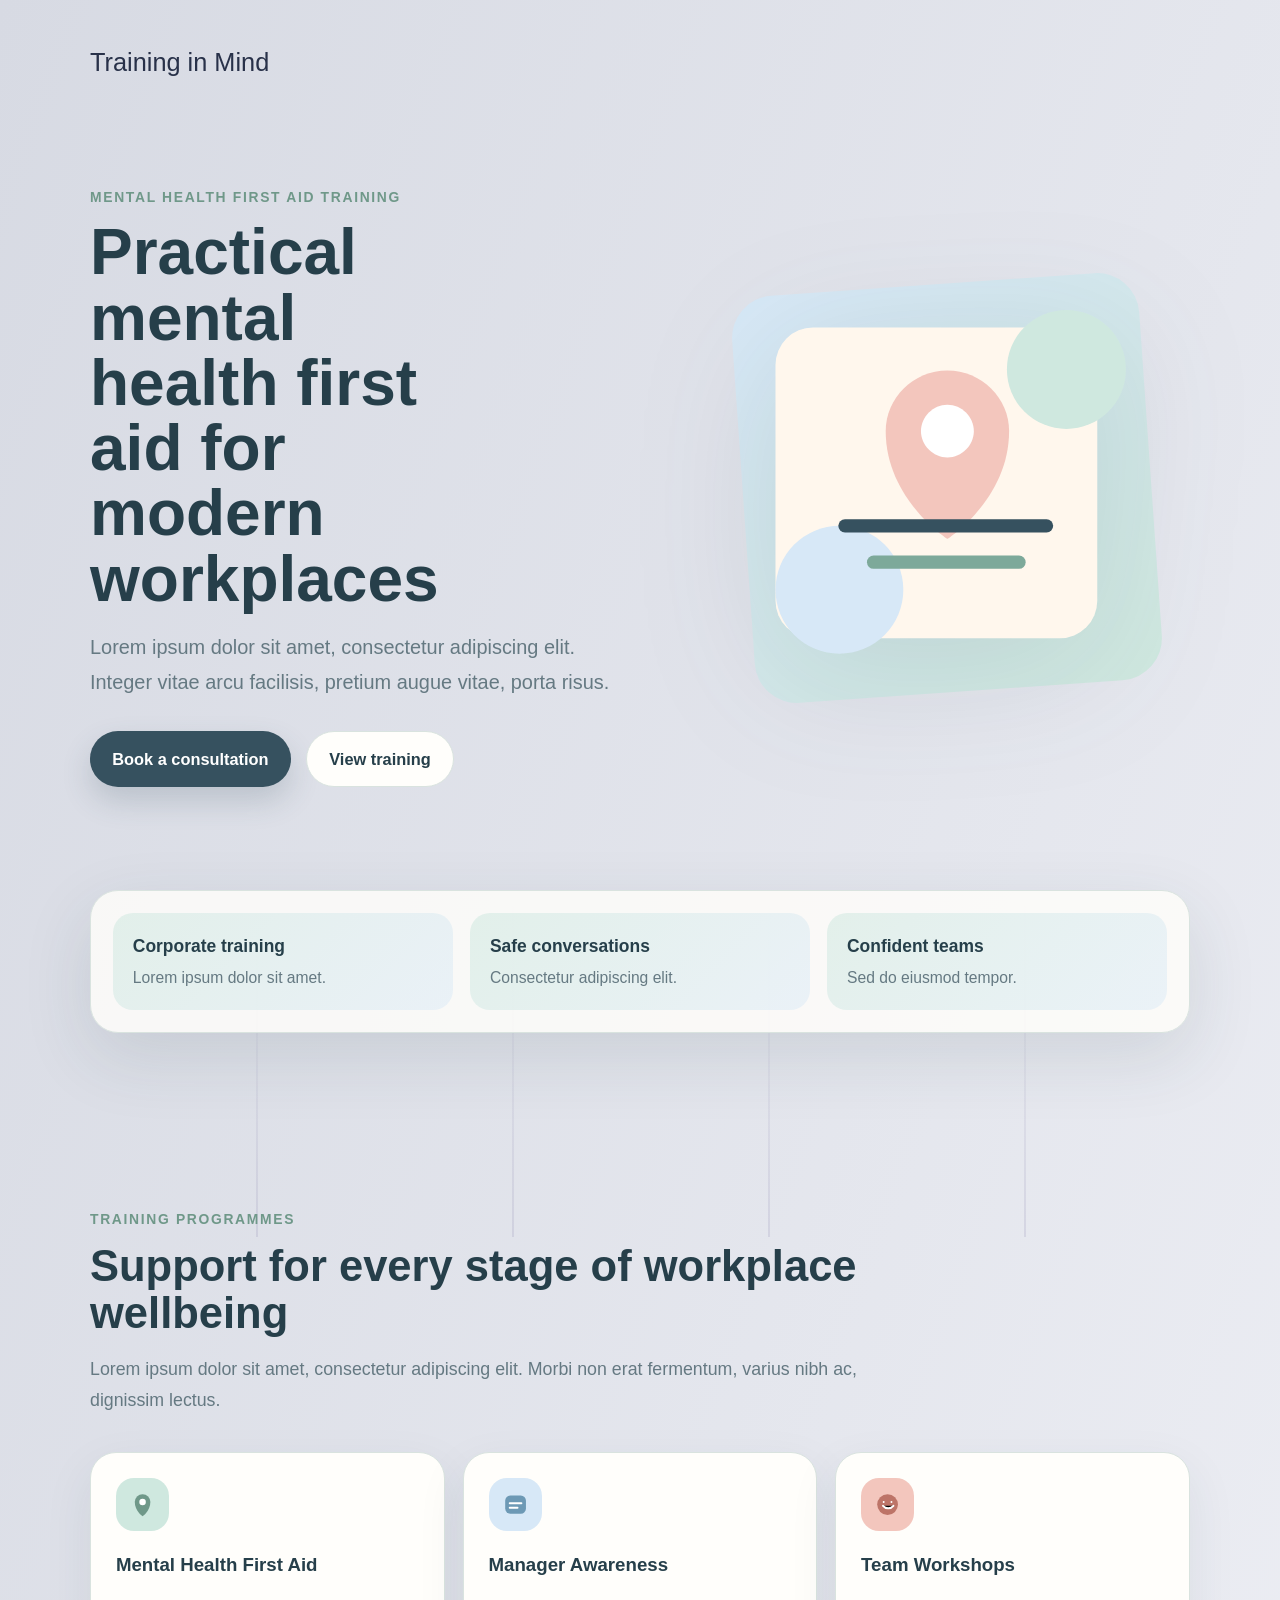
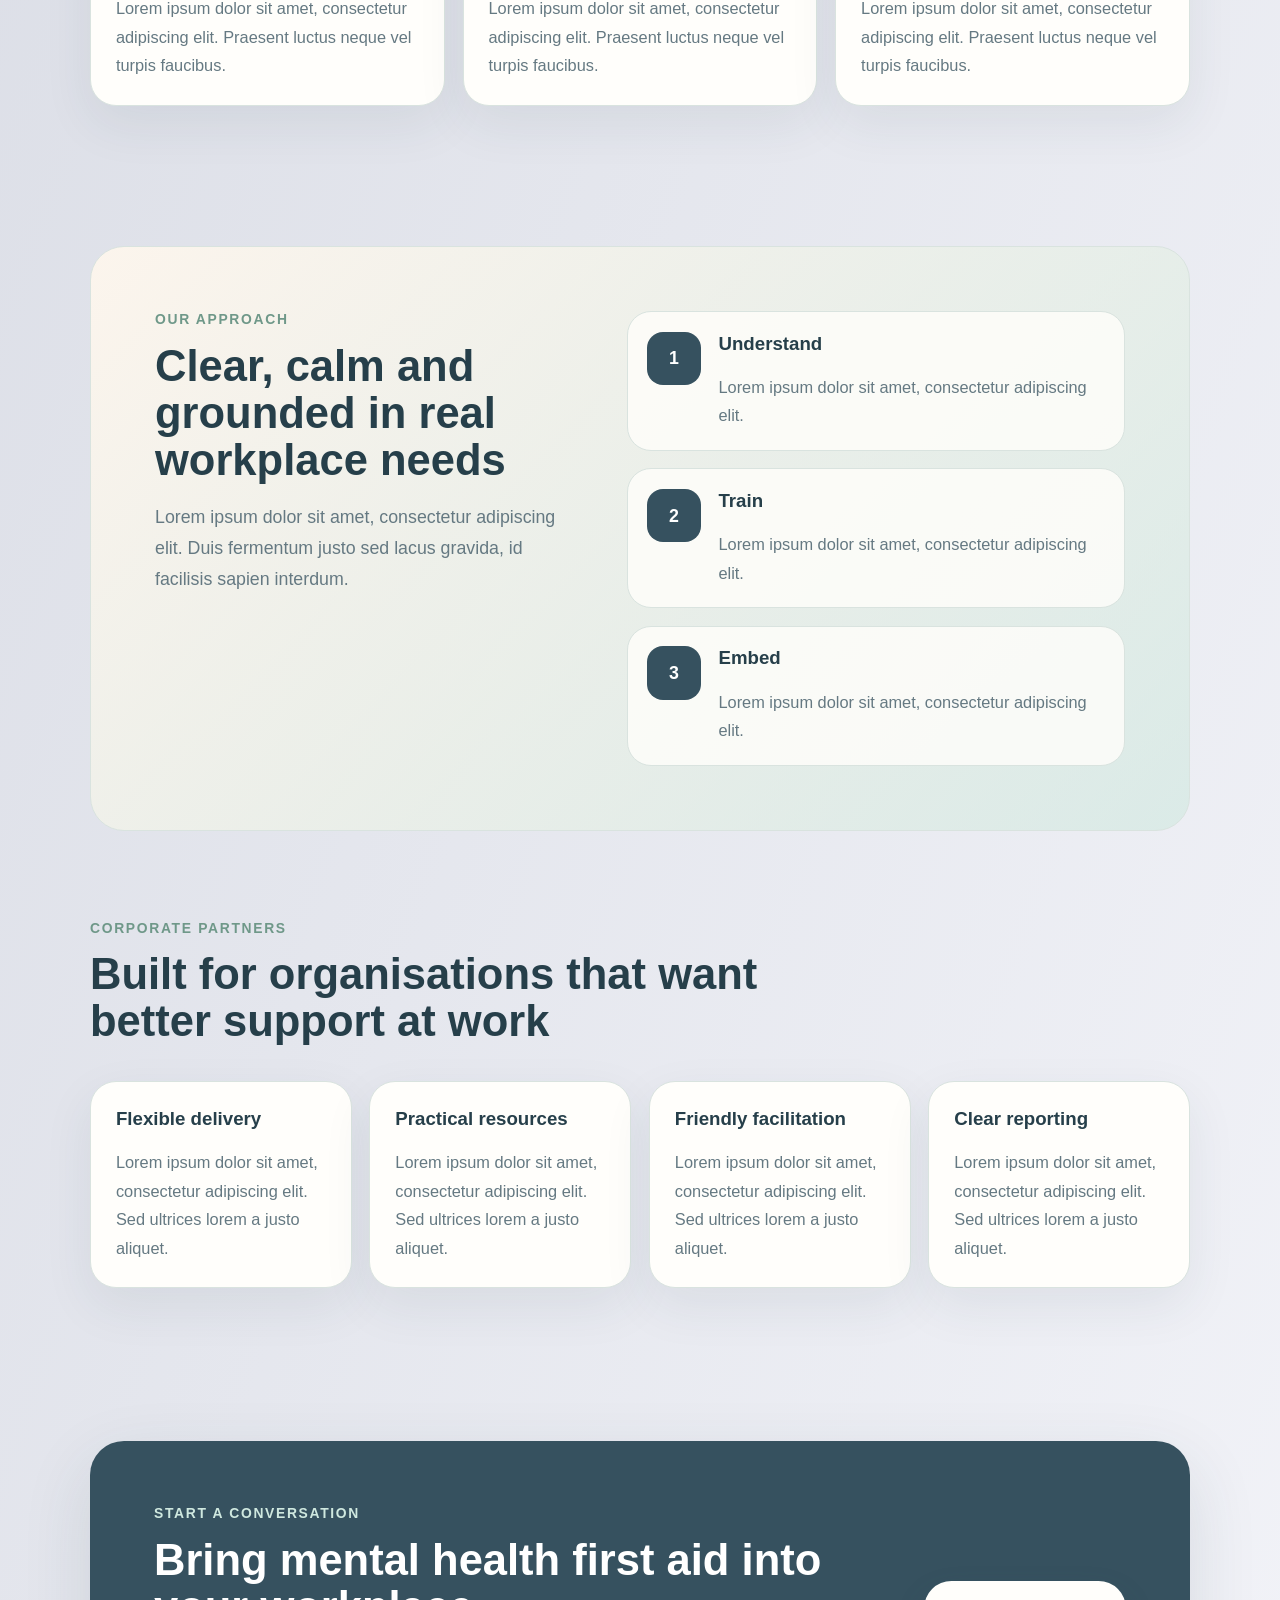
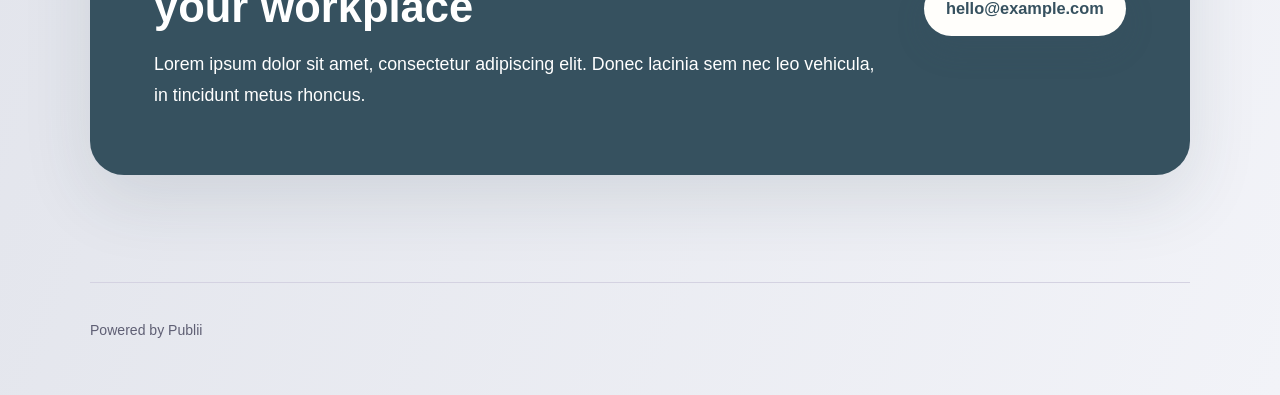
==== index.html @ 1bcacf64 "Updated from Publii" ====
<!DOCTYPE html><html lang="en-gb"><head><meta charset="utf-8"><meta http-equiv="X-UA-Compatible" content="IE=edge"><meta name="viewport" content="width=device-width,initial-scale=1"><title>Training in Mind</title><meta name="description" content="Mental health first aid training for safer, more supportive workplaces."><meta name="generator" content="Publii Open-Source CMS for Static Site"><link rel="canonical" href="https://thebillington.github.io/training-in-mind/"><link rel="alternate" type="application/atom+xml" href="https://thebillington.github.io/training-in-mind/feed.xml" title="Training in Mind - RSS"><link rel="alternate" type="application/json" href="https://thebillington.github.io/training-in-mind/feed.json" title="Training in Mind - JSON"><meta property="og:title" content="Training in Mind"><meta property="og:site_name" content="Training in Mind"><meta property="og:description" content="Mental health first aid training for safer, more supportive workplaces."><meta property="og:url" content="https://thebillington.github.io/training-in-mind/"><meta property="og:type" content="website"><link rel="stylesheet" href="https://thebillington.github.io/training-in-mind/assets/css/style.css?v=9763c2127e3ff107113b48061787f784"><link rel="stylesheet" href="https://thebillington.github.io/training-in-mind/assets/css/tim.css?v=2e5884a47c524f3e0f96cf93e0873f14"><script type="application/ld+json">{"@context":"http://schema.org","@type":"Organization","name":"Training in Mind","url":"https://thebillington.github.io/training-in-mind/"}</script><noscript><style>img[loading] {
                    opacity: 1;
                }</style></noscript></head><body class="home-template lines"><div class="container lines lines--right"><header class="header"><a href="https://thebillington.github.io/training-in-mind/" class="logo">Training in Mind</a></header><main class="main tim-site"><section class="tim-hero" id="home"><div class="tim-hero__content"><p class="tim-eyebrow">Mental Health First Aid Training</p><h1>Practical mental health first aid for modern workplaces</h1><p>Lorem ipsum dolor sit amet, consectetur adipiscing elit. Integer vitae arcu facilisis, pretium augue vitae, porta risus.</p><div class="tim-actions" aria-label="Primary actions"><a class="tim-button tim-button--primary" href="#contact">Book a consultation</a> <a class="tim-button tim-button--secondary" href="#programmes">View training</a></div></div><div class="tim-hero__visual" aria-hidden="true"><svg viewBox="0 0 420 420" role="img" aria-label=""><rect x="54" y="64" width="292" height="282" rx="34" fill="#fff7ed"/><circle cx="318" cy="102" r="54" fill="#cfe8df"/><circle cx="112" cy="302" r="58" fill="#d7e8f7"/><path d="M154 158c0-30 25-55 56-55s56 25 56 55c0 62-56 98-56 98s-56-36-56-98z" fill="#f3c6bd"/><path d="M186 158c0-13 11-24 24-24s24 11 24 24-11 24-24 24-24-11-24-24z" fill="#ffffff"/><path d="M117 244h183" stroke="#36515f" stroke-width="12" stroke-linecap="round"/><path d="M143 277h132" stroke="#7da99a" stroke-width="12" stroke-linecap="round"/></svg></div></section><section class="tim-strip" aria-label="Business outcomes"><div><strong>Corporate training</strong> <span>Lorem ipsum dolor sit amet.</span></div><div><strong>Safe conversations</strong> <span>Consectetur adipiscing elit.</span></div><div><strong>Confident teams</strong> <span>Sed do eiusmod tempor.</span></div></section><section class="tim-section" id="programmes"><div class="tim-section__header"><p class="tim-eyebrow">Training Programmes</p><h2>Support for every stage of workplace wellbeing</h2><p>Lorem ipsum dolor sit amet, consectetur adipiscing elit. Morbi non erat fermentum, varius nibh ac, dignissim lectus.</p></div><div class="tim-card-grid"><article class="tim-card"><div class="tim-icon" aria-hidden="true"><svg viewBox="0 0 48 48"><path d="M12 20a12 12 0 1 1 24 0c0 14-12 22-12 22s-12-8-12-22z" fill="currentColor"/><circle cx="24" cy="20" r="5" fill="#ffffff"/></svg></div><h3>Mental Health First Aid</h3><p>Lorem ipsum dolor sit amet, consectetur adipiscing elit. Praesent luctus neque vel turpis faucibus.</p></article><article class="tim-card"><div class="tim-icon tim-icon--blue" aria-hidden="true"><svg viewBox="0 0 48 48"><rect x="8" y="10" width="32" height="28" rx="8" fill="currentColor"/><path d="M15 22h18M15 29h12" stroke="#ffffff" stroke-width="3" stroke-linecap="round"/></svg></div><h3>Manager Awareness</h3><p>Lorem ipsum dolor sit amet, consectetur adipiscing elit. Praesent luctus neque vel turpis faucibus.</p></article><article class="tim-card"><div class="tim-icon tim-icon--rose" aria-hidden="true"><svg viewBox="0 0 48 48"><circle cx="24" cy="24" r="16" fill="currentColor"/><path d="M17 26c4 5 12 5 16 0M18 20h.01M30 20h.01" stroke="#ffffff" stroke-width="3" stroke-linecap="round"/></svg></div><h3>Team Workshops</h3><p>Lorem ipsum dolor sit amet, consectetur adipiscing elit. Praesent luctus neque vel turpis faucibus.</p></article></div></section><section class="tim-section tim-section--soft" id="approach"><div class="tim-split"><div><p class="tim-eyebrow">Our Approach</p><h2>Clear, calm and grounded in real workplace needs</h2><p>Lorem ipsum dolor sit amet, consectetur adipiscing elit. Duis fermentum justo sed lacus gravida, id facilisis sapien interdum.</p></div><div class="tim-steps"><div class="tim-step"><span>1</span><div><h3>Understand</h3><p>Lorem ipsum dolor sit amet, consectetur adipiscing elit.</p></div></div><div class="tim-step"><span>2</span><div><h3>Train</h3><p>Lorem ipsum dolor sit amet, consectetur adipiscing elit.</p></div></div><div class="tim-step"><span>3</span><div><h3>Embed</h3><p>Lorem ipsum dolor sit amet, consectetur adipiscing elit.</p></div></div></div></div></section><section class="tim-section" id="partners"><div class="tim-section__header"><p class="tim-eyebrow">Corporate Partners</p><h2>Built for organisations that want better support at work</h2></div><div class="tim-feature-grid"><div class="tim-feature"><h3>Flexible delivery</h3><p>Lorem ipsum dolor sit amet, consectetur adipiscing elit. Sed ultrices lorem a justo aliquet.</p></div><div class="tim-feature"><h3>Practical resources</h3><p>Lorem ipsum dolor sit amet, consectetur adipiscing elit. Sed ultrices lorem a justo aliquet.</p></div><div class="tim-feature"><h3>Friendly facilitation</h3><p>Lorem ipsum dolor sit amet, consectetur adipiscing elit. Sed ultrices lorem a justo aliquet.</p></div><div class="tim-feature"><h3>Clear reporting</h3><p>Lorem ipsum dolor sit amet, consectetur adipiscing elit. Sed ultrices lorem a justo aliquet.</p></div></div></section><section class="tim-contact" id="contact"><div><p class="tim-eyebrow">Start a Conversation</p><h2>Bring mental health first aid into your workplace</h2><p>Lorem ipsum dolor sit amet, consectetur adipiscing elit. Donec lacinia sem nec leo vehicula, in tincidunt metus rhoncus.</p></div><a class="tim-button tim-button--primary" href="mailto:hello@example.com">hello@example.com</a></section></main><footer class="footer"><div class="footer__left"><div class="footer__copy">Powered by Publii</div></div><button onclick="backToTopFunction()" id="backToTop" class="footer__bttop" aria-label="Back to top" title="Back to top"><svg><use xlink:href="https://thebillington.github.io/training-in-mind/assets/svg/svg-map.svg#toparrow"/></svg></button></footer></div><script>window.publiiThemeMenuConfig = { mobileMenuMode: 'sidebar', animationSpeed: 300, submenuWidth: 'auto', doubleClickTime: 500, mobileMenuExpandableSubmenus: true, relatedContainerForOverlayMenuSelector: '.navbar', };</script><script defer="defer" src="https://thebillington.github.io/training-in-mind/assets/js/scripts.min.js?v=628f9b14187b480516b6c7f8be1e7585"></script><script>function publiiDetectLoadedImages () {
         var images = document.querySelectorAll('img[loading]:not(.is-loaded)');
         for (var i = 0; i < images.length; i++) {
            if (images[i].complete) {
               images[i].classList.add('is-loaded');
               images[i].parentNode.classList.remove('is-img-loading');
            } else {
               images[i].addEventListener('load', function () {
                  this.classList.add('is-loaded');
                  this.parentNode.classList.remove('is-img-loading');
               }, false);
            }
         }
      }
      publiiDetectLoadedImages();</script></body></html>
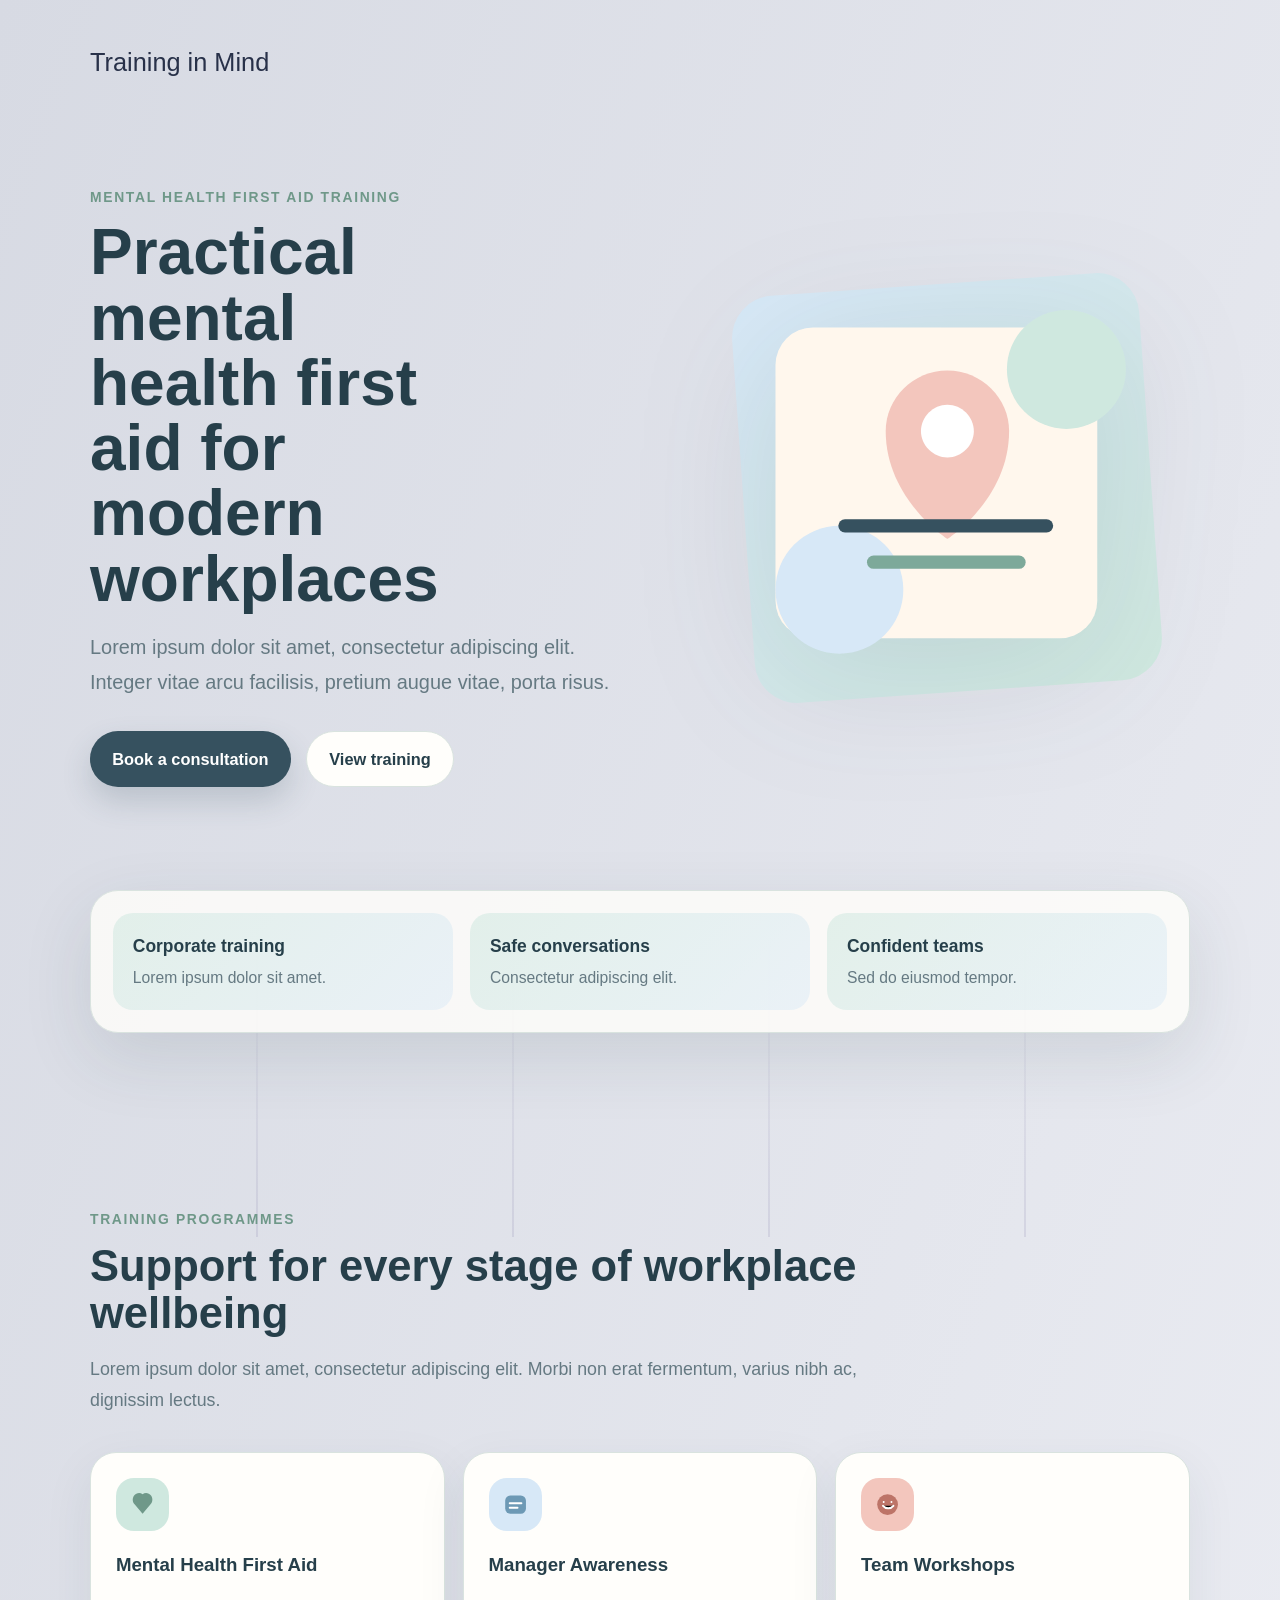
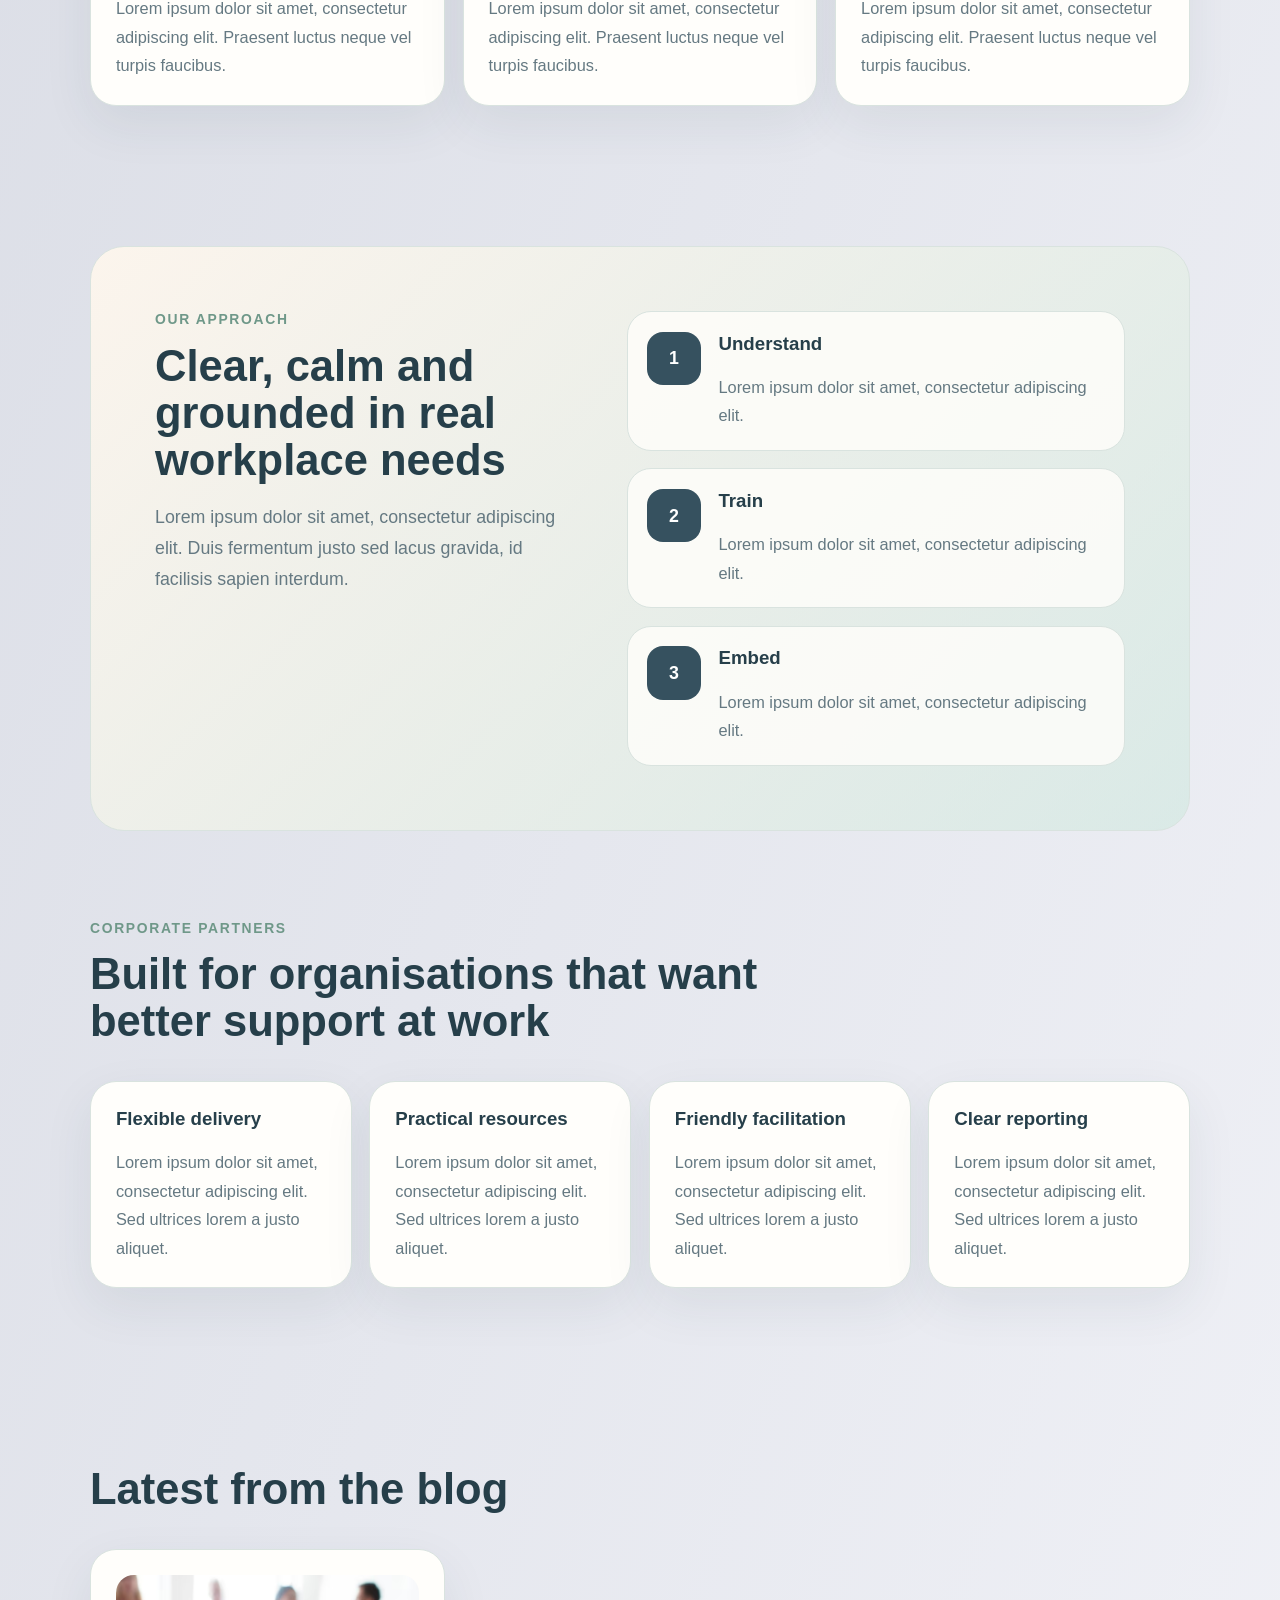
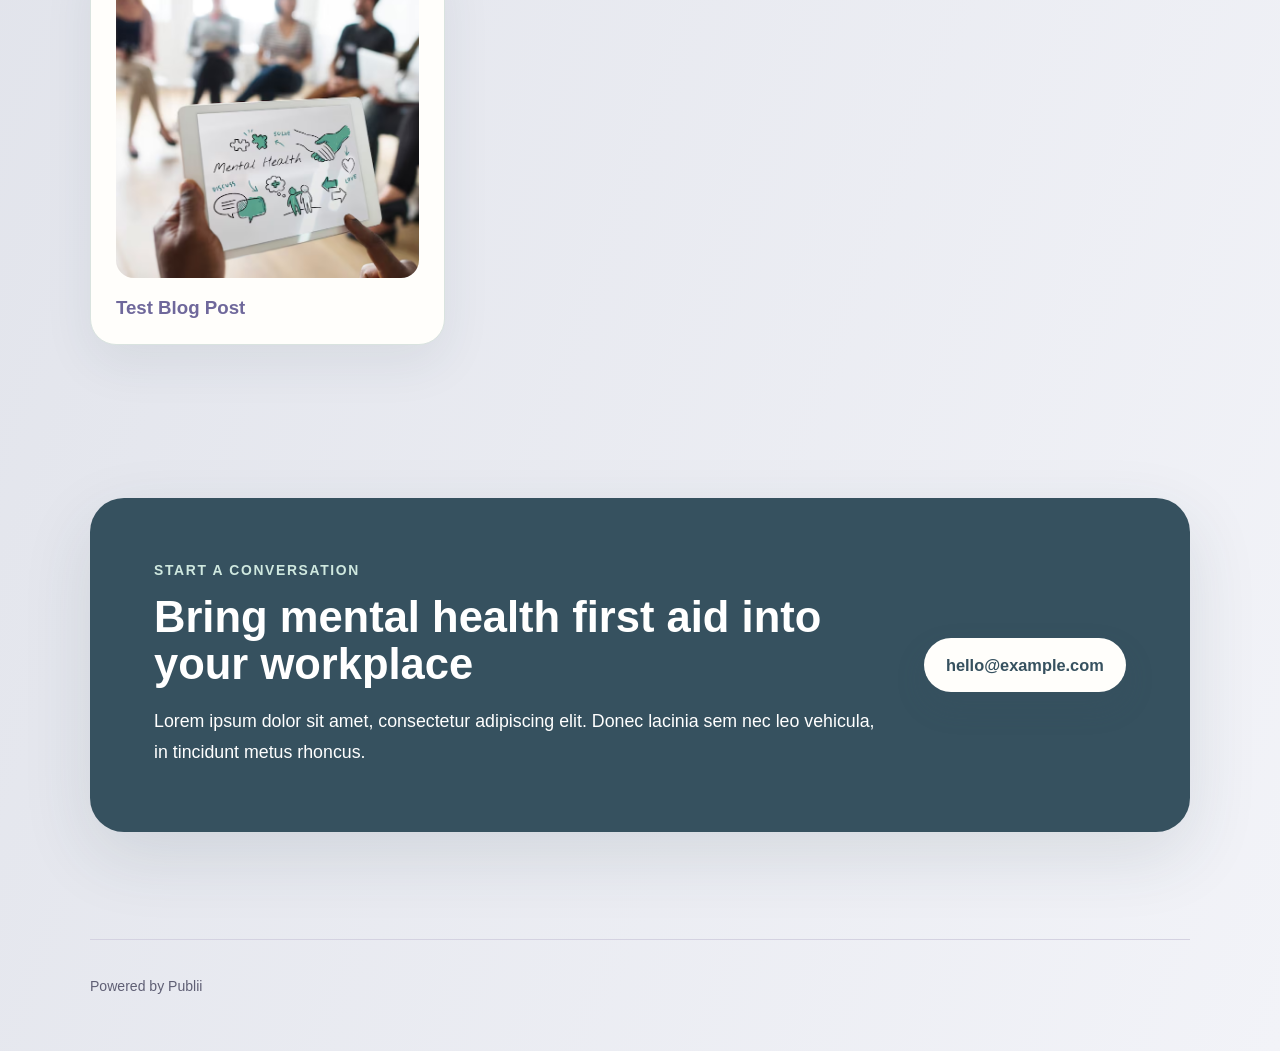
==== commit 198522ba: "Updated from Publii" ====
--- a/index.html
+++ b/index.html
@@ -1,6 +1,6 @@
-<!DOCTYPE html><html lang="en-gb"><head><meta charset="utf-8"><meta http-equiv="X-UA-Compatible" content="IE=edge"><meta name="viewport" content="width=device-width,initial-scale=1"><title>Training in Mind</title><meta name="description" content="Mental health first aid training for safer, more supportive workplaces."><meta name="generator" content="Publii Open-Source CMS for Static Site"><link rel="canonical" href="https://thebillington.github.io/training-in-mind/"><link rel="alternate" type="application/atom+xml" href="https://thebillington.github.io/training-in-mind/feed.xml" title="Training in Mind - RSS"><link rel="alternate" type="application/json" href="https://thebillington.github.io/training-in-mind/feed.json" title="Training in Mind - JSON"><meta property="og:title" content="Training in Mind"><meta property="og:site_name" content="Training in Mind"><meta property="og:description" content="Mental health first aid training for safer, more supportive workplaces."><meta property="og:url" content="https://thebillington.github.io/training-in-mind/"><meta property="og:type" content="website"><link rel="stylesheet" href="https://thebillington.github.io/training-in-mind/assets/css/style.css?v=9763c2127e3ff107113b48061787f784"><link rel="stylesheet" href="https://thebillington.github.io/training-in-mind/assets/css/tim.css?v=2e5884a47c524f3e0f96cf93e0873f14"><script type="application/ld+json">{"@context":"http://schema.org","@type":"Organization","name":"Training in Mind","url":"https://thebillington.github.io/training-in-mind/"}</script><noscript><style>img[loading] {
+<!DOCTYPE html><html lang="en-gb"><head><meta charset="utf-8"><meta http-equiv="X-UA-Compatible" content="IE=edge"><meta name="viewport" content="width=device-width,initial-scale=1"><title>Home - Training in Mind</title><meta name="description" content="Editing this page Each section on this homepage (Hero, Business Strip, Training Programmes, Approach, Partners, Blog, Contact) is editable via&hellip;"><meta name="generator" content="Publii Open-Source CMS for Static Site"><link rel="canonical" href="https://thebillington.github.io/training-in-mind/"><link rel="alternate" type="application/atom+xml" href="https://thebillington.github.io/training-in-mind/feed.xml" title="Training in Mind - RSS"><link rel="alternate" type="application/json" href="https://thebillington.github.io/training-in-mind/feed.json" title="Training in Mind - JSON"><meta property="og:title" content="Home"><meta property="og:site_name" content="Training in Mind"><meta property="og:description" content="Editing this page Each section on this homepage (Hero, Business Strip, Training Programmes, Approach, Partners, Blog, Contact) is editable via&hellip;"><meta property="og:url" content="https://thebillington.github.io/training-in-mind/"><meta property="og:type" content="article"><link rel="stylesheet" href="https://thebillington.github.io/training-in-mind/assets/css/style.css?v=9763c2127e3ff107113b48061787f784"><link rel="stylesheet" href="https://thebillington.github.io/training-in-mind/assets/css/tim.css?v=971de31ce438d55dd5933c0d21778788"><script type="application/ld+json">{"@context":"http://schema.org","@type":"Article","mainEntityOfPage":{"@type":"WebPage","@id":"https://thebillington.github.io/training-in-mind/"},"headline":"Home","datePublished":"2026-06-02T15:58+01:00","dateModified":"2026-06-02T19:11+01:00","description":"Editing this page Each section on this homepage (Hero, Business Strip, Training Programmes, Approach, Partners, Blog, Contact) is editable via&hellip;","author":{"@type":"Person","name":"Katie Douthwaite","url":"https://thebillington.github.io/training-in-mind/authors/katie-douthwaite/"},"publisher":{"@type":"Organization","name":"Katie Douthwaite"}}</script><noscript><style>img[loading] {
                     opacity: 1;
-                }</style></noscript></head><body class="home-template lines"><div class="container lines lines--right"><header class="header"><a href="https://thebillington.github.io/training-in-mind/" class="logo">Training in Mind</a></header><main class="main tim-site"><section class="tim-hero" id="home"><div class="tim-hero__content"><p class="tim-eyebrow">Mental Health First Aid Training</p><h1>Practical mental health first aid for modern workplaces</h1><p>Lorem ipsum dolor sit amet, consectetur adipiscing elit. Integer vitae arcu facilisis, pretium augue vitae, porta risus.</p><div class="tim-actions" aria-label="Primary actions"><a class="tim-button tim-button--primary" href="#contact">Book a consultation</a> <a class="tim-button tim-button--secondary" href="#programmes">View training</a></div></div><div class="tim-hero__visual" aria-hidden="true"><svg viewBox="0 0 420 420" role="img" aria-label=""><rect x="54" y="64" width="292" height="282" rx="34" fill="#fff7ed"/><circle cx="318" cy="102" r="54" fill="#cfe8df"/><circle cx="112" cy="302" r="58" fill="#d7e8f7"/><path d="M154 158c0-30 25-55 56-55s56 25 56 55c0 62-56 98-56 98s-56-36-56-98z" fill="#f3c6bd"/><path d="M186 158c0-13 11-24 24-24s24 11 24 24-11 24-24 24-24-11-24-24z" fill="#ffffff"/><path d="M117 244h183" stroke="#36515f" stroke-width="12" stroke-linecap="round"/><path d="M143 277h132" stroke="#7da99a" stroke-width="12" stroke-linecap="round"/></svg></div></section><section class="tim-strip" aria-label="Business outcomes"><div><strong>Corporate training</strong> <span>Lorem ipsum dolor sit amet.</span></div><div><strong>Safe conversations</strong> <span>Consectetur adipiscing elit.</span></div><div><strong>Confident teams</strong> <span>Sed do eiusmod tempor.</span></div></section><section class="tim-section" id="programmes"><div class="tim-section__header"><p class="tim-eyebrow">Training Programmes</p><h2>Support for every stage of workplace wellbeing</h2><p>Lorem ipsum dolor sit amet, consectetur adipiscing elit. Morbi non erat fermentum, varius nibh ac, dignissim lectus.</p></div><div class="tim-card-grid"><article class="tim-card"><div class="tim-icon" aria-hidden="true"><svg viewBox="0 0 48 48"><path d="M12 20a12 12 0 1 1 24 0c0 14-12 22-12 22s-12-8-12-22z" fill="currentColor"/><circle cx="24" cy="20" r="5" fill="#ffffff"/></svg></div><h3>Mental Health First Aid</h3><p>Lorem ipsum dolor sit amet, consectetur adipiscing elit. Praesent luctus neque vel turpis faucibus.</p></article><article class="tim-card"><div class="tim-icon tim-icon--blue" aria-hidden="true"><svg viewBox="0 0 48 48"><rect x="8" y="10" width="32" height="28" rx="8" fill="currentColor"/><path d="M15 22h18M15 29h12" stroke="#ffffff" stroke-width="3" stroke-linecap="round"/></svg></div><h3>Manager Awareness</h3><p>Lorem ipsum dolor sit amet, consectetur adipiscing elit. Praesent luctus neque vel turpis faucibus.</p></article><article class="tim-card"><div class="tim-icon tim-icon--rose" aria-hidden="true"><svg viewBox="0 0 48 48"><circle cx="24" cy="24" r="16" fill="currentColor"/><path d="M17 26c4 5 12 5 16 0M18 20h.01M30 20h.01" stroke="#ffffff" stroke-width="3" stroke-linecap="round"/></svg></div><h3>Team Workshops</h3><p>Lorem ipsum dolor sit amet, consectetur adipiscing elit. Praesent luctus neque vel turpis faucibus.</p></article></div></section><section class="tim-section tim-section--soft" id="approach"><div class="tim-split"><div><p class="tim-eyebrow">Our Approach</p><h2>Clear, calm and grounded in real workplace needs</h2><p>Lorem ipsum dolor sit amet, consectetur adipiscing elit. Duis fermentum justo sed lacus gravida, id facilisis sapien interdum.</p></div><div class="tim-steps"><div class="tim-step"><span>1</span><div><h3>Understand</h3><p>Lorem ipsum dolor sit amet, consectetur adipiscing elit.</p></div></div><div class="tim-step"><span>2</span><div><h3>Train</h3><p>Lorem ipsum dolor sit amet, consectetur adipiscing elit.</p></div></div><div class="tim-step"><span>3</span><div><h3>Embed</h3><p>Lorem ipsum dolor sit amet, consectetur adipiscing elit.</p></div></div></div></div></section><section class="tim-section" id="partners"><div class="tim-section__header"><p class="tim-eyebrow">Corporate Partners</p><h2>Built for organisations that want better support at work</h2></div><div class="tim-feature-grid"><div class="tim-feature"><h3>Flexible delivery</h3><p>Lorem ipsum dolor sit amet, consectetur adipiscing elit. Sed ultrices lorem a justo aliquet.</p></div><div class="tim-feature"><h3>Practical resources</h3><p>Lorem ipsum dolor sit amet, consectetur adipiscing elit. Sed ultrices lorem a justo aliquet.</p></div><div class="tim-feature"><h3>Friendly facilitation</h3><p>Lorem ipsum dolor sit amet, consectetur adipiscing elit. Sed ultrices lorem a justo aliquet.</p></div><div class="tim-feature"><h3>Clear reporting</h3><p>Lorem ipsum dolor sit amet, consectetur adipiscing elit. Sed ultrices lorem a justo aliquet.</p></div></div></section><section class="tim-contact" id="contact"><div><p class="tim-eyebrow">Start a Conversation</p><h2>Bring mental health first aid into your workplace</h2><p>Lorem ipsum dolor sit amet, consectetur adipiscing elit. Donec lacinia sem nec leo vehicula, in tincidunt metus rhoncus.</p></div><a class="tim-button tim-button--primary" href="mailto:hello@example.com">hello@example.com</a></section></main><footer class="footer"><div class="footer__left"><div class="footer__copy">Powered by Publii</div></div><button onclick="backToTopFunction()" id="backToTop" class="footer__bttop" aria-label="Back to top" title="Back to top"><svg><use xlink:href="https://thebillington.github.io/training-in-mind/assets/svg/svg-map.svg#toparrow"/></svg></button></footer></div><script>window.publiiThemeMenuConfig = { mobileMenuMode: 'sidebar', animationSpeed: 300, submenuWidth: 'auto', doubleClickTime: 500, mobileMenuExpandableSubmenus: true, relatedContainerForOverlayMenuSelector: '.navbar', };</script><script defer="defer" src="https://thebillington.github.io/training-in-mind/assets/js/scripts.min.js?v=628f9b14187b480516b6c7f8be1e7585"></script><script>function publiiDetectLoadedImages () {
+                }</style></noscript></head><body class="page-template lines"><div class="container lines lines--right"><header class="header"><a href="https://thebillington.github.io/training-in-mind/" class="logo">Training in Mind</a></header><main class="main tim-site"><section class="tim-hero" id="home"><div class="tim-hero__content"><p class="tim-eyebrow">Mental Health First Aid Training</p><h1>Practical mental health first aid for modern workplaces</h1><p>Lorem ipsum dolor sit amet, consectetur adipiscing elit. Integer vitae arcu facilisis, pretium augue vitae, porta risus.</p><div class="tim-actions" aria-label="Primary actions"><a class="tim-button tim-button--primary" href="#contact">Book a consultation</a> <a class="tim-button tim-button--secondary" href="#programmes">View training</a></div></div><div class="tim-hero__visual" aria-hidden="true"><svg viewBox="0 0 420 420" role="img" aria-label=""><rect x="54" y="64" width="292" height="282" rx="34" fill="#fff7ed"/><circle cx="318" cy="102" r="54" fill="#cfe8df"/><circle cx="112" cy="302" r="58" fill="#d7e8f7"/><path d="M154 158c0-30 25-55 56-55s56 25 56 55c0 62-56 98-56 98s-56-36-56-98z" fill="#f3c6bd"/><path d="M186 158c0-13 11-24 24-24s24 11 24 24-11 24-24 24-24-11-24-24z" fill="#ffffff"/><path d="M117 244h183" stroke="#36515f" stroke-width="12" stroke-linecap="round"/><path d="M143 277h132" stroke="#7da99a" stroke-width="12" stroke-linecap="round"/></svg></div></section><section class="tim-strip" aria-label="Business outcomes"><div><strong>Corporate training</strong> <span>Lorem ipsum dolor sit amet.</span></div><div><strong>Safe conversations</strong> <span>Consectetur adipiscing elit.</span></div><div><strong>Confident teams</strong> <span>Sed do eiusmod tempor.</span></div></section><section class="tim-section" id="programmes"><div class="tim-section__header"><p class="tim-eyebrow">Training Programmes</p><h2>Support for every stage of workplace wellbeing</h2><p>Lorem ipsum dolor sit amet, consectetur adipiscing elit. Morbi non erat fermentum, varius nibh ac, dignissim lectus.</p></div><div class="tim-card-grid"><article class="tim-card"><div class="tim-icon" aria-hidden="true"><svg viewBox="0 0 48 48"><path d="M24 8c-4-3-10-2-13 2s-3 10 1 14l12 14 12-14c4-4 4-10 1-14s-9-5-13-2z" fill="currentColor"/></svg></div><h3>Mental Health First Aid</h3><p>Lorem ipsum dolor sit amet, consectetur adipiscing elit. Praesent luctus neque vel turpis faucibus.</p></article><article class="tim-card"><div class="tim-icon tim-icon--blue" aria-hidden="true"><svg viewBox="0 0 48 48"><rect x="8" y="10" width="32" height="28" rx="8" fill="currentColor"/><path d="M15 22h18M15 29h12" stroke="#ffffff" stroke-width="3" stroke-linecap="round"/></svg></div><h3>Manager Awareness</h3><p>Lorem ipsum dolor sit amet, consectetur adipiscing elit. Praesent luctus neque vel turpis faucibus.</p></article><article class="tim-card"><div class="tim-icon tim-icon--rose" aria-hidden="true"><svg viewBox="0 0 48 48"><circle cx="24" cy="24" r="16" fill="currentColor"/><path d="M17 26c4 5 12 5 16 0M18 20h.01M30 20h.01" stroke="#ffffff" stroke-width="3" stroke-linecap="round"/></svg></div><h3>Team Workshops</h3><p>Lorem ipsum dolor sit amet, consectetur adipiscing elit. Praesent luctus neque vel turpis faucibus.</p></article></div></section><section class="tim-section tim-section--soft" id="approach"><div class="tim-split"><div><p class="tim-eyebrow">Our Approach</p><h2>Clear, calm and grounded in real workplace needs</h2><p>Lorem ipsum dolor sit amet, consectetur adipiscing elit. Duis fermentum justo sed lacus gravida, id facilisis sapien interdum.</p></div><div class="tim-steps"><div class="tim-step"><span>1</span><div><h3>Understand</h3><p>Lorem ipsum dolor sit amet, consectetur adipiscing elit.</p></div></div><div class="tim-step"><span>2</span><div><h3>Train</h3><p>Lorem ipsum dolor sit amet, consectetur adipiscing elit.</p></div></div><div class="tim-step"><span>3</span><div><h3>Embed</h3><p>Lorem ipsum dolor sit amet, consectetur adipiscing elit.</p></div></div></div></div></section><section class="tim-section" id="partners"><div class="tim-section__header"><p class="tim-eyebrow">Corporate Partners</p><h2>Built for organisations that want better support at work</h2></div><div class="tim-feature-grid"><div class="tim-feature"><h3>Flexible delivery</h3><p>Lorem ipsum dolor sit amet, consectetur adipiscing elit. Sed ultrices lorem a justo aliquet.</p></div><div class="tim-feature"><h3>Practical resources</h3><p>Lorem ipsum dolor sit amet, consectetur adipiscing elit. Sed ultrices lorem a justo aliquet.</p></div><div class="tim-feature"><h3>Friendly facilitation</h3><p>Lorem ipsum dolor sit amet, consectetur adipiscing elit. Sed ultrices lorem a justo aliquet.</p></div><div class="tim-feature"><h3>Clear reporting</h3><p>Lorem ipsum dolor sit amet, consectetur adipiscing elit. Sed ultrices lorem a justo aliquet.</p></div></div></section><section class="tim-section" id="blog"><div class="tim-section__header"><h2>Latest from the blog</h2></div><div class="tim-card-grid"><article class="tim-card"><div class="tim-card__img"><img src="https://thebillington.github.io/training-in-mind/media/posts/2/mental-health-care-sketch-diagram_53876-123900.avif" alt="" loading="lazy"></div><h3><a href="https://thebillington.github.io/training-in-mind/test-blog-post.html">Test Blog Post</a></h3></article></div></section><section class="tim-contact" id="contact"><div><p class="tim-eyebrow">Start a Conversation</p><h2>Bring mental health first aid into your workplace</h2><p>Lorem ipsum dolor sit amet, consectetur adipiscing elit. Donec lacinia sem nec leo vehicula, in tincidunt metus rhoncus.</p></div><a class="tim-button tim-button--primary" href="mailto:hello@example.com">hello@example.com</a></section></main><footer class="footer"><div class="footer__left"><div class="footer__copy">Powered by Publii</div></div><button onclick="backToTopFunction()" id="backToTop" class="footer__bttop" aria-label="Back to top" title="Back to top"><svg><use xlink:href="https://thebillington.github.io/training-in-mind/assets/svg/svg-map.svg#toparrow"/></svg></button></footer></div><script>window.publiiThemeMenuConfig = { mobileMenuMode: 'sidebar', animationSpeed: 300, submenuWidth: 'auto', doubleClickTime: 500, mobileMenuExpandableSubmenus: true, relatedContainerForOverlayMenuSelector: '.navbar', };</script><script defer="defer" src="https://thebillington.github.io/training-in-mind/assets/js/scripts.min.js?v=628f9b14187b480516b6c7f8be1e7585"></script><script>function publiiDetectLoadedImages () {
          var images = document.querySelectorAll('img[loading]:not(.is-loaded)');
          for (var i = 0; i < images.length; i++) {
             if (images[i].complete) {
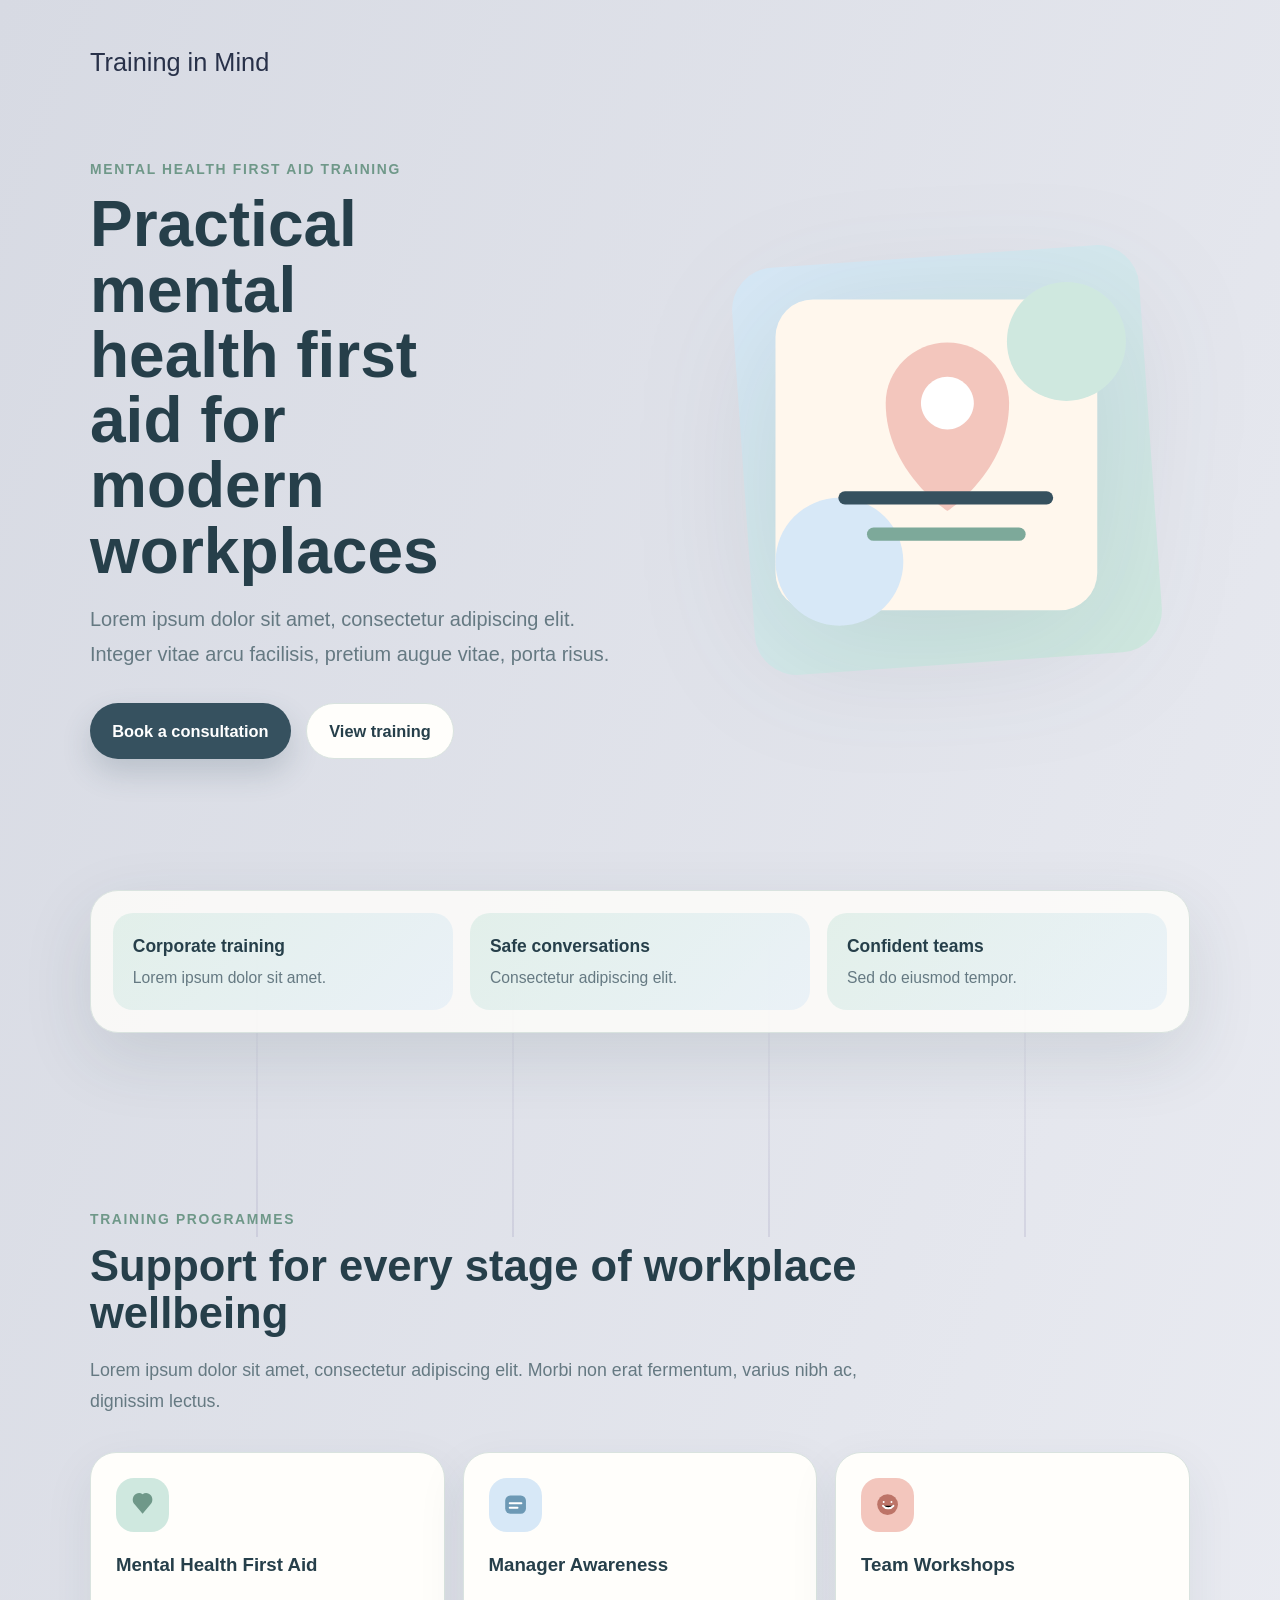
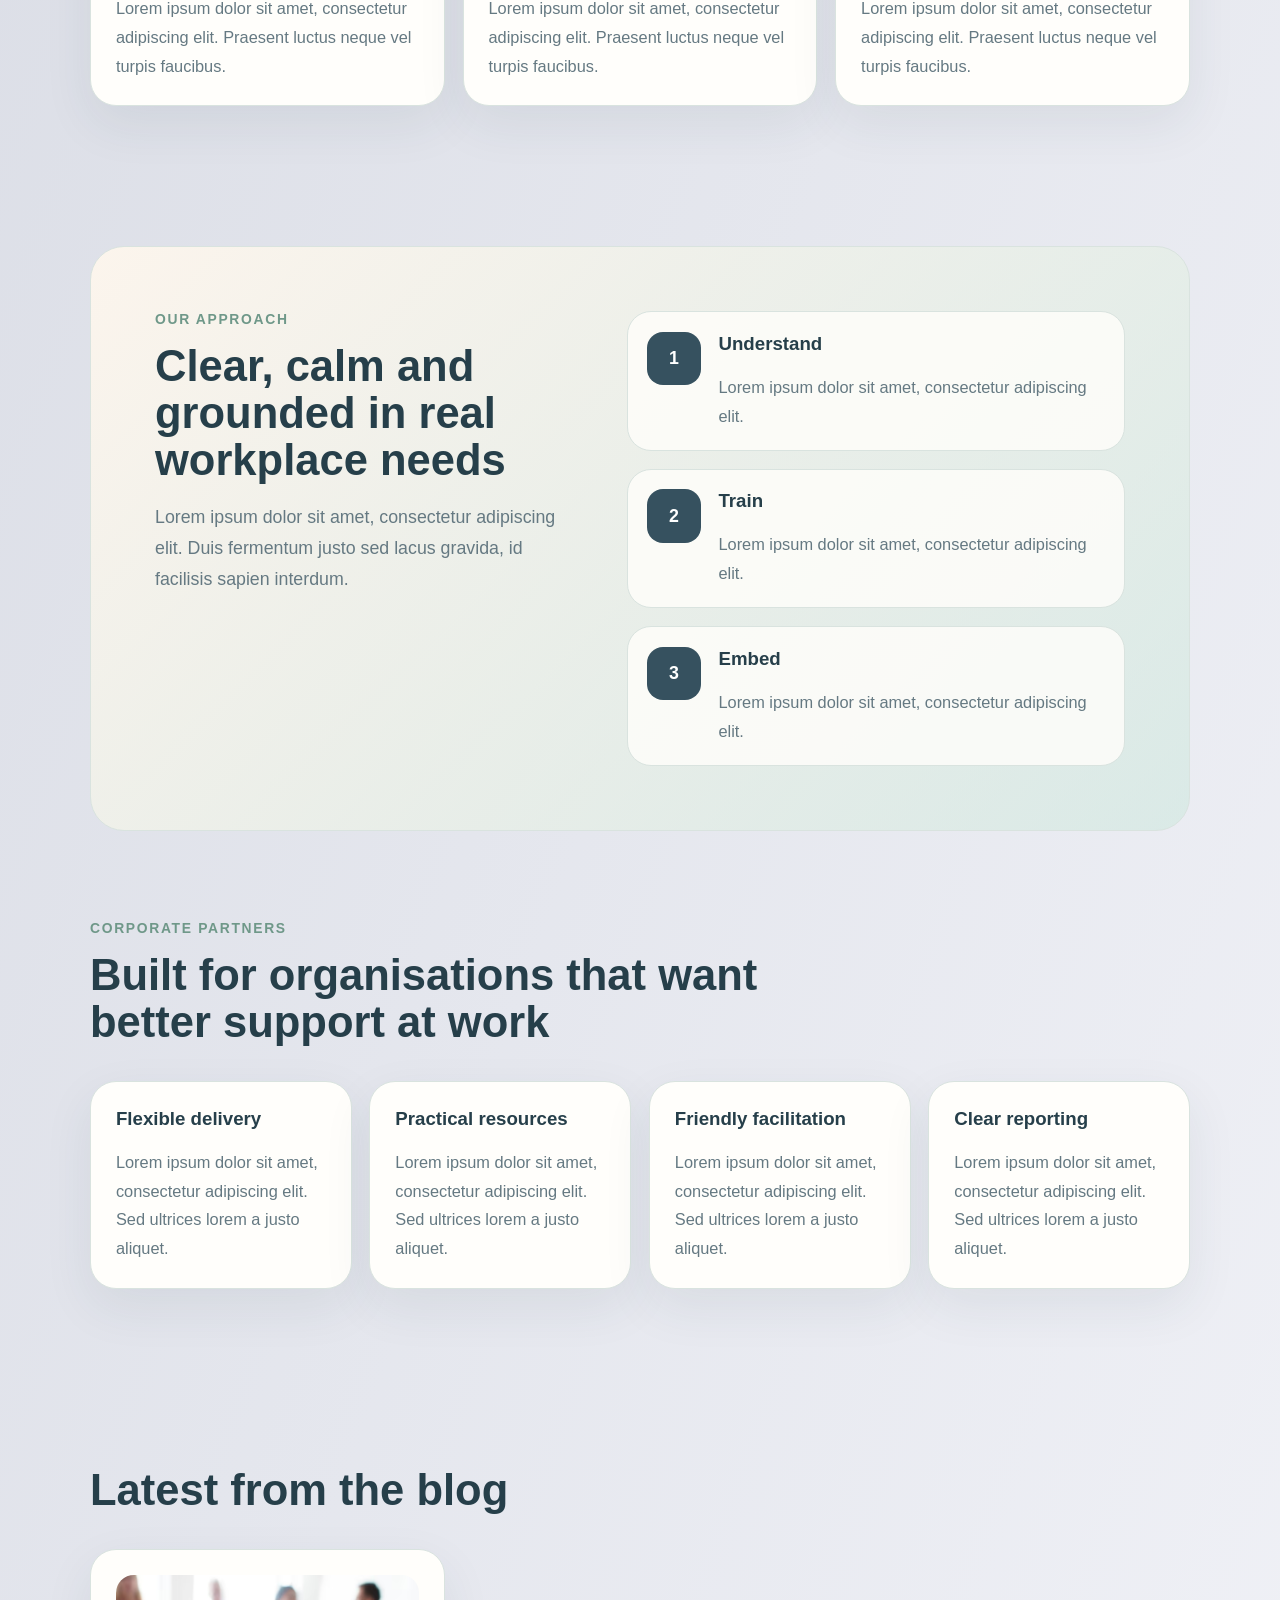
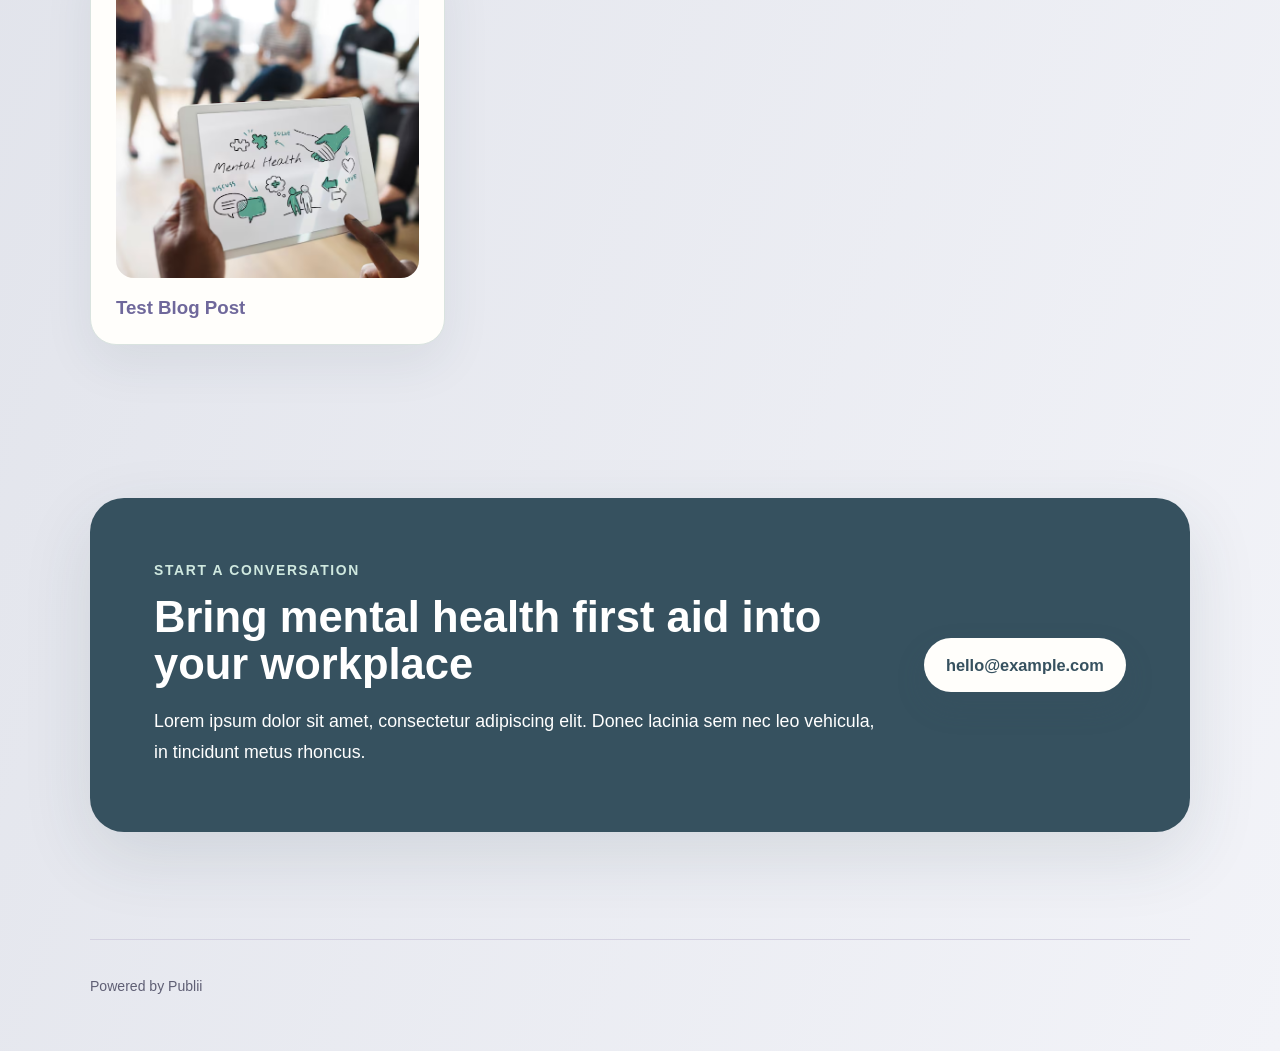
==== commit be3be713: "Updated from Publii" ====
--- a/index.html
+++ b/index.html
@@ -1,4 +1,4 @@
-<!DOCTYPE html><html lang="en-gb"><head><meta charset="utf-8"><meta http-equiv="X-UA-Compatible" content="IE=edge"><meta name="viewport" content="width=device-width,initial-scale=1"><title>Home - Training in Mind</title><meta name="description" content="Editing this page Each section on this homepage (Hero, Business Strip, Training Programmes, Approach, Partners, Blog, Contact) is editable via&hellip;"><meta name="generator" content="Publii Open-Source CMS for Static Site"><link rel="canonical" href="https://thebillington.github.io/training-in-mind/"><link rel="alternate" type="application/atom+xml" href="https://thebillington.github.io/training-in-mind/feed.xml" title="Training in Mind - RSS"><link rel="alternate" type="application/json" href="https://thebillington.github.io/training-in-mind/feed.json" title="Training in Mind - JSON"><meta property="og:title" content="Home"><meta property="og:site_name" content="Training in Mind"><meta property="og:description" content="Editing this page Each section on this homepage (Hero, Business Strip, Training Programmes, Approach, Partners, Blog, Contact) is editable via&hellip;"><meta property="og:url" content="https://thebillington.github.io/training-in-mind/"><meta property="og:type" content="article"><link rel="stylesheet" href="https://thebillington.github.io/training-in-mind/assets/css/style.css?v=9763c2127e3ff107113b48061787f784"><link rel="stylesheet" href="https://thebillington.github.io/training-in-mind/assets/css/tim.css?v=971de31ce438d55dd5933c0d21778788"><script type="application/ld+json">{"@context":"http://schema.org","@type":"Article","mainEntityOfPage":{"@type":"WebPage","@id":"https://thebillington.github.io/training-in-mind/"},"headline":"Home","datePublished":"2026-06-02T15:58+01:00","dateModified":"2026-06-02T19:11+01:00","description":"Editing this page Each section on this homepage (Hero, Business Strip, Training Programmes, Approach, Partners, Blog, Contact) is editable via&hellip;","author":{"@type":"Person","name":"Katie Douthwaite","url":"https://thebillington.github.io/training-in-mind/authors/katie-douthwaite/"},"publisher":{"@type":"Organization","name":"Katie Douthwaite"}}</script><noscript><style>img[loading] {
+<!DOCTYPE html><html lang="en-gb"><head><meta charset="utf-8"><meta http-equiv="X-UA-Compatible" content="IE=edge"><meta name="viewport" content="width=device-width,initial-scale=1"><title>Home - Training in Mind</title><meta name="description" content="Editing this page Each section on this homepage (Hero, Business Strip, Training Programmes, Approach, Partners, Blog, Contact) is editable via&hellip;"><meta name="generator" content="Publii Open-Source CMS for Static Site"><link rel="canonical" href="https://thebillington.github.io/training-in-mind/"><link rel="alternate" type="application/atom+xml" href="https://thebillington.github.io/training-in-mind/feed.xml" title="Training in Mind - RSS"><link rel="alternate" type="application/json" href="https://thebillington.github.io/training-in-mind/feed.json" title="Training in Mind - JSON"><meta property="og:title" content="Home"><meta property="og:site_name" content="Training in Mind"><meta property="og:description" content="Editing this page Each section on this homepage (Hero, Business Strip, Training Programmes, Approach, Partners, Blog, Contact) is editable via&hellip;"><meta property="og:url" content="https://thebillington.github.io/training-in-mind/"><meta property="og:type" content="article"><link rel="stylesheet" href="https://thebillington.github.io/training-in-mind/assets/css/style.css?v=9763c2127e3ff107113b48061787f784"><link rel="stylesheet" href="https://thebillington.github.io/training-in-mind/assets/css/tim.css?v=cb474683d55e1f5a2a6f21ed46b2adef"><script type="application/ld+json">{"@context":"http://schema.org","@type":"Article","mainEntityOfPage":{"@type":"WebPage","@id":"https://thebillington.github.io/training-in-mind/"},"headline":"Home","datePublished":"2026-06-02T15:58+01:00","dateModified":"2026-06-02T19:11+01:00","description":"Editing this page Each section on this homepage (Hero, Business Strip, Training Programmes, Approach, Partners, Blog, Contact) is editable via&hellip;","author":{"@type":"Person","name":"Katie Douthwaite","url":"https://thebillington.github.io/training-in-mind/authors/katie-douthwaite/"},"publisher":{"@type":"Organization","name":"Katie Douthwaite"}}</script><noscript><style>img[loading] {
                     opacity: 1;
                 }</style></noscript></head><body class="page-template lines"><div class="container lines lines--right"><header class="header"><a href="https://thebillington.github.io/training-in-mind/" class="logo">Training in Mind</a></header><main class="main tim-site"><section class="tim-hero" id="home"><div class="tim-hero__content"><p class="tim-eyebrow">Mental Health First Aid Training</p><h1>Practical mental health first aid for modern workplaces</h1><p>Lorem ipsum dolor sit amet, consectetur adipiscing elit. Integer vitae arcu facilisis, pretium augue vitae, porta risus.</p><div class="tim-actions" aria-label="Primary actions"><a class="tim-button tim-button--primary" href="#contact">Book a consultation</a> <a class="tim-button tim-button--secondary" href="#programmes">View training</a></div></div><div class="tim-hero__visual" aria-hidden="true"><svg viewBox="0 0 420 420" role="img" aria-label=""><rect x="54" y="64" width="292" height="282" rx="34" fill="#fff7ed"/><circle cx="318" cy="102" r="54" fill="#cfe8df"/><circle cx="112" cy="302" r="58" fill="#d7e8f7"/><path d="M154 158c0-30 25-55 56-55s56 25 56 55c0 62-56 98-56 98s-56-36-56-98z" fill="#f3c6bd"/><path d="M186 158c0-13 11-24 24-24s24 11 24 24-11 24-24 24-24-11-24-24z" fill="#ffffff"/><path d="M117 244h183" stroke="#36515f" stroke-width="12" stroke-linecap="round"/><path d="M143 277h132" stroke="#7da99a" stroke-width="12" stroke-linecap="round"/></svg></div></section><section class="tim-strip" aria-label="Business outcomes"><div><strong>Corporate training</strong> <span>Lorem ipsum dolor sit amet.</span></div><div><strong>Safe conversations</strong> <span>Consectetur adipiscing elit.</span></div><div><strong>Confident teams</strong> <span>Sed do eiusmod tempor.</span></div></section><section class="tim-section" id="programmes"><div class="tim-section__header"><p class="tim-eyebrow">Training Programmes</p><h2>Support for every stage of workplace wellbeing</h2><p>Lorem ipsum dolor sit amet, consectetur adipiscing elit. Morbi non erat fermentum, varius nibh ac, dignissim lectus.</p></div><div class="tim-card-grid"><article class="tim-card"><div class="tim-icon" aria-hidden="true"><svg viewBox="0 0 48 48"><path d="M24 8c-4-3-10-2-13 2s-3 10 1 14l12 14 12-14c4-4 4-10 1-14s-9-5-13-2z" fill="currentColor"/></svg></div><h3>Mental Health First Aid</h3><p>Lorem ipsum dolor sit amet, consectetur adipiscing elit. Praesent luctus neque vel turpis faucibus.</p></article><article class="tim-card"><div class="tim-icon tim-icon--blue" aria-hidden="true"><svg viewBox="0 0 48 48"><rect x="8" y="10" width="32" height="28" rx="8" fill="currentColor"/><path d="M15 22h18M15 29h12" stroke="#ffffff" stroke-width="3" stroke-linecap="round"/></svg></div><h3>Manager Awareness</h3><p>Lorem ipsum dolor sit amet, consectetur adipiscing elit. Praesent luctus neque vel turpis faucibus.</p></article><article class="tim-card"><div class="tim-icon tim-icon--rose" aria-hidden="true"><svg viewBox="0 0 48 48"><circle cx="24" cy="24" r="16" fill="currentColor"/><path d="M17 26c4 5 12 5 16 0M18 20h.01M30 20h.01" stroke="#ffffff" stroke-width="3" stroke-linecap="round"/></svg></div><h3>Team Workshops</h3><p>Lorem ipsum dolor sit amet, consectetur adipiscing elit. Praesent luctus neque vel turpis faucibus.</p></article></div></section><section class="tim-section tim-section--soft" id="approach"><div class="tim-split"><div><p class="tim-eyebrow">Our Approach</p><h2>Clear, calm and grounded in real workplace needs</h2><p>Lorem ipsum dolor sit amet, consectetur adipiscing elit. Duis fermentum justo sed lacus gravida, id facilisis sapien interdum.</p></div><div class="tim-steps"><div class="tim-step"><span>1</span><div><h3>Understand</h3><p>Lorem ipsum dolor sit amet, consectetur adipiscing elit.</p></div></div><div class="tim-step"><span>2</span><div><h3>Train</h3><p>Lorem ipsum dolor sit amet, consectetur adipiscing elit.</p></div></div><div class="tim-step"><span>3</span><div><h3>Embed</h3><p>Lorem ipsum dolor sit amet, consectetur adipiscing elit.</p></div></div></div></div></section><section class="tim-section" id="partners"><div class="tim-section__header"><p class="tim-eyebrow">Corporate Partners</p><h2>Built for organisations that want better support at work</h2></div><div class="tim-feature-grid"><div class="tim-feature"><h3>Flexible delivery</h3><p>Lorem ipsum dolor sit amet, consectetur adipiscing elit. Sed ultrices lorem a justo aliquet.</p></div><div class="tim-feature"><h3>Practical resources</h3><p>Lorem ipsum dolor sit amet, consectetur adipiscing elit. Sed ultrices lorem a justo aliquet.</p></div><div class="tim-feature"><h3>Friendly facilitation</h3><p>Lorem ipsum dolor sit amet, consectetur adipiscing elit. Sed ultrices lorem a justo aliquet.</p></div><div class="tim-feature"><h3>Clear reporting</h3><p>Lorem ipsum dolor sit amet, consectetur adipiscing elit. Sed ultrices lorem a justo aliquet.</p></div></div></section><section class="tim-section" id="blog"><div class="tim-section__header"><h2>Latest from the blog</h2></div><div class="tim-card-grid"><article class="tim-card"><div class="tim-card__img"><img src="https://thebillington.github.io/training-in-mind/media/posts/2/mental-health-care-sketch-diagram_53876-123900.avif" alt="" loading="lazy"></div><h3><a href="https://thebillington.github.io/training-in-mind/test-blog-post.html">Test Blog Post</a></h3></article></div></section><section class="tim-contact" id="contact"><div><p class="tim-eyebrow">Start a Conversation</p><h2>Bring mental health first aid into your workplace</h2><p>Lorem ipsum dolor sit amet, consectetur adipiscing elit. Donec lacinia sem nec leo vehicula, in tincidunt metus rhoncus.</p></div><a class="tim-button tim-button--primary" href="mailto:hello@example.com">hello@example.com</a></section></main><footer class="footer"><div class="footer__left"><div class="footer__copy">Powered by Publii</div></div><button onclick="backToTopFunction()" id="backToTop" class="footer__bttop" aria-label="Back to top" title="Back to top"><svg><use xlink:href="https://thebillington.github.io/training-in-mind/assets/svg/svg-map.svg#toparrow"/></svg></button></footer></div><script>window.publiiThemeMenuConfig = { mobileMenuMode: 'sidebar', animationSpeed: 300, submenuWidth: 'auto', doubleClickTime: 500, mobileMenuExpandableSubmenus: true, relatedContainerForOverlayMenuSelector: '.navbar', };</script><script defer="defer" src="https://thebillington.github.io/training-in-mind/assets/js/scripts.min.js?v=628f9b14187b480516b6c7f8be1e7585"></script><script>function publiiDetectLoadedImages () {
          var images = document.querySelectorAll('img[loading]:not(.is-loaded)');
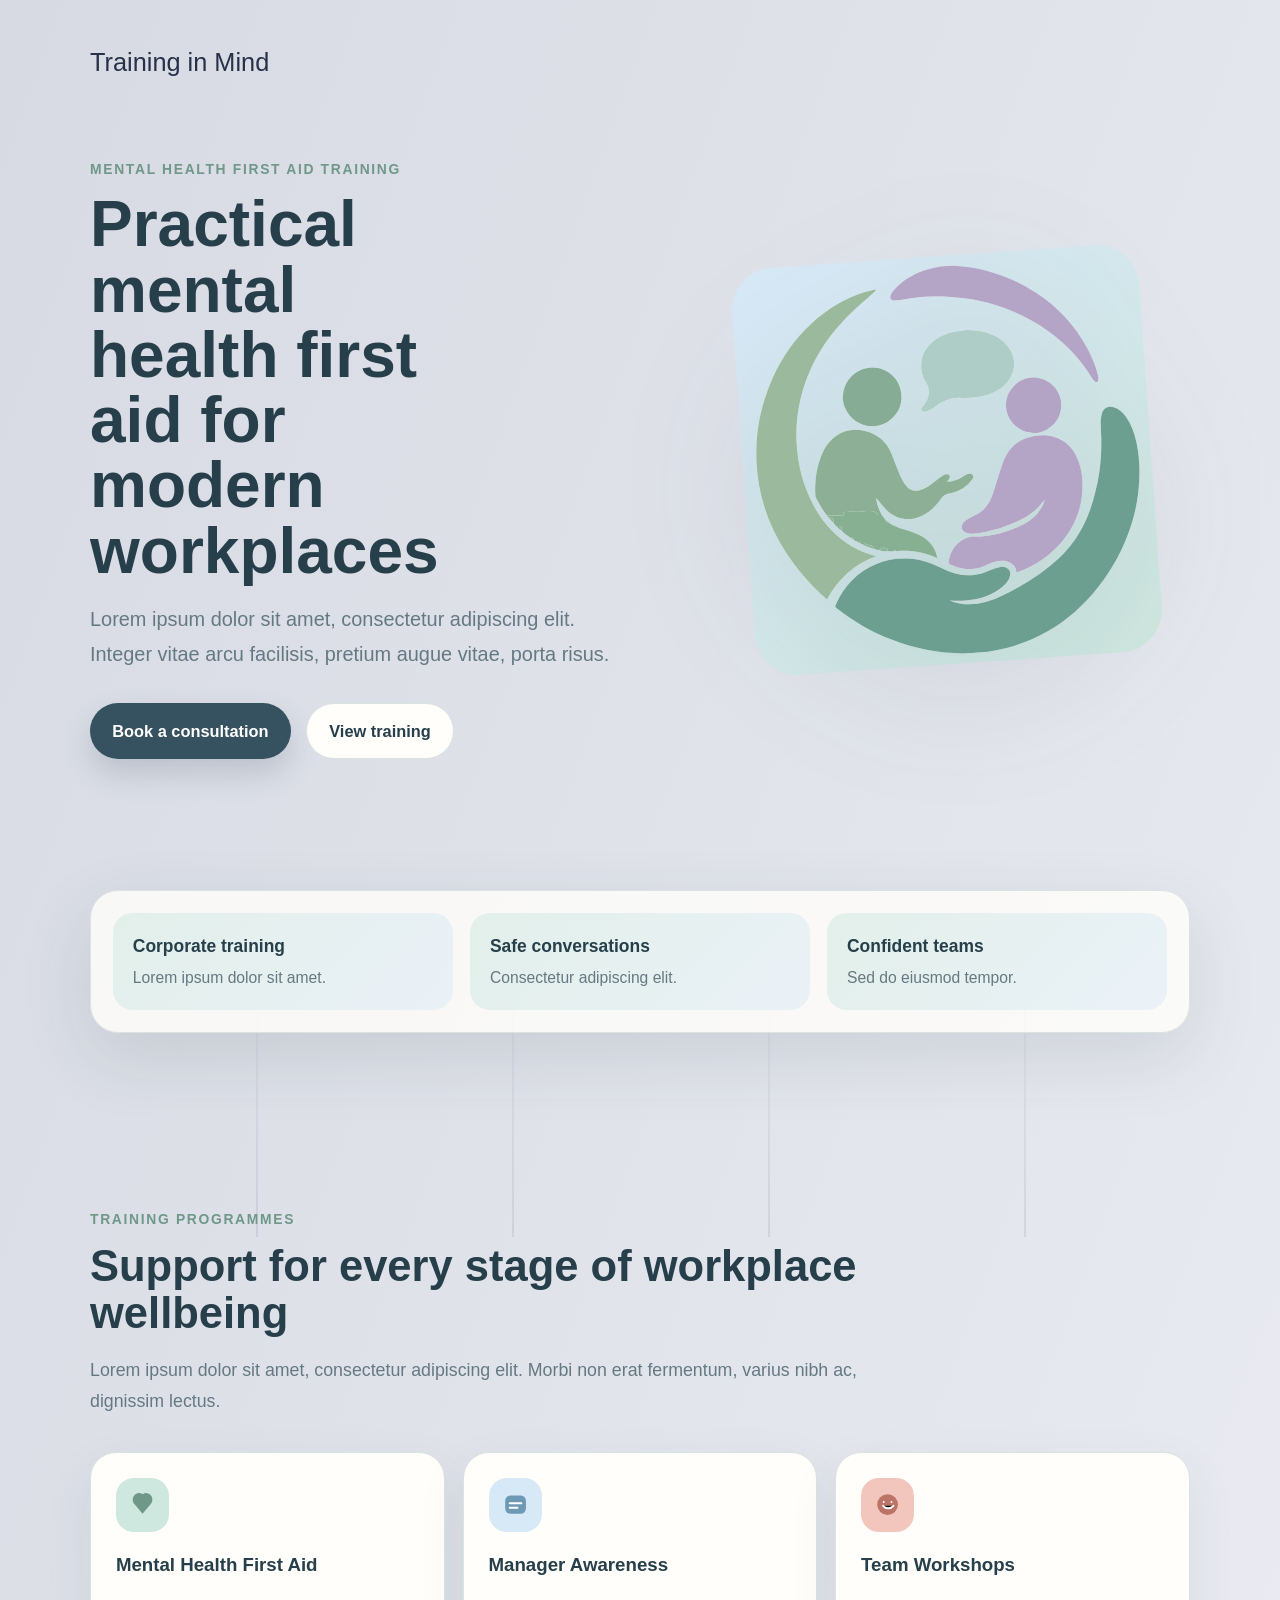
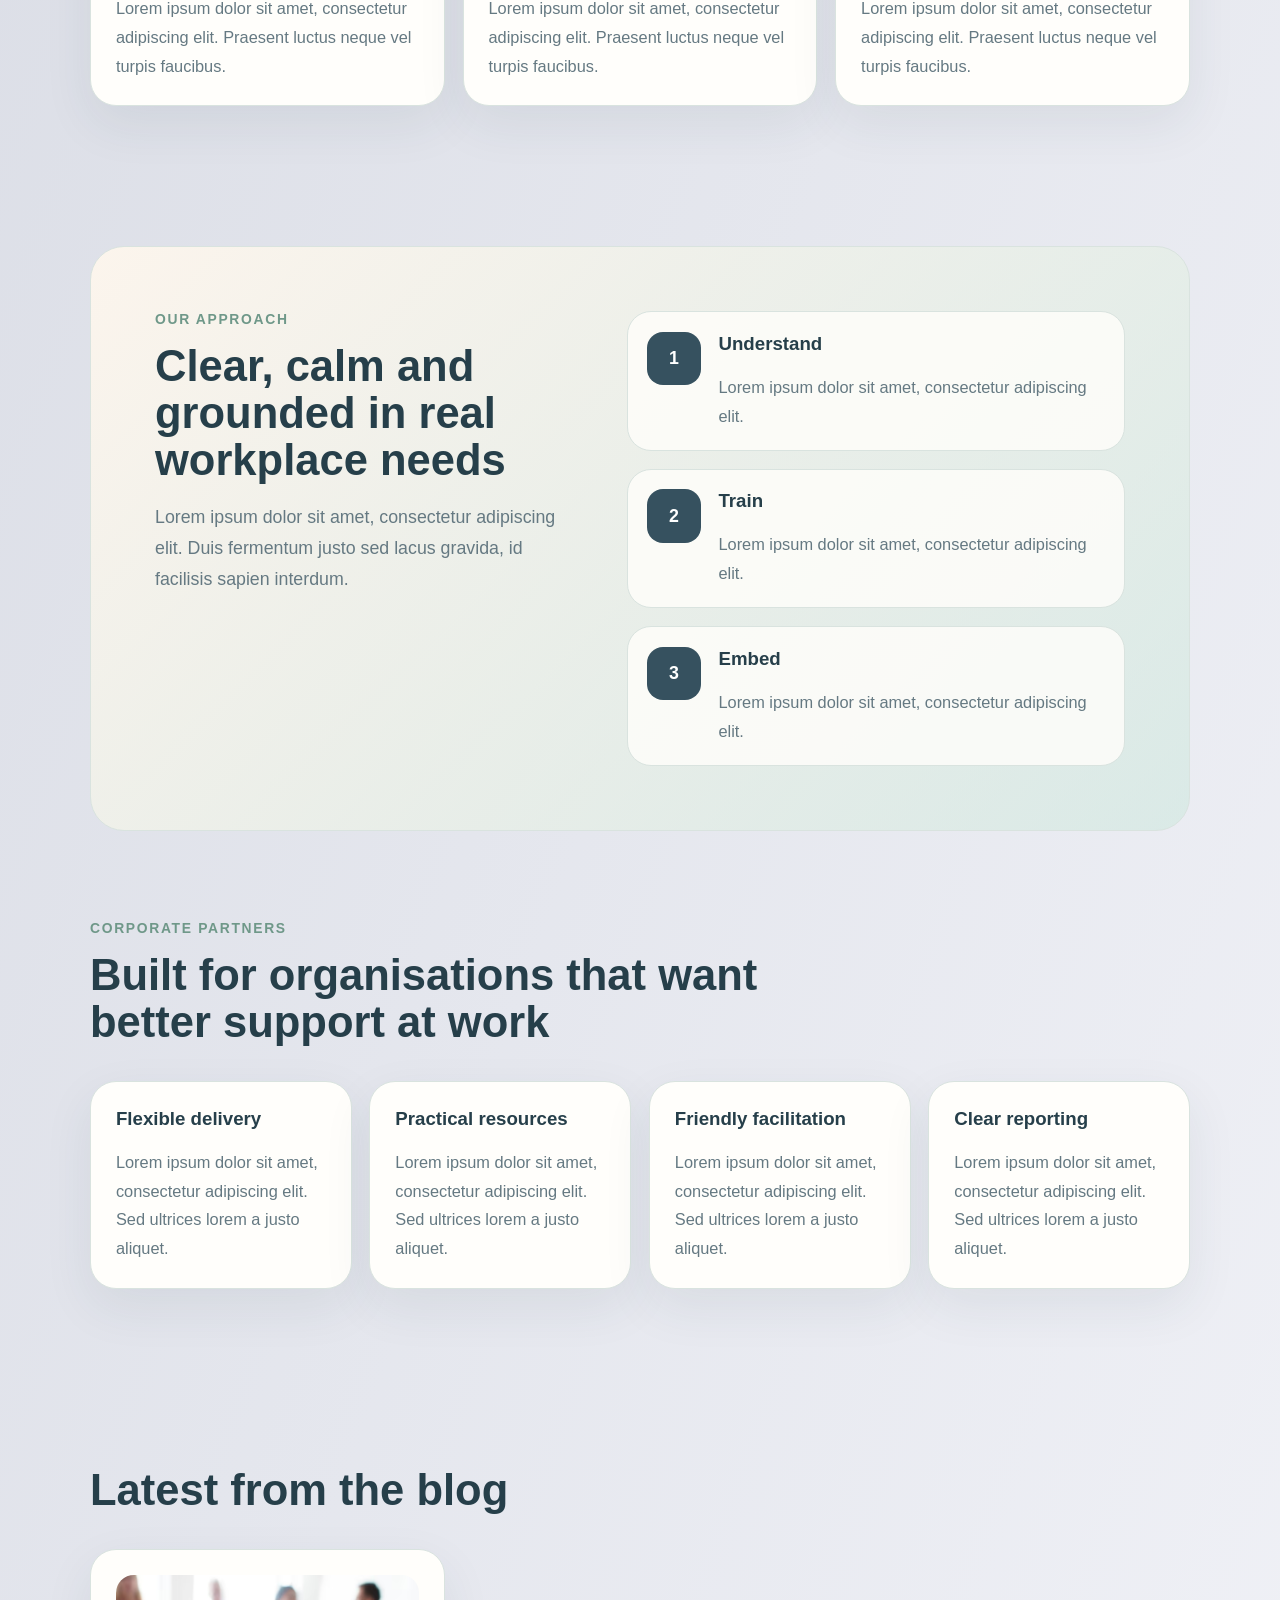
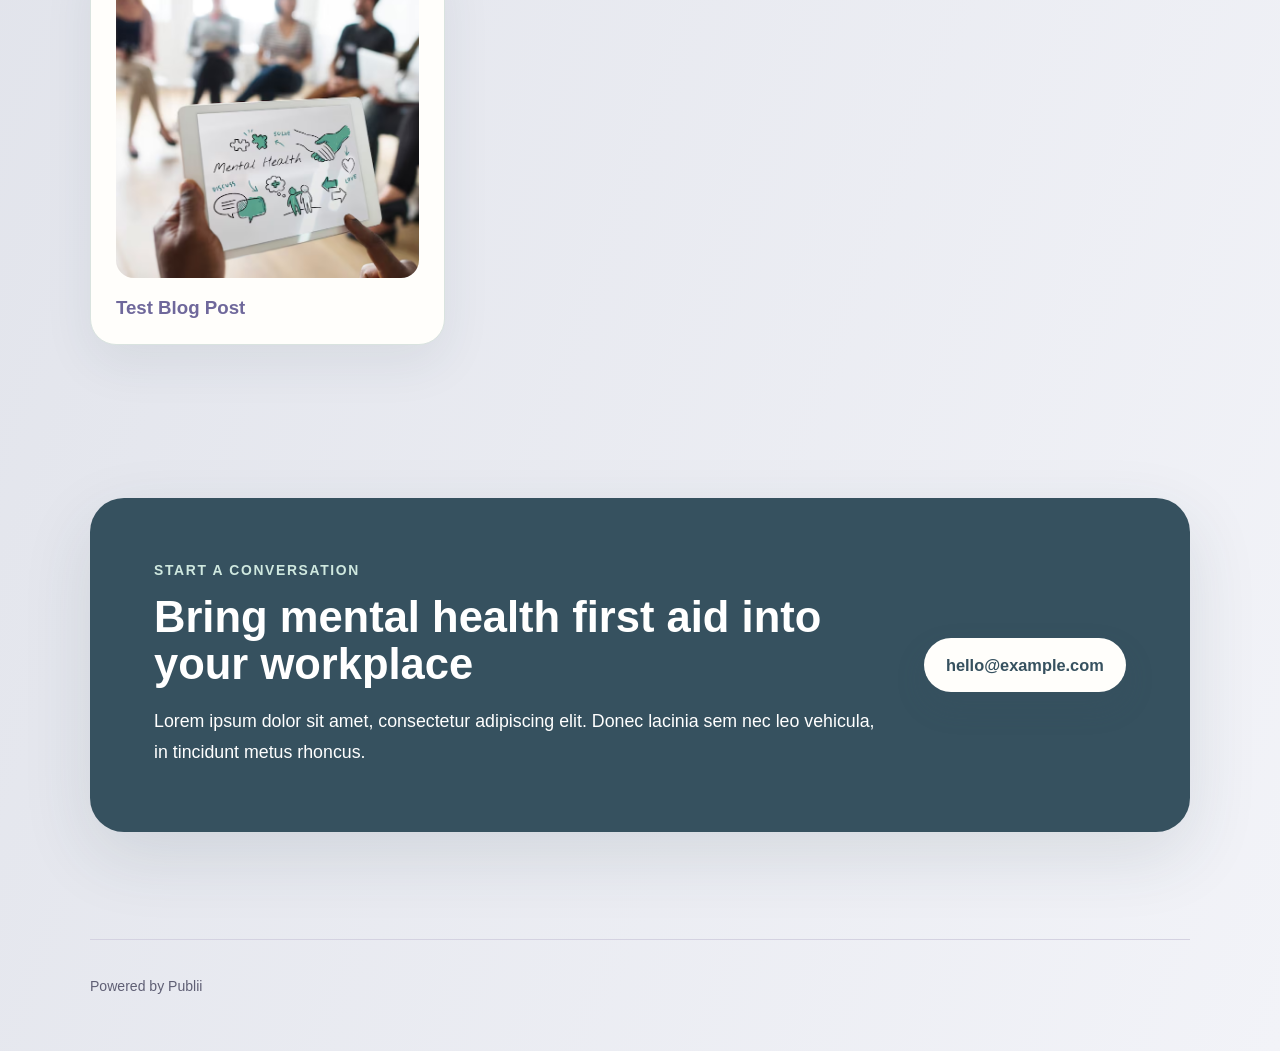
==== commit 9e4bb308: "Updated from Publii" ====
--- a/index.html
+++ b/index.html
@@ -1,6 +1,477 @@
 <!DOCTYPE html><html lang="en-gb"><head><meta charset="utf-8"><meta http-equiv="X-UA-Compatible" content="IE=edge"><meta name="viewport" content="width=device-width,initial-scale=1"><title>Home - Training in Mind</title><meta name="description" content="Editing this page Each section on this homepage (Hero, Business Strip, Training Programmes, Approach, Partners, Blog, Contact) is editable via&hellip;"><meta name="generator" content="Publii Open-Source CMS for Static Site"><link rel="canonical" href="https://thebillington.github.io/training-in-mind/"><link rel="alternate" type="application/atom+xml" href="https://thebillington.github.io/training-in-mind/feed.xml" title="Training in Mind - RSS"><link rel="alternate" type="application/json" href="https://thebillington.github.io/training-in-mind/feed.json" title="Training in Mind - JSON"><meta property="og:title" content="Home"><meta property="og:site_name" content="Training in Mind"><meta property="og:description" content="Editing this page Each section on this homepage (Hero, Business Strip, Training Programmes, Approach, Partners, Blog, Contact) is editable via&hellip;"><meta property="og:url" content="https://thebillington.github.io/training-in-mind/"><meta property="og:type" content="article"><link rel="stylesheet" href="https://thebillington.github.io/training-in-mind/assets/css/style.css?v=9763c2127e3ff107113b48061787f784"><link rel="stylesheet" href="https://thebillington.github.io/training-in-mind/assets/css/tim.css?v=cb474683d55e1f5a2a6f21ed46b2adef"><script type="application/ld+json">{"@context":"http://schema.org","@type":"Article","mainEntityOfPage":{"@type":"WebPage","@id":"https://thebillington.github.io/training-in-mind/"},"headline":"Home","datePublished":"2026-06-02T15:58+01:00","dateModified":"2026-06-02T19:11+01:00","description":"Editing this page Each section on this homepage (Hero, Business Strip, Training Programmes, Approach, Partners, Blog, Contact) is editable via&hellip;","author":{"@type":"Person","name":"Katie Douthwaite","url":"https://thebillington.github.io/training-in-mind/authors/katie-douthwaite/"},"publisher":{"@type":"Organization","name":"Katie Douthwaite"}}</script><noscript><style>img[loading] {
                     opacity: 1;
-                }</style></noscript></head><body class="page-template lines"><div class="container lines lines--right"><header class="header"><a href="https://thebillington.github.io/training-in-mind/" class="logo">Training in Mind</a></header><main class="main tim-site"><section class="tim-hero" id="home"><div class="tim-hero__content"><p class="tim-eyebrow">Mental Health First Aid Training</p><h1>Practical mental health first aid for modern workplaces</h1><p>Lorem ipsum dolor sit amet, consectetur adipiscing elit. Integer vitae arcu facilisis, pretium augue vitae, porta risus.</p><div class="tim-actions" aria-label="Primary actions"><a class="tim-button tim-button--primary" href="#contact">Book a consultation</a> <a class="tim-button tim-button--secondary" href="#programmes">View training</a></div></div><div class="tim-hero__visual" aria-hidden="true"><svg viewBox="0 0 420 420" role="img" aria-label=""><rect x="54" y="64" width="292" height="282" rx="34" fill="#fff7ed"/><circle cx="318" cy="102" r="54" fill="#cfe8df"/><circle cx="112" cy="302" r="58" fill="#d7e8f7"/><path d="M154 158c0-30 25-55 56-55s56 25 56 55c0 62-56 98-56 98s-56-36-56-98z" fill="#f3c6bd"/><path d="M186 158c0-13 11-24 24-24s24 11 24 24-11 24-24 24-24-11-24-24z" fill="#ffffff"/><path d="M117 244h183" stroke="#36515f" stroke-width="12" stroke-linecap="round"/><path d="M143 277h132" stroke="#7da99a" stroke-width="12" stroke-linecap="round"/></svg></div></section><section class="tim-strip" aria-label="Business outcomes"><div><strong>Corporate training</strong> <span>Lorem ipsum dolor sit amet.</span></div><div><strong>Safe conversations</strong> <span>Consectetur adipiscing elit.</span></div><div><strong>Confident teams</strong> <span>Sed do eiusmod tempor.</span></div></section><section class="tim-section" id="programmes"><div class="tim-section__header"><p class="tim-eyebrow">Training Programmes</p><h2>Support for every stage of workplace wellbeing</h2><p>Lorem ipsum dolor sit amet, consectetur adipiscing elit. Morbi non erat fermentum, varius nibh ac, dignissim lectus.</p></div><div class="tim-card-grid"><article class="tim-card"><div class="tim-icon" aria-hidden="true"><svg viewBox="0 0 48 48"><path d="M24 8c-4-3-10-2-13 2s-3 10 1 14l12 14 12-14c4-4 4-10 1-14s-9-5-13-2z" fill="currentColor"/></svg></div><h3>Mental Health First Aid</h3><p>Lorem ipsum dolor sit amet, consectetur adipiscing elit. Praesent luctus neque vel turpis faucibus.</p></article><article class="tim-card"><div class="tim-icon tim-icon--blue" aria-hidden="true"><svg viewBox="0 0 48 48"><rect x="8" y="10" width="32" height="28" rx="8" fill="currentColor"/><path d="M15 22h18M15 29h12" stroke="#ffffff" stroke-width="3" stroke-linecap="round"/></svg></div><h3>Manager Awareness</h3><p>Lorem ipsum dolor sit amet, consectetur adipiscing elit. Praesent luctus neque vel turpis faucibus.</p></article><article class="tim-card"><div class="tim-icon tim-icon--rose" aria-hidden="true"><svg viewBox="0 0 48 48"><circle cx="24" cy="24" r="16" fill="currentColor"/><path d="M17 26c4 5 12 5 16 0M18 20h.01M30 20h.01" stroke="#ffffff" stroke-width="3" stroke-linecap="round"/></svg></div><h3>Team Workshops</h3><p>Lorem ipsum dolor sit amet, consectetur adipiscing elit. Praesent luctus neque vel turpis faucibus.</p></article></div></section><section class="tim-section tim-section--soft" id="approach"><div class="tim-split"><div><p class="tim-eyebrow">Our Approach</p><h2>Clear, calm and grounded in real workplace needs</h2><p>Lorem ipsum dolor sit amet, consectetur adipiscing elit. Duis fermentum justo sed lacus gravida, id facilisis sapien interdum.</p></div><div class="tim-steps"><div class="tim-step"><span>1</span><div><h3>Understand</h3><p>Lorem ipsum dolor sit amet, consectetur adipiscing elit.</p></div></div><div class="tim-step"><span>2</span><div><h3>Train</h3><p>Lorem ipsum dolor sit amet, consectetur adipiscing elit.</p></div></div><div class="tim-step"><span>3</span><div><h3>Embed</h3><p>Lorem ipsum dolor sit amet, consectetur adipiscing elit.</p></div></div></div></div></section><section class="tim-section" id="partners"><div class="tim-section__header"><p class="tim-eyebrow">Corporate Partners</p><h2>Built for organisations that want better support at work</h2></div><div class="tim-feature-grid"><div class="tim-feature"><h3>Flexible delivery</h3><p>Lorem ipsum dolor sit amet, consectetur adipiscing elit. Sed ultrices lorem a justo aliquet.</p></div><div class="tim-feature"><h3>Practical resources</h3><p>Lorem ipsum dolor sit amet, consectetur adipiscing elit. Sed ultrices lorem a justo aliquet.</p></div><div class="tim-feature"><h3>Friendly facilitation</h3><p>Lorem ipsum dolor sit amet, consectetur adipiscing elit. Sed ultrices lorem a justo aliquet.</p></div><div class="tim-feature"><h3>Clear reporting</h3><p>Lorem ipsum dolor sit amet, consectetur adipiscing elit. Sed ultrices lorem a justo aliquet.</p></div></div></section><section class="tim-section" id="blog"><div class="tim-section__header"><h2>Latest from the blog</h2></div><div class="tim-card-grid"><article class="tim-card"><div class="tim-card__img"><img src="https://thebillington.github.io/training-in-mind/media/posts/2/mental-health-care-sketch-diagram_53876-123900.avif" alt="" loading="lazy"></div><h3><a href="https://thebillington.github.io/training-in-mind/test-blog-post.html">Test Blog Post</a></h3></article></div></section><section class="tim-contact" id="contact"><div><p class="tim-eyebrow">Start a Conversation</p><h2>Bring mental health first aid into your workplace</h2><p>Lorem ipsum dolor sit amet, consectetur adipiscing elit. Donec lacinia sem nec leo vehicula, in tincidunt metus rhoncus.</p></div><a class="tim-button tim-button--primary" href="mailto:hello@example.com">hello@example.com</a></section></main><footer class="footer"><div class="footer__left"><div class="footer__copy">Powered by Publii</div></div><button onclick="backToTopFunction()" id="backToTop" class="footer__bttop" aria-label="Back to top" title="Back to top"><svg><use xlink:href="https://thebillington.github.io/training-in-mind/assets/svg/svg-map.svg#toparrow"/></svg></button></footer></div><script>window.publiiThemeMenuConfig = { mobileMenuMode: 'sidebar', animationSpeed: 300, submenuWidth: 'auto', doubleClickTime: 500, mobileMenuExpandableSubmenus: true, relatedContainerForOverlayMenuSelector: '.navbar', };</script><script defer="defer" src="https://thebillington.github.io/training-in-mind/assets/js/scripts.min.js?v=628f9b14187b480516b6c7f8be1e7585"></script><script>function publiiDetectLoadedImages () {
+                }</style></noscript></head><body class="page-template lines"><div class="container lines lines--right"><header class="header"><a href="https://thebillington.github.io/training-in-mind/" class="logo">Training in Mind</a></header><main class="main tim-site"><section class="tim-hero" id="home"><div class="tim-hero__content"><p class="tim-eyebrow">Mental Health First Aid Training</p><h1>Practical mental health first aid for modern workplaces</h1><p>Lorem ipsum dolor sit amet, consectetur adipiscing elit. Integer vitae arcu facilisis, pretium augue vitae, porta risus.</p><div class="tim-actions" aria-label="Primary actions"><a class="tim-button tim-button--primary" href="#contact">Book a consultation</a> <a class="tim-button tim-button--secondary" href="#programmes">View training</a></div></div><div class="tim-hero__visual" aria-hidden="true"><svg viewBox="0 0 1254 1254" role="img" aria-label=""><path fill="#FEFEFE" opacity="1.000000" stroke="none" d="M459.772614,873.288757
+	C461.853424,873.452393 463.934265,873.616028 466.928986,873.927734
+	C471.968445,873.706909 477.007935,873.486084 482.870148,873.324585
+	C484.244141,873.240540 485.618164,873.156494 487.871613,873.124695
+	C489.910309,872.960327 491.949036,872.795959 494.845062,872.801453
+	C497.570435,872.551392 500.295807,872.301392 503.953583,872.127563
+	C536.841736,871.256470 568.537598,876.477417 598.980225,891.285522
+	C598.829468,889.179077 598.908142,887.715942 598.598267,886.340393
+	C594.655334,868.836548 585.736023,854.341492 571.896118,842.955872
+	C553.451599,827.782104 531.375305,820.457275 508.917053,813.875793
+	C495.331268,809.894409 481.612488,806.034485 469.877686,796.322510
+	C466.288147,793.460388 462.698608,790.598328 458.950012,787.322205
+	C458.950012,787.322205 458.632507,787.012512 458.553162,786.455811
+	C458.035736,785.969604 457.518280,785.483398 456.870026,784.326416
+	C454.529327,781.219482 452.188599,778.112549 449.651520,774.355530
+	C441.122467,760.254883 435.759979,745.125854 433.923340,729.088135
+	C443.244659,739.905090 451.726257,751.331421 461.794281,761.127197
+	C489.426880,788.012512 525.924194,793.275452 560.449646,776.244324
+	C581.214844,766.001099 596.503662,749.582397 609.718018,731.162537
+	C615.222290,723.489929 621.940247,718.836243 631.058899,716.908020
+	C648.739685,713.169373 665.210205,706.370483 679.150513,694.744995
+	C685.322998,689.597473 690.919922,683.385986 695.457397,676.753845
+	C700.270996,669.718079 695.367859,662.427429 686.811279,662.885681
+	C684.392883,663.015137 681.814697,663.664673 679.674500,664.777100
+	C674.809204,667.305969 670.180786,670.288147 665.437195,673.053772
+	C653.084351,680.255737 639.889099,684.383789 624.767151,684.326111
+	C626.997253,682.264221 628.786133,680.822693 630.317993,679.146240
+	C632.874695,676.348145 634.815063,673.267883 633.036499,669.243164
+	C631.240784,665.179565 627.718567,664.459900 623.865601,664.840454
+	C621.579529,665.066223 618.936890,665.213867 617.156494,666.426941
+	C608.531921,672.302917 599.817383,678.127808 591.755676,684.729065
+	C581.377747,693.226868 570.705078,701.073547 558.127380,705.977234
+	C540.391602,712.891968 524.804321,709.344238 514.107544,694.435059
+	C507.465698,685.177734 501.780396,674.973816 497.274078,664.502625
+	C489.580383,646.625061 483.379852,628.111816 476.140472,610.030396
+	C462.790131,576.685791 438.405151,555.760742 403.542389,547.407532
+	C375.088348,540.589844 348.268005,544.266357 324.215881,561.877686
+	C303.088593,577.347412 290.679291,598.954224 282.133362,623.101807
+	C270.622009,655.628601 267.583313,689.274109 269.293793,723.503357
+	C269.366272,724.953613 269.760437,726.495056 270.407562,727.793213
+	C279.269226,745.569885 289.532867,762.471497 302.246155,778.599243
+	C303.708557,780.277283 305.170929,781.955322 306.873138,784.215515
+	C310.561584,788.512024 314.250031,792.808472 318.179016,797.722839
+	C320.709717,800.193176 323.240417,802.663513 326.116730,805.712708
+	C330.707825,809.893982 335.298920,814.075256 340.226318,818.823303
+	C348.451355,824.997681 356.676422,831.172058 365.272827,837.862122
+	C367.851868,839.540283 370.430908,841.218506 373.596893,843.256653
+	C376.020660,844.533691 378.444427,845.810730 381.281250,847.629395
+	C384.827545,849.482727 388.373840,851.336060 392.321198,853.728821
+	C393.797821,854.201904 395.274445,854.675049 397.214844,855.679382
+	C407.438385,859.546082 417.661926,863.412781 428.429382,867.808289
+	C433.284271,868.828369 438.139160,869.848389 443.723663,871.189392
+	C448.479706,871.802246 453.235748,872.415100 458.503845,873.144836
+	C458.677551,873.123291 458.851288,873.101685 459.772614,873.288757
+M889.987183,734.985901
+	C889.987183,734.985901 890.062866,735.047791 890.084290,735.823425
+	C888.925049,739.109802 887.990723,742.497009 886.570923,745.666626
+	C875.531067,770.311646 856.754456,787.575195 833.241333,799.741821
+	C791.374512,821.405273 746.997314,833.525391 699.552368,833.182556
+	C696.088501,833.157532 692.502625,833.246521 689.172546,834.078918
+	C655.188110,842.574036 634.193359,869.574524 630.273376,903.044861
+	C630.073730,904.750000 631.623474,907.647888 633.150452,908.415588
+	C649.400146,916.585144 666.658569,921.548828 684.876648,921.751221
+	C703.610046,921.959290 721.353699,917.591064 738.062683,908.659363
+	C750.989197,901.749756 764.873169,898.121582 779.836792,898.920593
+	C793.779236,899.665039 812.194092,910.507141 813.378052,926.420532
+	C813.466370,927.607849 814.249756,928.743408 814.767395,930.047668
+	C816.708740,929.470459 818.319214,929.079163 819.868408,928.518433
+	C867.308472,911.346985 907.201721,883.294983 939.467224,844.609009
+	C971.468384,806.239990 989.153503,761.784973 992.673584,712.063354
+	C994.843384,681.415405 991.660583,651.124207 979.511475,622.501160
+	C967.418762,594.011230 947.569336,573.200317 917.388611,563.758850
+	C899.448669,558.146790 881.095154,557.714539 862.627686,560.969727
+	C839.441345,565.056824 818.606506,573.839233 802.183655,591.358948
+	C790.717163,603.591370 782.545837,618.005920 777.146484,633.630127
+	C767.862671,660.494751 759.657532,687.732300 751.010254,714.816650
+	C745.473755,732.157776 737.686829,748.200073 724.377747,761.060425
+	C714.852905,770.264038 702.959351,775.465027 691.290894,781.230286
+	C684.099365,784.783569 676.812866,789.065125 671.178162,794.644836
+	C661.440979,804.286743 665.074341,818.794312 677.842163,823.175659
+	C683.074402,824.971130 688.971313,826.041016 694.444519,825.666626
+	C705.346741,824.920837 716.240662,823.362122 727.003357,821.400635
+	C755.601257,816.188538 783.093384,807.212769 809.657654,795.509888
+	C835.118408,784.293213 859.054504,770.702148 877.506104,749.150146
+	C881.598816,744.369690 885.776184,739.661682 889.987183,734.985901
+M1033.810669,687.192749
+	C1029.860107,703.174377 1026.316406,719.269714 1021.886963,735.117432
+	C1004.854858,796.054993 975.373474,849.607605 928.372681,892.918030
+	C895.578491,923.137268 859.130981,948.124634 820.577332,970.210876
+	C792.502808,986.293823 763.903381,1001.291809 732.552856,1010.199585
+	C700.126587,1019.413086 667.893005,1020.033264 635.940857,1008.054321
+	C634.875305,1007.654785 633.858826,1007.124207 632.819458,1006.654785
+	C654.876221,1007.780518 676.631653,1007.617065 698.263611,1003.910645
+	C727.509338,998.899719 754.518311,988.756958 777.066284,968.820618
+	C786.138123,960.799500 793.910339,951.616821 796.852539,939.442017
+	C799.507629,928.454956 793.604492,918.750854 782.669128,916.283569
+	C778.686707,915.385010 774.156372,914.679504 770.347412,915.680176
+	C760.278076,918.325378 750.078003,921.096741 740.641357,925.383789
+	C725.585144,932.223816 710.227478,936.955017 693.672302,937.958435
+	C667.408203,939.550354 642.682251,933.901672 619.133972,922.597717
+	C590.213318,908.714905 560.960449,896.190491 528.343567,893.674927
+	C495.902740,891.173035 464.454956,894.911621 434.350769,907.395142
+	C382.955902,928.707275 347.576935,966.235535 325.138763,1016.598999
+	C322.063599,1023.501282 322.088898,1023.557861 327.814606,1028.036621
+	C372.992462,1063.376099 422.125824,1091.909058 475.647339,1112.544678
+	C554.395691,1142.906982 635.644226,1156.259644 720.063477,1147.151855
+	C767.800171,1142.001587 813.693909,1129.949707 857.610291,1110.654907
+	C914.518250,1085.652466 963.849792,1049.906738 1006.205994,1004.467773
+	C1048.647583,958.937317 1081.996338,907.417358 1106.945801,850.485962
+	C1127.552490,803.464355 1140.598267,754.375977 1145.284180,703.185608
+	C1149.146729,660.989380 1148.237793,618.981995 1139.023315,577.437683
+	C1133.721802,553.534729 1125.867432,530.591736 1111.624268,510.335205
+	C1102.940552,497.985260 1092.600952,487.550659 1077.555420,483.112427
+	C1062.411011,478.645081 1049.770386,485.030334 1045.542480,500.136017
+	C1043.503296,507.421997 1042.354492,515.190308 1042.306519,522.749756
+	C1042.218994,536.554626 1043.376953,550.362854 1043.791016,564.176392
+	C1045.022583,605.259460 1042.128906,646.021118 1033.810669,687.192749
+M170.106445,844.398315
+	C203.642410,905.312439 247.715576,957.570557 300.683258,1003.816895
+	C331.167816,948.773254 373.499329,907.735168 434.514282,886.667358
+	C386.846771,874.426392 346.886749,851.500183 313.807495,817.020325
+	C284.499359,786.471313 263.079376,750.794495 247.125885,711.720398
+	C229.068481,667.493347 220.232590,621.314941 218.223297,573.746704
+	C216.947983,543.554688 218.939392,513.511658 224.348877,483.787933
+	C232.843582,437.111694 248.500397,392.926666 270.861145,351.028900
+	C301.005707,294.546356 342.459045,247.390701 389.920624,205.100952
+	C402.474030,193.915451 415.257843,182.988602 427.816589,171.809006
+	C429.937714,169.920761 431.450745,167.349457 434.182312,163.914841
+	C431.104706,164.205215 429.649414,164.159714 428.290894,164.500305
+	C419.263245,166.763580 410.118774,168.677933 401.265167,171.499298
+	C348.014374,188.468826 301.528961,217.141159 260.296082,254.459290
+	C213.664078,296.663910 178.538406,347.244507 153.106934,404.628479
+	C120.883057,477.338928 105.577248,553.245117 109.725533,632.940002
+	C111.331223,663.787842 115.572464,694.147644 122.943779,724.116699
+	C133.263031,766.070862 148.882477,805.935913 170.106445,844.398315
+M719.782532,109.733017
+	C698.246643,104.441963 676.352112,101.410744 654.251343,100.217911
+	C627.314209,98.764053 600.779358,101.630676 574.753479,108.990791
+	C538.660828,119.197769 507.218292,137.006546 482.279907,165.401794
+	C478.910309,169.238449 475.813599,173.555542 473.635101,178.145920
+	C469.459747,186.944046 474.075989,194.078613 483.874847,193.865341
+	C490.632324,193.718277 497.403046,192.537323 504.096893,191.400543
+	C531.156982,186.805008 558.351013,183.379868 585.815979,183.056931
+	C602.451172,182.861328 619.145447,182.906952 635.725769,184.079987
+	C654.916016,185.437653 674.160645,187.265396 693.112122,190.478607
+	C723.957886,195.708450 754.129700,203.870056 783.466675,214.936432
+	C849.622009,239.891342 908.558594,276.055084 958.417114,326.603912
+	C981.338562,349.842773 1001.285156,375.285156 1018.219177,403.161285
+	C1020.427185,406.796112 1023.145874,410.354309 1026.360229,413.086731
+	C1030.635620,416.721161 1035.028564,415.154327 1035.876953,409.673187
+	C1036.513794,405.557709 1036.289307,401.051697 1035.322754,396.987244
+	C1029.320801,371.748871 1019.229553,348.104889 1007.208984,325.164795
+	C990.637390,293.539856 969.895264,264.901367 945.877563,238.633392
+	C923.187866,213.817871 897.546204,192.327972 869.366577,174.006577
+	C823.460815,144.160309 773.937927,122.556778 719.782532,109.733017
+M673.793152,274.092804
+	C664.265991,275.405640 654.604919,276.104126 645.237000,278.147247
+	C617.819702,284.126862 593.219177,295.440857 574.819763,317.644012
+	C564.250061,330.398834 557.584290,344.914886 556.061401,361.453888
+	C554.263855,380.975555 558.604919,399.345062 569.090027,415.830414
+	C582.112854,436.305756 577.736389,458.617218 563.326416,476.328552
+	C560.928406,479.275970 558.496338,482.330536 556.830444,485.705963
+	C554.555237,490.315979 557.213684,494.729950 562.304626,494.956604
+	C565.735352,495.109375 569.667786,495.262238 572.572510,493.809204
+	C580.697571,489.744873 588.987183,485.609161 596.167236,480.132172
+	C616.770630,464.415833 639.165894,455.903351 665.561768,457.704346
+	C685.828125,459.087128 706.045166,457.311096 725.885925,452.125885
+	C752.028992,445.293732 775.156860,433.497162 791.743408,411.560974
+	C811.336914,385.648132 812.549194,355.952484 798.773010,329.889648
+	C787.106079,307.817169 768.003418,294.019012 745.226807,285.004700
+	C722.589355,276.045441 698.897888,273.461151 673.793152,274.092804
+M463.947052,523.488464
+	C492.245789,505.343201 505.390198,479.417603 502.046265,446.035522
+	C497.349030,399.143738 453.707336,367.742065 407.238098,377.063660
+	C359.919159,386.555695 331.649536,438.887207 349.271851,483.755737
+	C366.478058,527.564941 419.729309,549.334839 463.947052,523.488464
+M790.728943,504.681793
+	C806.267273,545.517456 854.559875,564.637756 893.572754,545.021301
+	C942.675964,520.331299 950.334534,456.639252 910.111877,421.357178
+	C880.857056,395.695740 835.953613,396.358307 808.588013,424.036530
+	C786.198730,446.681519 780.067322,473.591003 790.728943,504.681793
+z"/><path fill="#6D9F90" opacity="1.000000" stroke="none" d="
+M1033.873779,686.771240
+	C1042.128906,646.021118 1045.022583,605.259460 1043.791016,564.176392
+	C1043.376953,550.362854 1042.218994,536.554626 1042.306519,522.749756
+	C1042.354492,515.190308 1043.503296,507.421997 1045.542480,500.136017
+	C1049.770386,485.030334 1062.411011,478.645081 1077.555420,483.112427
+	C1092.600952,487.550659 1102.940552,497.985260 1111.624268,510.335205
+	C1125.867432,530.591736 1133.721802,553.534729 1139.023315,577.437683
+	C1148.237793,618.981995 1149.146729,660.989380 1145.284180,703.185608
+	C1140.598267,754.375977 1127.552490,803.464355 1106.945801,850.485962
+	C1081.996338,907.417358 1048.647583,958.937317 1006.205994,1004.467773
+	C963.849792,1049.906738 914.518250,1085.652466 857.610291,1110.654907
+	C813.693909,1129.949707 767.800171,1142.001587 720.063477,1147.151855
+	C635.644226,1156.259644 554.395691,1142.906982 475.647339,1112.544678
+	C422.125824,1091.909058 372.992462,1063.376099 327.814606,1028.036621
+	C322.088898,1023.557861 322.063599,1023.501282 325.138763,1016.598999
+	C347.576935,966.235535 382.955902,928.707275 434.350769,907.395142
+	C464.454956,894.911621 495.902740,891.173035 528.343567,893.674927
+	C560.960449,896.190491 590.213318,908.714905 619.133972,922.597717
+	C642.682251,933.901672 667.408203,939.550354 693.672302,937.958435
+	C710.227478,936.955017 725.585144,932.223816 740.641357,925.383789
+	C750.078003,921.096741 760.278076,918.325378 770.347412,915.680176
+	C774.156372,914.679504 778.686707,915.385010 782.669128,916.283569
+	C793.604492,918.750854 799.507629,928.454956 796.852539,939.442017
+	C793.910339,951.616821 786.138123,960.799500 777.066284,968.820618
+	C754.518311,988.756958 727.509338,998.899719 698.263611,1003.910645
+	C676.631653,1007.617065 654.876221,1007.780518 632.819458,1006.654785
+	C633.858826,1007.124207 634.875305,1007.654785 635.940857,1008.054321
+	C667.893005,1020.033264 700.126587,1019.413086 732.552856,1010.199585
+	C763.903381,1001.291809 792.502808,986.293823 820.577332,970.210876
+	C859.130981,948.124634 895.578491,923.137268 928.372681,892.918030
+	C975.373474,849.607605 1004.854858,796.054993 1021.886963,735.117432
+	C1026.316406,719.269714 1029.860107,703.174377 1033.873779,686.771240
+z"/><path fill="#9BB99C" opacity="1.000000" stroke="none" d="
+M169.945648,844.068726
+	C148.882477,805.935913 133.263031,766.070862 122.943779,724.116699
+	C115.572464,694.147644 111.331223,663.787842 109.725533,632.940002
+	C105.577248,553.245117 120.883057,477.338928 153.106934,404.628479
+	C178.538406,347.244507 213.664078,296.663910 260.296082,254.459290
+	C301.528961,217.141159 348.014374,188.468826 401.265167,171.499298
+	C410.118774,168.677933 419.263245,166.763580 428.290894,164.500305
+	C429.649414,164.159714 431.104706,164.205215 434.182312,163.914841
+	C431.450745,167.349457 429.937714,169.920761 427.816589,171.809006
+	C415.257843,182.988602 402.474030,193.915451 389.920624,205.100952
+	C342.459045,247.390701 301.005707,294.546356 270.861145,351.028900
+	C248.500397,392.926666 232.843582,437.111694 224.348877,483.787933
+	C218.939392,513.511658 216.947983,543.554688 218.223297,573.746704
+	C220.232590,621.314941 229.068481,667.493347 247.125885,711.720398
+	C263.079376,750.794495 284.499359,786.471313 313.807495,817.020325
+	C346.886749,851.500183 386.846771,874.426392 434.514282,886.667358
+	C373.499329,907.735168 331.167816,948.773254 300.683258,1003.816895
+	C247.715576,957.570557 203.642410,905.312439 169.945648,844.068726
+z"/><path fill="#B4A4C5" opacity="1.000000" stroke="none" d="
+M889.914673,734.920288
+	C885.776184,739.661682 881.598816,744.369690 877.506104,749.150146
+	C859.054504,770.702148 835.118408,784.293213 809.657654,795.509888
+	C783.093384,807.212769 755.601257,816.188538 727.003357,821.400635
+	C716.240662,823.362122 705.346741,824.920837 694.444519,825.666626
+	C688.971313,826.041016 683.074402,824.971130 677.842163,823.175659
+	C665.074341,818.794312 661.440979,804.286743 671.178162,794.644836
+	C676.812866,789.065125 684.099365,784.783569 691.290894,781.230286
+	C702.959351,775.465027 714.852905,770.264038 724.377747,761.060425
+	C737.686829,748.200073 745.473755,732.157776 751.010254,714.816650
+	C759.657532,687.732300 767.862671,660.494751 777.146484,633.630127
+	C782.545837,618.005920 790.717163,603.591370 802.183655,591.358948
+	C818.606506,573.839233 839.441345,565.056824 862.627686,560.969727
+	C881.095154,557.714539 899.448669,558.146790 917.388611,563.758850
+	C947.569336,573.200317 967.418762,594.011230 979.511475,622.501160
+	C991.660583,651.124207 994.843384,681.415405 992.673584,712.063354
+	C989.153503,761.784973 971.468384,806.239990 939.467224,844.609009
+	C907.201721,883.294983 867.308472,911.346985 819.868408,928.518433
+	C818.319214,929.079163 816.708740,929.470459 814.767395,930.047668
+	C814.249756,928.743408 813.466370,927.607849 813.378052,926.420532
+	C812.194092,910.507141 793.779236,899.665039 779.836792,898.920593
+	C764.873169,898.121582 750.989197,901.749756 738.062683,908.659363
+	C721.353699,917.591064 703.610046,921.959290 684.876648,921.751221
+	C666.658569,921.548828 649.400146,916.585144 633.150452,908.415588
+	C631.623474,907.647888 630.073730,904.750000 630.273376,903.044861
+	C634.193359,869.574524 655.188110,842.574036 689.172546,834.078918
+	C692.502625,833.246521 696.088501,833.157532 699.552368,833.182556
+	C746.997314,833.525391 791.374512,821.405273 833.241333,799.741821
+	C856.754456,787.575195 875.531067,770.311646 886.570923,745.666626
+	C887.990723,742.497009 888.925049,739.109802 890.287354,735.306519
+	C890.454041,734.390381 890.417664,733.991150 890.381226,733.591919
+	C890.225647,734.034729 890.070129,734.477478 889.914673,734.920288
+z"/><path fill="#8CAF95" opacity="1.000000" stroke="none" d="
+M302.012085,777.973328
+	C289.532867,762.471497 279.269226,745.569885 270.407562,727.793213
+	C269.760437,726.495056 269.366272,724.953613 269.293793,723.503357
+	C267.583313,689.274109 270.622009,655.628601 282.133362,623.101807
+	C290.679291,598.954224 303.088593,577.347412 324.215881,561.877686
+	C348.268005,544.266357 375.088348,540.589844 403.542389,547.407532
+	C438.405151,555.760742 462.790131,576.685791 476.140472,610.030396
+	C483.379852,628.111816 489.580383,646.625061 497.274078,664.502625
+	C501.780396,674.973816 507.465698,685.177734 514.107544,694.435059
+	C524.804321,709.344238 540.391602,712.891968 558.127380,705.977234
+	C570.705078,701.073547 581.377747,693.226868 591.755676,684.729065
+	C599.817383,678.127808 608.531921,672.302917 617.156494,666.426941
+	C618.936890,665.213867 621.579529,665.066223 623.865601,664.840454
+	C627.718567,664.459900 631.240784,665.179565 633.036499,669.243164
+	C634.815063,673.267883 632.874695,676.348145 630.317993,679.146240
+	C628.786133,680.822693 626.997253,682.264221 624.767151,684.326111
+	C639.889099,684.383789 653.084351,680.255737 665.437195,673.053772
+	C670.180786,670.288147 674.809204,667.305969 679.674500,664.777100
+	C681.814697,663.664673 684.392883,663.015137 686.811279,662.885681
+	C695.367859,662.427429 700.270996,669.718079 695.457397,676.753845
+	C690.919922,683.385986 685.322998,689.597473 679.150513,694.744995
+	C665.210205,706.370483 648.739685,713.169373 631.058899,716.908020
+	C621.940247,718.836243 615.222290,723.489929 609.718018,731.162537
+	C596.503662,749.582397 581.214844,766.001099 560.449646,776.244324
+	C525.924194,793.275452 489.426880,788.012512 461.794281,761.127197
+	C451.726257,751.331421 443.244659,739.905090 433.923340,729.088135
+	C435.759979,745.125854 441.122467,760.254883 449.309082,774.679016
+	C443.527985,774.979004 437.412018,776.041565 434.334259,770.116333
+	C432.276367,766.154541 429.473389,765.770325 425.787109,765.970947
+	C419.394989,766.318909 412.984863,766.804871 406.597565,766.639771
+	C400.332733,766.477844 394.089905,765.144714 387.832214,765.102661
+	C378.623993,765.040955 369.402802,765.524719 360.203522,766.058472
+	C354.908356,766.365784 349.645508,767.229431 343.719971,767.917969
+	C344.296600,770.483093 344.851196,772.950134 345.451111,775.618774
+	C344.688080,775.995667 343.801849,776.814697 342.929016,776.800659
+	C338.382477,776.727356 333.841034,776.327332 329.294617,776.261841
+	C324.575653,776.193848 319.853271,776.406799 315.131989,776.441895
+	C311.976013,776.465332 308.809784,776.240906 305.667725,776.438477
+	C304.421936,776.516785 303.229065,777.436646 302.012085,777.973328
+M433.415131,726.532654
+	C433.415131,726.532654 433.539948,726.639648 433.539948,726.639648
+	C433.539948,726.639648 433.548157,726.427979 433.415131,726.532654
+z"/><path fill="#B4A5C6" opacity="1.000000" stroke="none" d="
+M720.188599,109.813446
+	C773.937927,122.556778 823.460815,144.160309 869.366577,174.006577
+	C897.546204,192.327972 923.187866,213.817871 945.877563,238.633392
+	C969.895264,264.901367 990.637390,293.539856 1007.208984,325.164795
+	C1019.229553,348.104889 1029.320801,371.748871 1035.322754,396.987244
+	C1036.289307,401.051697 1036.513794,405.557709 1035.876953,409.673187
+	C1035.028564,415.154327 1030.635620,416.721161 1026.360229,413.086731
+	C1023.145874,410.354309 1020.427185,406.796112 1018.219177,403.161285
+	C1001.285156,375.285156 981.338562,349.842773 958.417114,326.603912
+	C908.558594,276.055084 849.622009,239.891342 783.466675,214.936432
+	C754.129700,203.870056 723.957886,195.708450 693.112122,190.478607
+	C674.160645,187.265396 654.916016,185.437653 635.725769,184.079987
+	C619.145447,182.906952 602.451172,182.861328 585.815979,183.056931
+	C558.351013,183.379868 531.156982,186.805008 504.096893,191.400543
+	C497.403046,192.537323 490.632324,193.718277 483.874847,193.865341
+	C474.075989,194.078613 469.459747,186.944046 473.635101,178.145920
+	C475.813599,173.555542 478.910309,169.238449 482.279907,165.401794
+	C507.218292,137.006546 538.660828,119.197769 574.753479,108.990791
+	C600.779358,101.630676 627.314209,98.764053 654.251343,100.217911
+	C676.352112,101.410744 698.246643,104.441963 720.188599,109.813446
+z"/><path fill="#AECDC7" opacity="1.000000" stroke="none" d="
+M674.267456,274.088531
+	C698.897888,273.461151 722.589355,276.045441 745.226807,285.004700
+	C768.003418,294.019012 787.106079,307.817169 798.773010,329.889648
+	C812.549194,355.952484 811.336914,385.648132 791.743408,411.560974
+	C775.156860,433.497162 752.028992,445.293732 725.885925,452.125885
+	C706.045166,457.311096 685.828125,459.087128 665.561768,457.704346
+	C639.165894,455.903351 616.770630,464.415833 596.167236,480.132172
+	C588.987183,485.609161 580.697571,489.744873 572.572510,493.809204
+	C569.667786,495.262238 565.735352,495.109375 562.304626,494.956604
+	C557.213684,494.729950 554.555237,490.315979 556.830444,485.705963
+	C558.496338,482.330536 560.928406,479.275970 563.326416,476.328552
+	C577.736389,458.617218 582.112854,436.305756 569.090027,415.830414
+	C558.604919,399.345062 554.263855,380.975555 556.061401,361.453888
+	C557.584290,344.914886 564.250061,330.398834 574.819763,317.644012
+	C593.219177,295.440857 617.819702,284.126862 645.237000,278.147247
+	C654.604919,276.104126 664.265991,275.405640 674.267456,274.088531
+z"/><path fill="#87AC95" opacity="1.000000" stroke="none" d="
+M463.628174,523.667969
+	C419.729309,549.334839 366.478058,527.564941 349.271851,483.755737
+	C331.649536,438.887207 359.919159,386.555695 407.238098,377.063660
+	C453.707336,367.742065 497.349030,399.143738 502.046265,446.035522
+	C505.390198,479.417603 492.245789,505.343201 463.628174,523.667969
+z"/><path fill="#B3A4C5" opacity="1.000000" stroke="none" d="
+M790.580566,504.322144
+	C780.067322,473.591003 786.198730,446.681519 808.588013,424.036530
+	C835.953613,396.358307 880.857056,395.695740 910.111877,421.357178
+	C950.334534,456.639252 942.675964,520.331299 893.572754,545.021301
+	C854.559875,564.637756 806.267273,545.517456 790.580566,504.322144
+z"/><path fill="#87B093" opacity="1.000000" stroke="none" d="
+M302.129120,778.286255
+	C303.229065,777.436646 304.421936,776.516785 305.667725,776.438477
+	C308.809784,776.240906 311.976013,776.465332 315.131989,776.441895
+	C319.853271,776.406799 324.575653,776.193848 329.294617,776.261841
+	C333.841034,776.327332 338.382477,776.727356 342.929016,776.800659
+	C343.801849,776.814697 344.688080,775.995667 345.451111,775.618774
+	C344.851196,772.950134 344.296600,770.483093 343.719971,767.917969
+	C349.645508,767.229431 354.908356,766.365784 360.203522,766.058472
+	C369.402802,765.524719 378.623993,765.040955 387.832214,765.102661
+	C394.089905,765.144714 400.332733,766.477844 406.597565,766.639771
+	C412.984863,766.804871 419.394989,766.318909 425.787109,765.970947
+	C429.473389,765.770325 432.276367,766.154541 434.334259,770.116333
+	C437.412018,776.041565 443.527985,774.979004 449.407227,775.004028
+	C452.188599,778.112549 454.529327,781.219482 456.957794,784.956055
+	C457.574554,786.061279 458.103516,786.536926 458.632507,787.012512
+	C458.632507,787.012512 458.950012,787.322205 459.025146,787.904968
+	C461.643036,792.852051 463.050629,798.724304 470.260406,796.889038
+	C481.612488,806.034485 495.331268,809.894409 508.917053,813.875793
+	C531.375305,820.457275 553.451599,827.782104 571.896118,842.955872
+	C585.736023,854.341492 594.655334,868.836548 598.598267,886.340393
+	C598.908142,887.715942 598.829468,889.179077 598.980225,891.285522
+	C568.537598,876.477417 536.841736,871.256470 503.215576,871.796631
+	C499.647644,871.854370 496.817688,872.242981 493.987732,872.631592
+	C491.949036,872.795959 489.910309,872.960327 487.421387,872.701355
+	C485.985168,871.537170 484.999146,870.796265 484.013123,870.055359
+	C483.357849,871.125305 482.702606,872.195251 482.047363,873.265198
+	C477.007935,873.486084 471.968445,873.706909 466.468323,873.471130
+	C465.616974,871.468384 465.624725,869.641479 464.766968,868.424561
+	C460.958527,863.021851 448.819153,862.393188 444.323334,867.322754
+	C443.533661,868.188599 443.419952,869.670898 442.994049,870.868469
+	C438.139160,869.848389 433.284271,868.828369 428.190857,867.112427
+	C428.591980,861.270752 425.977875,859.010864 421.162323,858.133423
+	C417.222412,857.415588 413.098328,856.660583 409.591949,854.871521
+	C405.004730,852.531067 400.975342,852.063599 396.751068,855.148132
+	C395.274445,854.675049 393.797821,854.201904 392.141144,853.076294
+	C389.916412,846.009399 385.063171,843.674866 380.868225,847.087769
+	C378.444427,845.810730 376.020660,844.533691 373.340332,842.727905
+	C372.375854,839.878479 372.301117,836.843994 370.752899,835.470337
+	C369.585052,834.434265 365.815155,833.467529 364.901489,837.346497
+	C356.676422,831.172058 348.451355,824.997681 340.131165,818.113403
+	C340.357056,815.632935 341.182281,813.769836 340.878448,812.113831
+	C340.445709,809.754944 339.567169,805.903992 338.204712,805.586914
+	C334.239929,804.663818 329.939728,805.181274 325.771088,805.133850
+	C323.240417,802.663513 320.709717,800.193176 318.224457,797.041992
+	C318.503479,794.578979 319.082764,792.762207 318.908356,791.020874
+	C318.287964,784.826477 311.380554,780.761719 306.633301,783.633423
+	C305.170929,781.955322 303.708557,780.277283 302.129120,778.286255
+z"/><path fill="#8CB398" opacity="1.000000" stroke="none" d="
+M396.982971,855.413757
+	C400.975342,852.063599 405.004730,852.531067 409.591949,854.871521
+	C413.098328,856.660583 417.222412,857.415588 421.162323,858.133423
+	C425.977875,859.010864 428.591980,861.270752 427.918884,866.848022
+	C417.661926,863.412781 407.438385,859.546082 396.982971,855.413757
+z"/><path fill="#8DB499" opacity="1.000000" stroke="none" d="
+M443.358856,871.028931
+	C443.419952,869.670898 443.533661,868.188599 444.323334,867.322754
+	C448.819153,862.393188 460.958527,863.021851 464.766968,868.424561
+	C465.624725,869.641479 465.616974,871.468384 466.011353,873.397095
+	C463.934265,873.616028 461.853424,873.452393 459.311707,873.005005
+	C458.564484,872.823547 458.278137,872.925781 457.991791,873.027954
+	C453.235748,872.415100 448.479706,871.802246 443.358856,871.028931
+z"/><path fill="#8CB398" opacity="1.000000" stroke="none" d="
+M325.943909,805.423279
+	C329.939728,805.181274 334.239929,804.663818 338.204712,805.586914
+	C339.567169,805.903992 340.445709,809.754944 340.878448,812.113831
+	C341.182281,813.769836 340.357056,815.632935 339.963013,817.830017
+	C335.298920,814.075256 330.707825,809.893982 325.943909,805.423279
+z"/><path fill="#8CAF95" opacity="1.000000" stroke="none" d="
+M306.753235,783.924438
+	C311.380554,780.761719 318.287964,784.826477 318.908356,791.020874
+	C319.082764,792.762207 318.503479,794.578979 318.104187,796.733032
+	C314.250031,792.808472 310.561584,788.512024 306.753235,783.924438
+z"/><path fill="#8CB399" opacity="1.000000" stroke="none" d="
+M365.087158,837.604309
+	C365.815155,833.467529 369.585052,834.434265 370.752899,835.470337
+	C372.301117,836.843994 372.375854,839.878479 373.046875,842.547974
+	C370.430908,841.218506 367.851868,839.540283 365.087158,837.604309
+z"/><path fill="#8EB499" opacity="1.000000" stroke="none" d="
+M381.074707,847.358582
+	C385.063171,843.674866 389.916412,846.009399 391.940613,852.806519
+	C388.373840,851.336060 384.827545,849.482727 381.074707,847.358582
+z"/><path fill="#8DB499" opacity="1.000000" stroke="none" d="
+M470.069031,796.605774
+	C463.050629,798.724304 461.643036,792.852051 459.104675,788.111938
+	C462.698608,790.598328 466.288147,793.460388 470.069031,796.605774
+z"/><path fill="#90B49B" opacity="1.000000" stroke="none" d="
+M494.416382,872.716553
+	C496.817688,872.242981 499.647644,871.854370 502.749390,871.758545
+	C500.295807,872.301392 497.570435,872.551392 494.416382,872.716553
+z"/><path fill="#90B49B" opacity="1.000000" stroke="none" d="
+M482.458740,873.294922
+	C482.702606,872.195251 483.357849,871.125305 484.013123,870.055359
+	C484.999146,870.796265 485.985168,871.537170 486.981689,872.675171
+	C485.618164,873.156494 484.244141,873.240540 482.458740,873.294922
+z"/><path fill="#8DB499" opacity="1.000000" stroke="none" d="
+M458.592834,786.734131
+	C458.103516,786.536926 457.574554,786.061279 457.023193,785.291443
+	C457.518280,785.483398 458.035736,785.969604 458.592834,786.734131
+z"/><path fill="#87B093" opacity="1.000000" stroke="none" d="
+M458.247803,873.086426
+	C458.278137,872.925781 458.564484,872.823547 458.937927,872.900635
+	C458.851288,873.101685 458.677551,873.123291 458.247803,873.086426
+z"/><path fill="#FEFEFE" opacity="1.000000" stroke="none" d="
+M889.950928,734.953125
+	C890.070129,734.477478 890.225647,734.034729 890.381226,733.591919
+	C890.417664,733.991150 890.454041,734.390381 890.276672,734.918701
+	C890.062866,735.047791 889.987183,734.985901 889.950928,734.953125
+z"/><path fill="#FEFEFE" opacity="1.000000" stroke="none" d="
+M433.481628,726.480347
+	C433.548157,726.427979 433.539948,726.639648 433.539948,726.639648
+	C433.539948,726.639648 433.415131,726.532654 433.481628,726.480347
+z"/></svg></div></section><section class="tim-strip" aria-label="Business outcomes"><div><strong>Corporate training</strong> <span>Lorem ipsum dolor sit amet.</span></div><div><strong>Safe conversations</strong> <span>Consectetur adipiscing elit.</span></div><div><strong>Confident teams</strong> <span>Sed do eiusmod tempor.</span></div></section><section class="tim-section" id="programmes"><div class="tim-section__header"><p class="tim-eyebrow">Training Programmes</p><h2>Support for every stage of workplace wellbeing</h2><p>Lorem ipsum dolor sit amet, consectetur adipiscing elit. Morbi non erat fermentum, varius nibh ac, dignissim lectus.</p></div><div class="tim-card-grid"><article class="tim-card"><div class="tim-icon" aria-hidden="true"><svg viewBox="0 0 48 48"><path d="M24 8c-4-3-10-2-13 2s-3 10 1 14l12 14 12-14c4-4 4-10 1-14s-9-5-13-2z" fill="currentColor"/></svg></div><h3>Mental Health First Aid</h3><p>Lorem ipsum dolor sit amet, consectetur adipiscing elit. Praesent luctus neque vel turpis faucibus.</p></article><article class="tim-card"><div class="tim-icon tim-icon--blue" aria-hidden="true"><svg viewBox="0 0 48 48"><rect x="8" y="10" width="32" height="28" rx="8" fill="currentColor"/><path d="M15 22h18M15 29h12" stroke="#ffffff" stroke-width="3" stroke-linecap="round"/></svg></div><h3>Manager Awareness</h3><p>Lorem ipsum dolor sit amet, consectetur adipiscing elit. Praesent luctus neque vel turpis faucibus.</p></article><article class="tim-card"><div class="tim-icon tim-icon--rose" aria-hidden="true"><svg viewBox="0 0 48 48"><circle cx="24" cy="24" r="16" fill="currentColor"/><path d="M17 26c4 5 12 5 16 0M18 20h.01M30 20h.01" stroke="#ffffff" stroke-width="3" stroke-linecap="round"/></svg></div><h3>Team Workshops</h3><p>Lorem ipsum dolor sit amet, consectetur adipiscing elit. Praesent luctus neque vel turpis faucibus.</p></article></div></section><section class="tim-section tim-section--soft" id="approach"><div class="tim-split"><div><p class="tim-eyebrow">Our Approach</p><h2>Clear, calm and grounded in real workplace needs</h2><p>Lorem ipsum dolor sit amet, consectetur adipiscing elit. Duis fermentum justo sed lacus gravida, id facilisis sapien interdum.</p></div><div class="tim-steps"><div class="tim-step"><span>1</span><div><h3>Understand</h3><p>Lorem ipsum dolor sit amet, consectetur adipiscing elit.</p></div></div><div class="tim-step"><span>2</span><div><h3>Train</h3><p>Lorem ipsum dolor sit amet, consectetur adipiscing elit.</p></div></div><div class="tim-step"><span>3</span><div><h3>Embed</h3><p>Lorem ipsum dolor sit amet, consectetur adipiscing elit.</p></div></div></div></div></section><section class="tim-section" id="partners"><div class="tim-section__header"><p class="tim-eyebrow">Corporate Partners</p><h2>Built for organisations that want better support at work</h2></div><div class="tim-feature-grid"><div class="tim-feature"><h3>Flexible delivery</h3><p>Lorem ipsum dolor sit amet, consectetur adipiscing elit. Sed ultrices lorem a justo aliquet.</p></div><div class="tim-feature"><h3>Practical resources</h3><p>Lorem ipsum dolor sit amet, consectetur adipiscing elit. Sed ultrices lorem a justo aliquet.</p></div><div class="tim-feature"><h3>Friendly facilitation</h3><p>Lorem ipsum dolor sit amet, consectetur adipiscing elit. Sed ultrices lorem a justo aliquet.</p></div><div class="tim-feature"><h3>Clear reporting</h3><p>Lorem ipsum dolor sit amet, consectetur adipiscing elit. Sed ultrices lorem a justo aliquet.</p></div></div></section><section class="tim-section" id="blog"><div class="tim-section__header"><h2>Latest from the blog</h2></div><div class="tim-card-grid"><article class="tim-card"><div class="tim-card__img"><img src="https://thebillington.github.io/training-in-mind/media/posts/2/mental-health-care-sketch-diagram_53876-123900.avif" alt="" loading="lazy"></div><h3><a href="https://thebillington.github.io/training-in-mind/test-blog-post.html">Test Blog Post</a></h3></article></div></section><section class="tim-contact" id="contact"><div><p class="tim-eyebrow">Start a Conversation</p><h2>Bring mental health first aid into your workplace</h2><p>Lorem ipsum dolor sit amet, consectetur adipiscing elit. Donec lacinia sem nec leo vehicula, in tincidunt metus rhoncus.</p></div><a class="tim-button tim-button--primary" href="mailto:hello@example.com">hello@example.com</a></section></main><footer class="footer"><div class="footer__left"><div class="footer__copy">Powered by Publii</div></div><button onclick="backToTopFunction()" id="backToTop" class="footer__bttop" aria-label="Back to top" title="Back to top"><svg><use xlink:href="https://thebillington.github.io/training-in-mind/assets/svg/svg-map.svg#toparrow"/></svg></button></footer></div><script>window.publiiThemeMenuConfig = { mobileMenuMode: 'sidebar', animationSpeed: 300, submenuWidth: 'auto', doubleClickTime: 500, mobileMenuExpandableSubmenus: true, relatedContainerForOverlayMenuSelector: '.navbar', };</script><script defer="defer" src="https://thebillington.github.io/training-in-mind/assets/js/scripts.min.js?v=628f9b14187b480516b6c7f8be1e7585"></script><script>function publiiDetectLoadedImages () {
          var images = document.querySelectorAll('img[loading]:not(.is-loaded)');
          for (var i = 0; i < images.length; i++) {
             if (images[i].complete) {
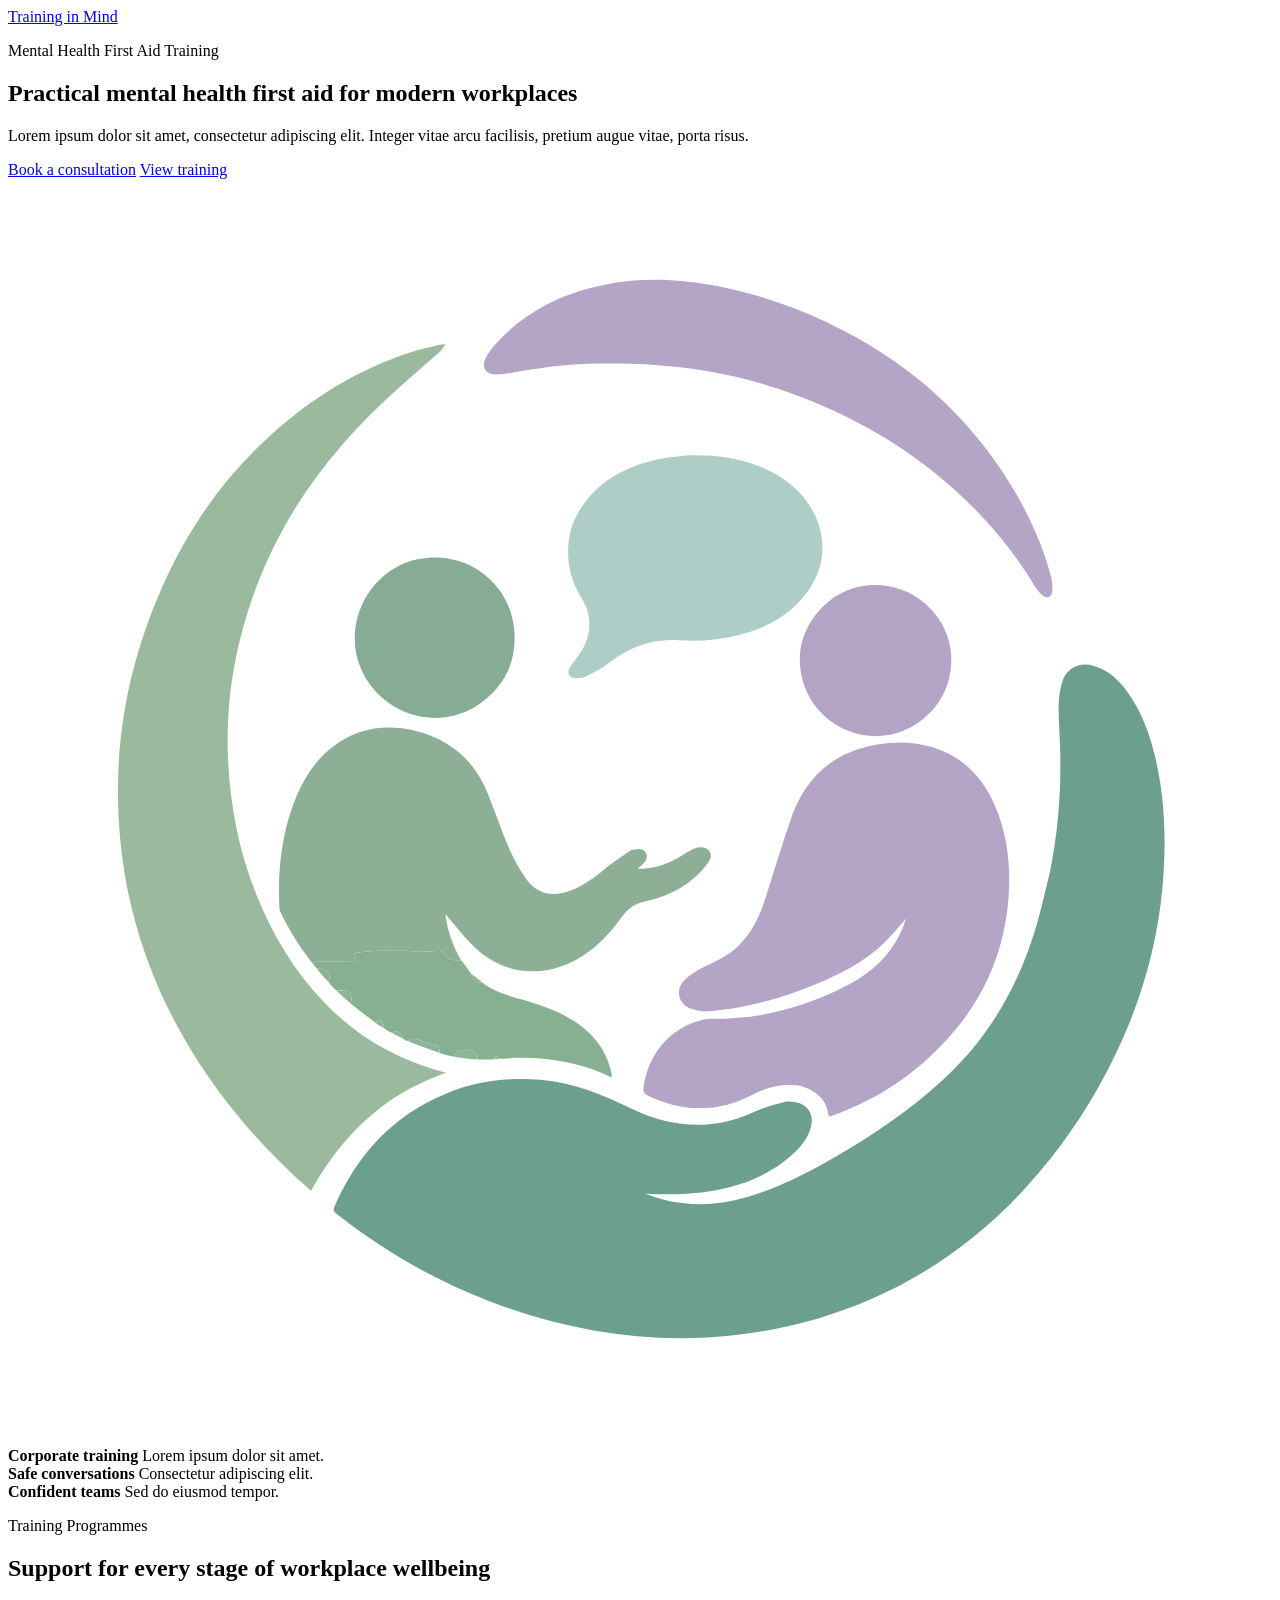
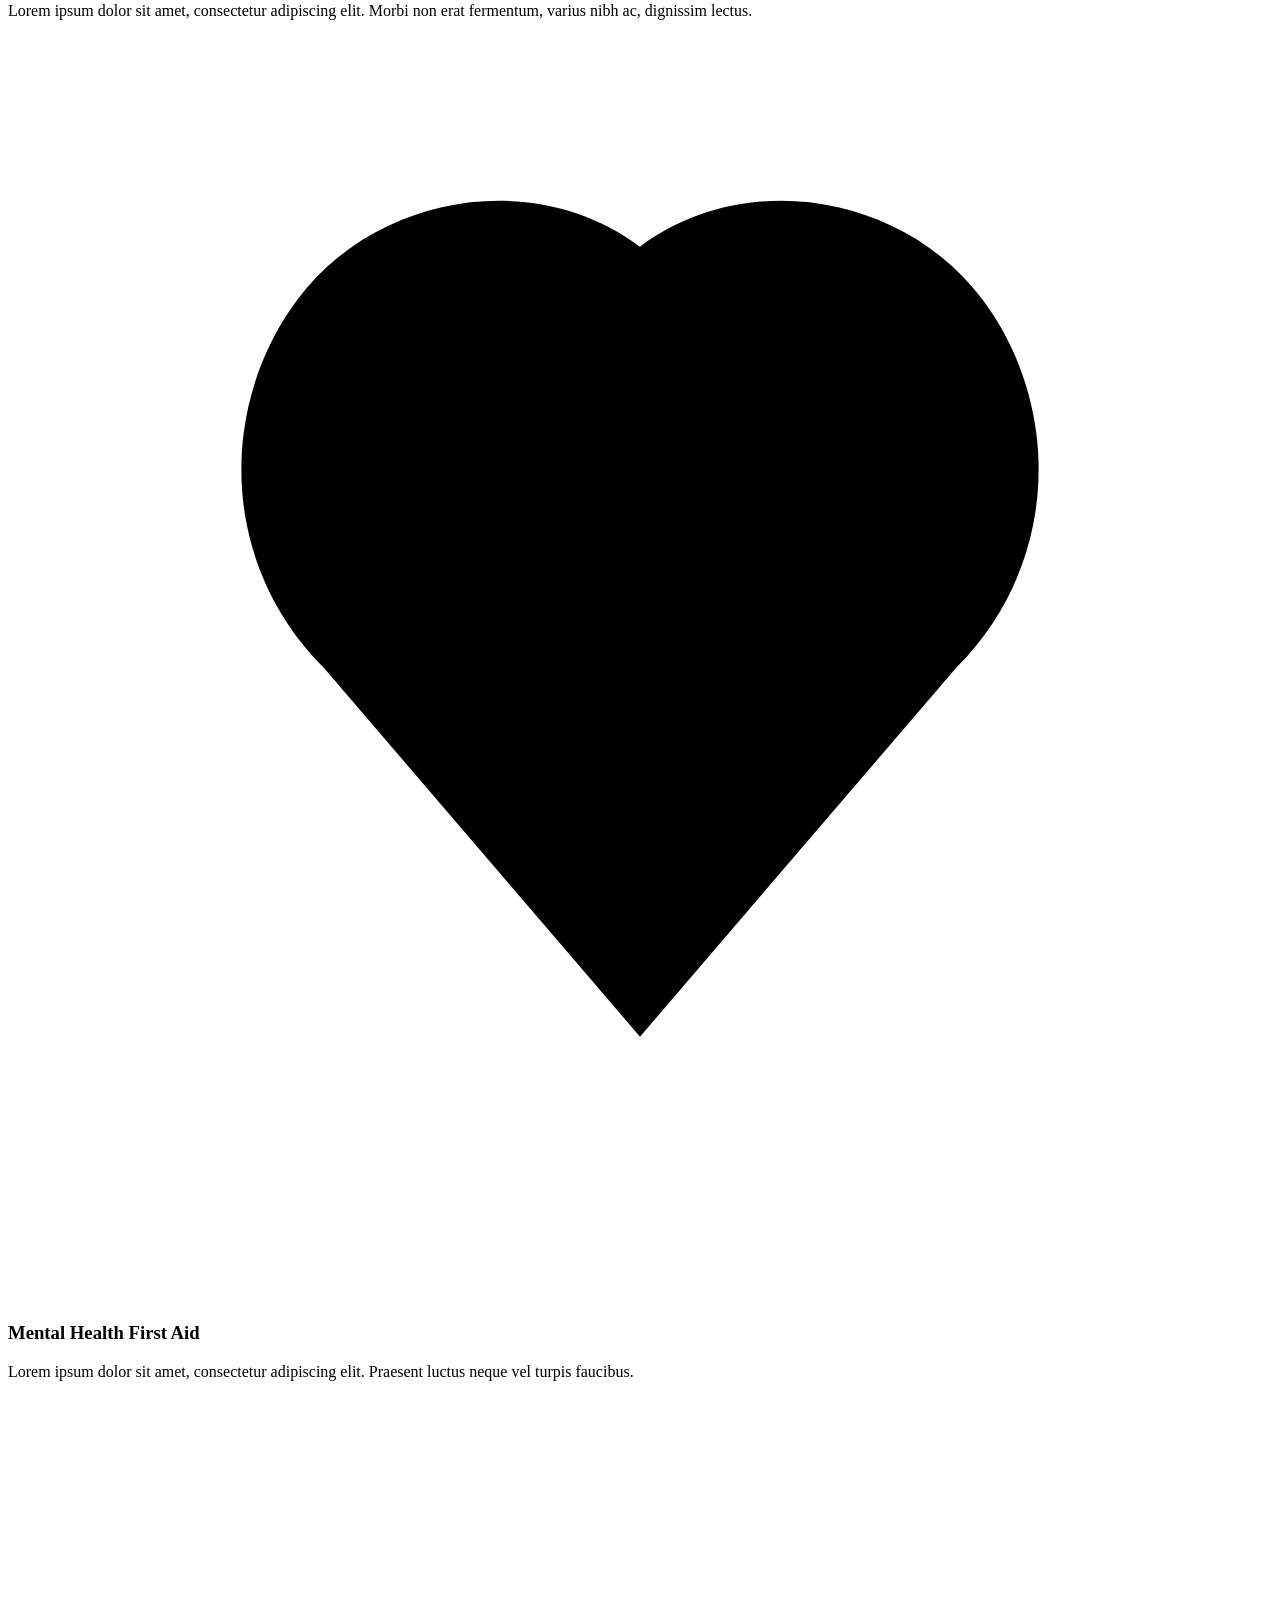
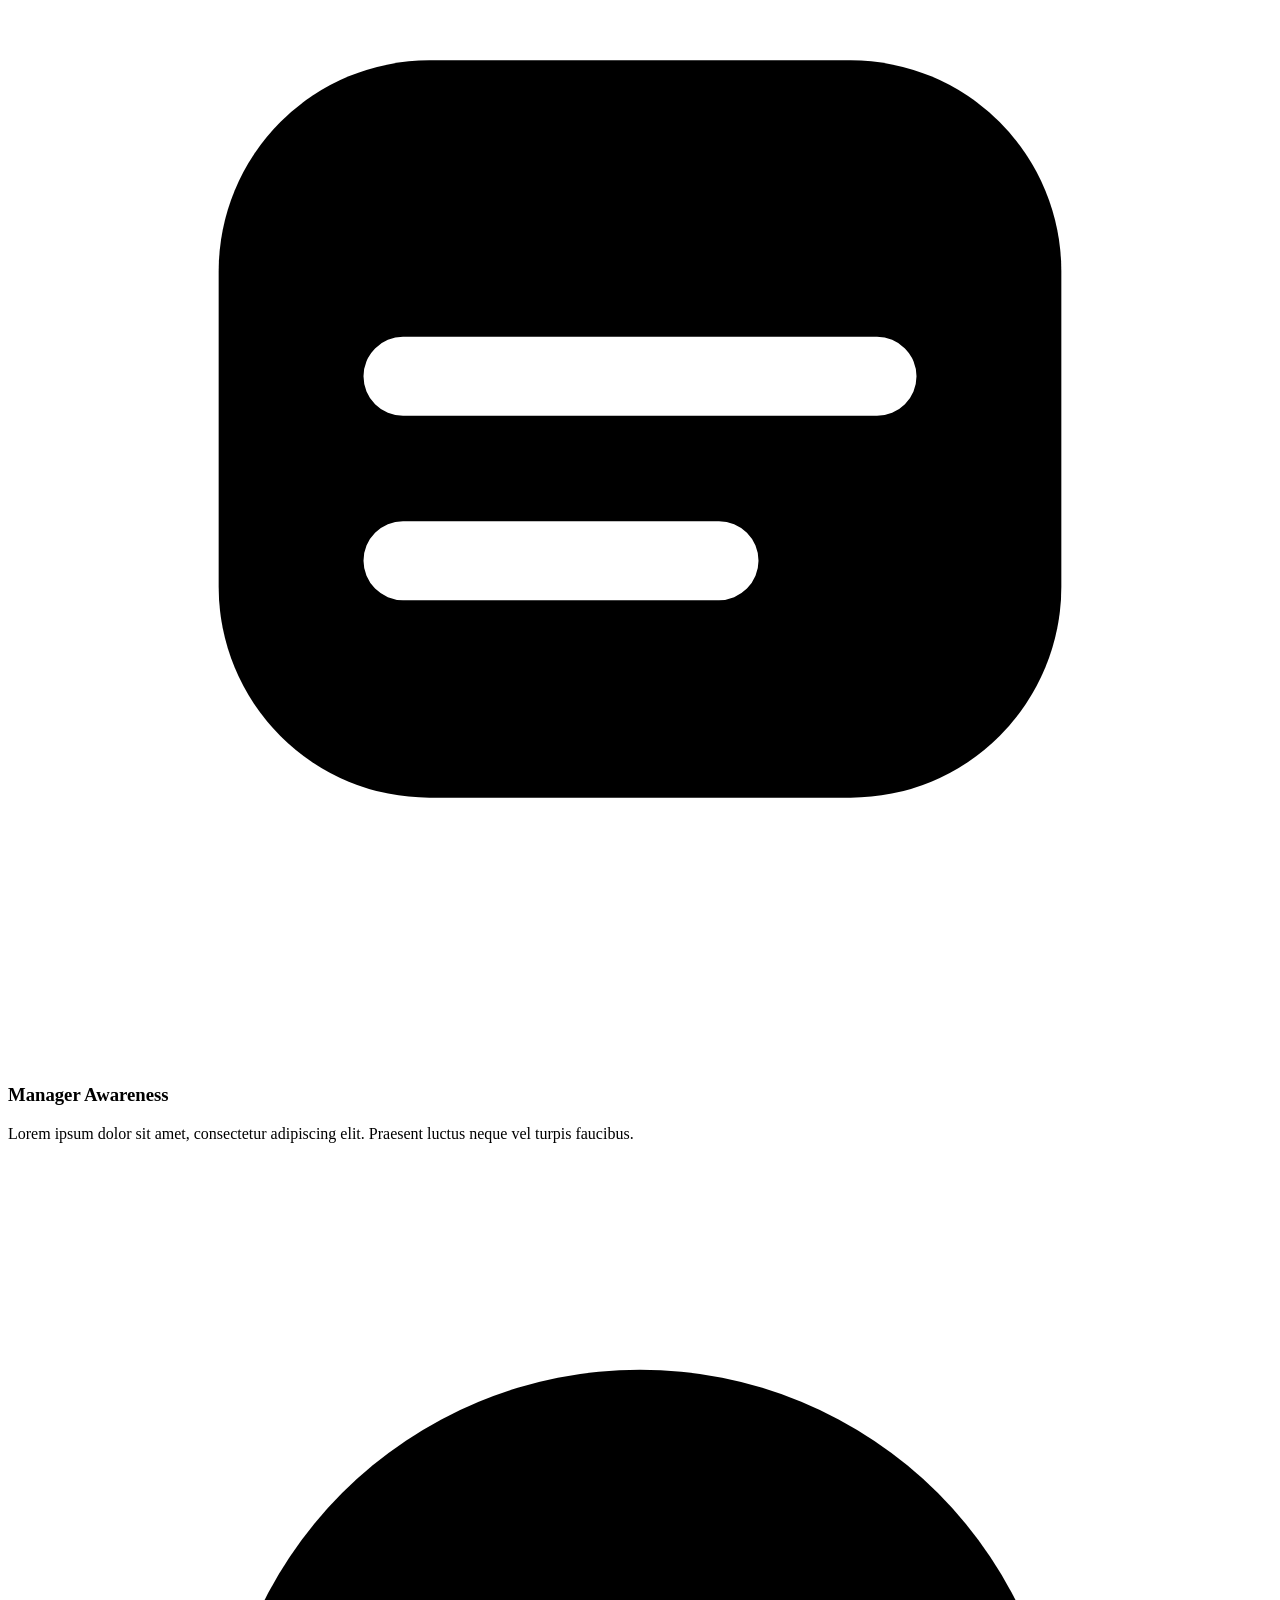
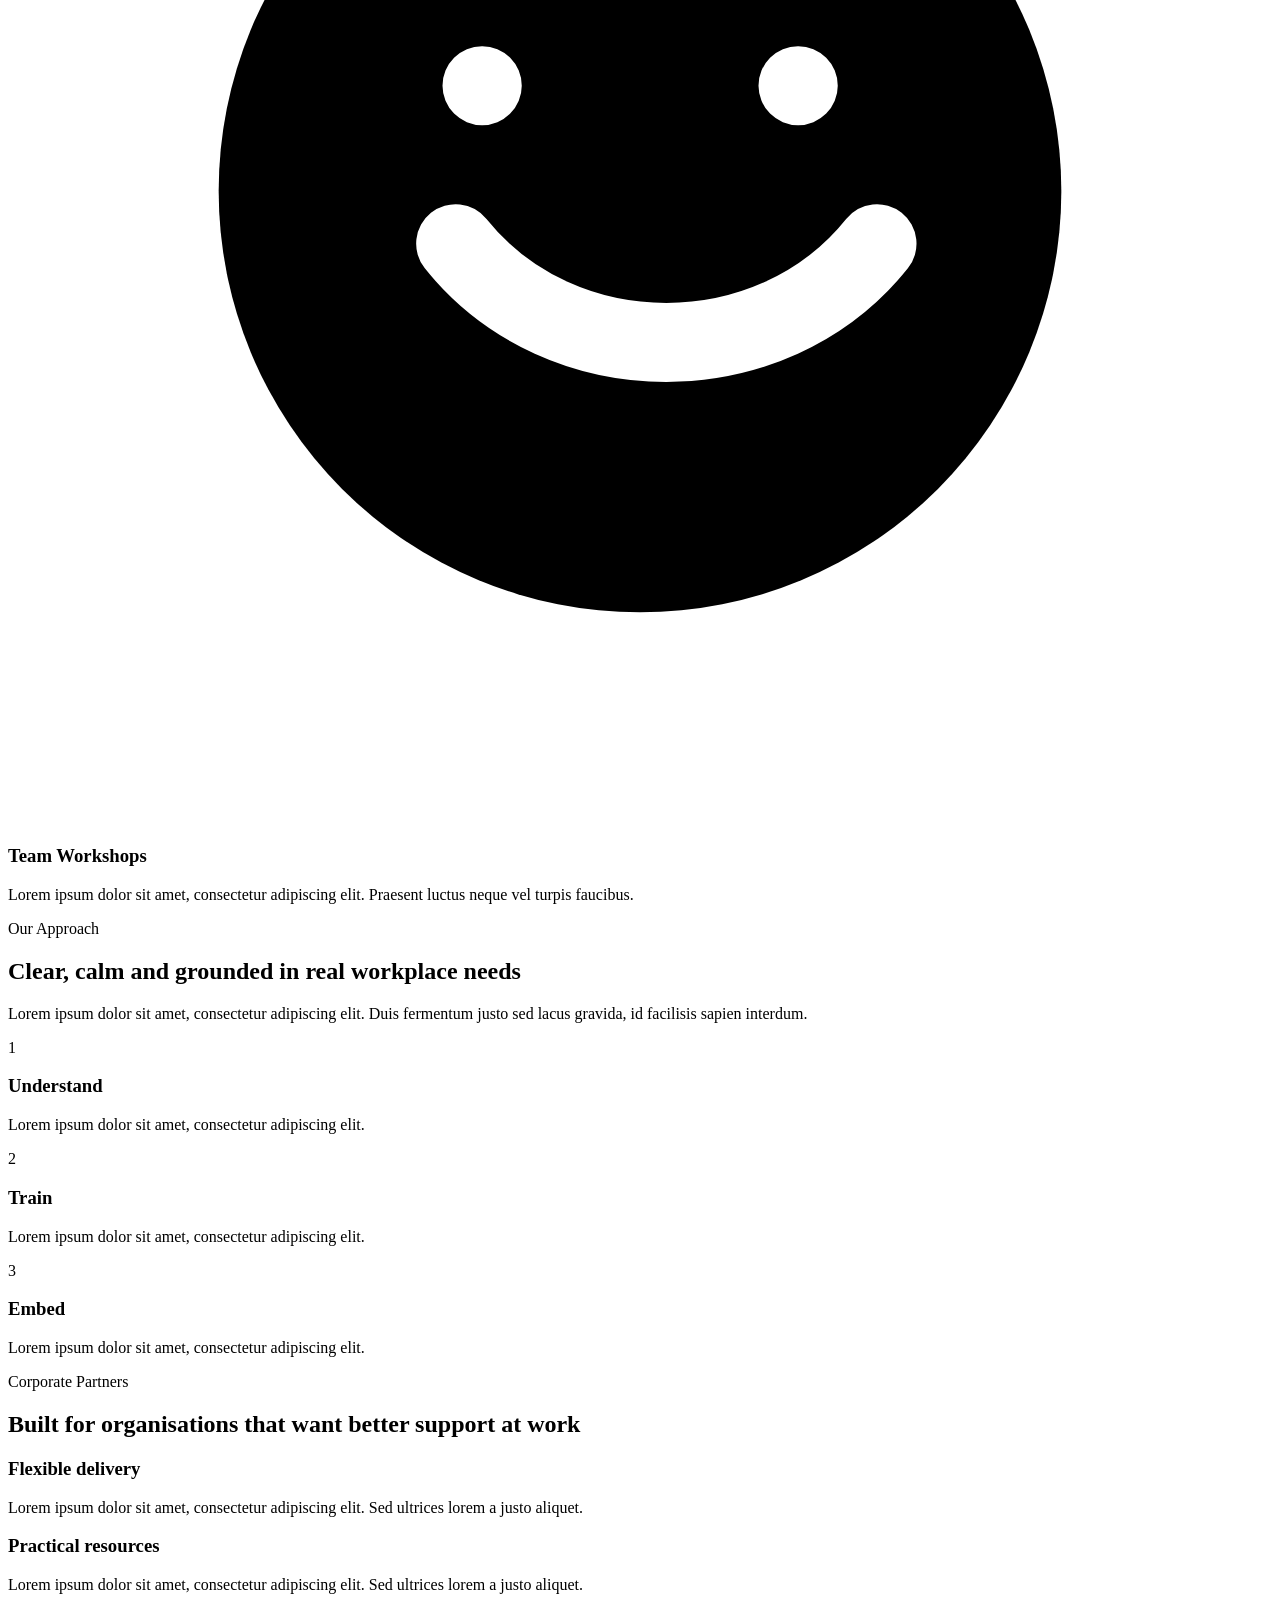
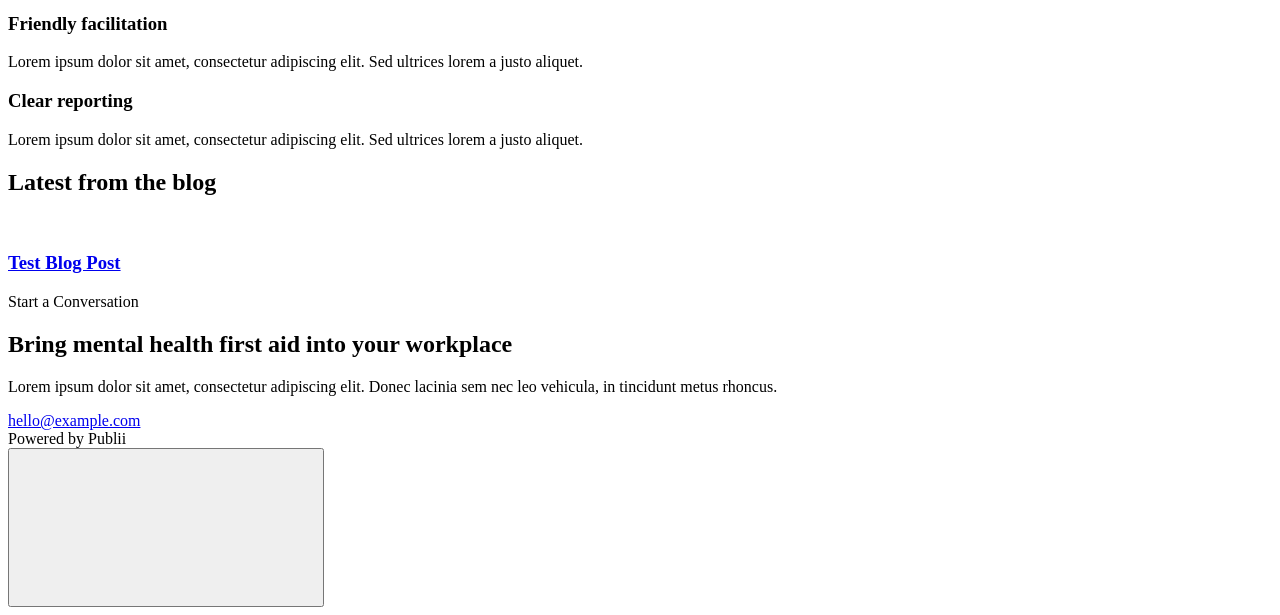
==== commit 4eac16ed: "Updated from Publii" ====
--- a/index.html
+++ b/index.html
@@ -1,6 +1,6 @@
-<!DOCTYPE html><html lang="en-gb"><head><meta charset="utf-8"><meta http-equiv="X-UA-Compatible" content="IE=edge"><meta name="viewport" content="width=device-width,initial-scale=1"><title>Home - Training in Mind</title><meta name="description" content="Editing this page Each section on this homepage (Hero, Business Strip, Training Programmes, Approach, Partners, Blog, Contact) is editable via&hellip;"><meta name="generator" content="Publii Open-Source CMS for Static Site"><link rel="canonical" href="https://thebillington.github.io/training-in-mind/"><link rel="alternate" type="application/atom+xml" href="https://thebillington.github.io/training-in-mind/feed.xml" title="Training in Mind - RSS"><link rel="alternate" type="application/json" href="https://thebillington.github.io/training-in-mind/feed.json" title="Training in Mind - JSON"><meta property="og:title" content="Home"><meta property="og:site_name" content="Training in Mind"><meta property="og:description" content="Editing this page Each section on this homepage (Hero, Business Strip, Training Programmes, Approach, Partners, Blog, Contact) is editable via&hellip;"><meta property="og:url" content="https://thebillington.github.io/training-in-mind/"><meta property="og:type" content="article"><link rel="stylesheet" href="https://thebillington.github.io/training-in-mind/assets/css/style.css?v=9763c2127e3ff107113b48061787f784"><link rel="stylesheet" href="https://thebillington.github.io/training-in-mind/assets/css/tim.css?v=cb474683d55e1f5a2a6f21ed46b2adef"><script type="application/ld+json">{"@context":"http://schema.org","@type":"Article","mainEntityOfPage":{"@type":"WebPage","@id":"https://thebillington.github.io/training-in-mind/"},"headline":"Home","datePublished":"2026-06-02T15:58+01:00","dateModified":"2026-06-02T19:11+01:00","description":"Editing this page Each section on this homepage (Hero, Business Strip, Training Programmes, Approach, Partners, Blog, Contact) is editable via&hellip;","author":{"@type":"Person","name":"Katie Douthwaite","url":"https://thebillington.github.io/training-in-mind/authors/katie-douthwaite/"},"publisher":{"@type":"Organization","name":"Katie Douthwaite"}}</script><noscript><style>img[loading] {
+<!DOCTYPE html><html lang="en-gb"><head><meta charset="utf-8"><meta http-equiv="X-UA-Compatible" content="IE=edge"><meta name="viewport" content="width=device-width,initial-scale=1"><title>Home - Training in Mind</title><meta name="description" content="Editing this page Each section on this homepage (Hero, Business Strip, Training Programmes, Approach, Partners, Blog, Contact) is editable via&hellip;"><meta name="generator" content="Publii Open-Source CMS for Static Site"><link rel="canonical" href="https://traininginmind.uk/"><link rel="alternate" type="application/atom+xml" href="https://traininginmind.uk/feed.xml" title="Training in Mind - RSS"><link rel="alternate" type="application/json" href="https://traininginmind.uk/feed.json" title="Training in Mind - JSON"><meta property="og:title" content="Home"><meta property="og:site_name" content="Training in Mind"><meta property="og:description" content="Editing this page Each section on this homepage (Hero, Business Strip, Training Programmes, Approach, Partners, Blog, Contact) is editable via&hellip;"><meta property="og:url" content="https://traininginmind.uk/"><meta property="og:type" content="article"><link rel="stylesheet" href="https://traininginmind.uk/assets/css/style.css?v=9763c2127e3ff107113b48061787f784"><link rel="stylesheet" href="https://traininginmind.uk/assets/css/tim.css?v=cb474683d55e1f5a2a6f21ed46b2adef"><script type="application/ld+json">{"@context":"http://schema.org","@type":"Article","mainEntityOfPage":{"@type":"WebPage","@id":"https://traininginmind.uk/"},"headline":"Home","datePublished":"2026-06-02T15:58+01:00","dateModified":"2026-06-02T19:11+01:00","description":"Editing this page Each section on this homepage (Hero, Business Strip, Training Programmes, Approach, Partners, Blog, Contact) is editable via&hellip;","author":{"@type":"Person","name":"Katie Douthwaite","url":"https://traininginmind.uk/authors/katie-douthwaite/"},"publisher":{"@type":"Organization","name":"Katie Douthwaite"}}</script><noscript><style>img[loading] {
                     opacity: 1;
-                }</style></noscript></head><body class="page-template lines"><div class="container lines lines--right"><header class="header"><a href="https://thebillington.github.io/training-in-mind/" class="logo">Training in Mind</a></header><main class="main tim-site"><section class="tim-hero" id="home"><div class="tim-hero__content"><p class="tim-eyebrow">Mental Health First Aid Training</p><h1>Practical mental health first aid for modern workplaces</h1><p>Lorem ipsum dolor sit amet, consectetur adipiscing elit. Integer vitae arcu facilisis, pretium augue vitae, porta risus.</p><div class="tim-actions" aria-label="Primary actions"><a class="tim-button tim-button--primary" href="#contact">Book a consultation</a> <a class="tim-button tim-button--secondary" href="#programmes">View training</a></div></div><div class="tim-hero__visual" aria-hidden="true"><svg viewBox="0 0 1254 1254" role="img" aria-label=""><path fill="#FEFEFE" opacity="1.000000" stroke="none" d="M459.772614,873.288757
+                }</style></noscript></head><body class="page-template lines"><div class="container lines lines--right"><header class="header"><a href="https://traininginmind.uk/" class="logo">Training in Mind</a></header><main class="main tim-site"><section class="tim-hero" id="home"><div class="tim-hero__content"><p class="tim-eyebrow">Mental Health First Aid Training</p><h1>Practical mental health first aid for modern workplaces</h1><p>Lorem ipsum dolor sit amet, consectetur adipiscing elit. Integer vitae arcu facilisis, pretium augue vitae, porta risus.</p><div class="tim-actions" aria-label="Primary actions"><a class="tim-button tim-button--primary" href="#contact">Book a consultation</a> <a class="tim-button tim-button--secondary" href="#programmes">View training</a></div></div><div class="tim-hero__visual" aria-hidden="true"><svg viewBox="0 0 1254 1254" role="img" aria-label=""><path fill="#FEFEFE" opacity="1.000000" stroke="none" d="M459.772614,873.288757
 	C461.853424,873.452393 463.934265,873.616028 466.928986,873.927734
 	C471.968445,873.706909 477.007935,873.486084 482.870148,873.324585
 	C484.244141,873.240540 485.618164,873.156494 487.871613,873.124695
@@ -471,7 +471,7 @@
 M433.481628,726.480347
 	C433.548157,726.427979 433.539948,726.639648 433.539948,726.639648
 	C433.539948,726.639648 433.415131,726.532654 433.481628,726.480347
-z"/></svg></div></section><section class="tim-strip" aria-label="Business outcomes"><div><strong>Corporate training</strong> <span>Lorem ipsum dolor sit amet.</span></div><div><strong>Safe conversations</strong> <span>Consectetur adipiscing elit.</span></div><div><strong>Confident teams</strong> <span>Sed do eiusmod tempor.</span></div></section><section class="tim-section" id="programmes"><div class="tim-section__header"><p class="tim-eyebrow">Training Programmes</p><h2>Support for every stage of workplace wellbeing</h2><p>Lorem ipsum dolor sit amet, consectetur adipiscing elit. Morbi non erat fermentum, varius nibh ac, dignissim lectus.</p></div><div class="tim-card-grid"><article class="tim-card"><div class="tim-icon" aria-hidden="true"><svg viewBox="0 0 48 48"><path d="M24 8c-4-3-10-2-13 2s-3 10 1 14l12 14 12-14c4-4 4-10 1-14s-9-5-13-2z" fill="currentColor"/></svg></div><h3>Mental Health First Aid</h3><p>Lorem ipsum dolor sit amet, consectetur adipiscing elit. Praesent luctus neque vel turpis faucibus.</p></article><article class="tim-card"><div class="tim-icon tim-icon--blue" aria-hidden="true"><svg viewBox="0 0 48 48"><rect x="8" y="10" width="32" height="28" rx="8" fill="currentColor"/><path d="M15 22h18M15 29h12" stroke="#ffffff" stroke-width="3" stroke-linecap="round"/></svg></div><h3>Manager Awareness</h3><p>Lorem ipsum dolor sit amet, consectetur adipiscing elit. Praesent luctus neque vel turpis faucibus.</p></article><article class="tim-card"><div class="tim-icon tim-icon--rose" aria-hidden="true"><svg viewBox="0 0 48 48"><circle cx="24" cy="24" r="16" fill="currentColor"/><path d="M17 26c4 5 12 5 16 0M18 20h.01M30 20h.01" stroke="#ffffff" stroke-width="3" stroke-linecap="round"/></svg></div><h3>Team Workshops</h3><p>Lorem ipsum dolor sit amet, consectetur adipiscing elit. Praesent luctus neque vel turpis faucibus.</p></article></div></section><section class="tim-section tim-section--soft" id="approach"><div class="tim-split"><div><p class="tim-eyebrow">Our Approach</p><h2>Clear, calm and grounded in real workplace needs</h2><p>Lorem ipsum dolor sit amet, consectetur adipiscing elit. Duis fermentum justo sed lacus gravida, id facilisis sapien interdum.</p></div><div class="tim-steps"><div class="tim-step"><span>1</span><div><h3>Understand</h3><p>Lorem ipsum dolor sit amet, consectetur adipiscing elit.</p></div></div><div class="tim-step"><span>2</span><div><h3>Train</h3><p>Lorem ipsum dolor sit amet, consectetur adipiscing elit.</p></div></div><div class="tim-step"><span>3</span><div><h3>Embed</h3><p>Lorem ipsum dolor sit amet, consectetur adipiscing elit.</p></div></div></div></div></section><section class="tim-section" id="partners"><div class="tim-section__header"><p class="tim-eyebrow">Corporate Partners</p><h2>Built for organisations that want better support at work</h2></div><div class="tim-feature-grid"><div class="tim-feature"><h3>Flexible delivery</h3><p>Lorem ipsum dolor sit amet, consectetur adipiscing elit. Sed ultrices lorem a justo aliquet.</p></div><div class="tim-feature"><h3>Practical resources</h3><p>Lorem ipsum dolor sit amet, consectetur adipiscing elit. Sed ultrices lorem a justo aliquet.</p></div><div class="tim-feature"><h3>Friendly facilitation</h3><p>Lorem ipsum dolor sit amet, consectetur adipiscing elit. Sed ultrices lorem a justo aliquet.</p></div><div class="tim-feature"><h3>Clear reporting</h3><p>Lorem ipsum dolor sit amet, consectetur adipiscing elit. Sed ultrices lorem a justo aliquet.</p></div></div></section><section class="tim-section" id="blog"><div class="tim-section__header"><h2>Latest from the blog</h2></div><div class="tim-card-grid"><article class="tim-card"><div class="tim-card__img"><img src="https://thebillington.github.io/training-in-mind/media/posts/2/mental-health-care-sketch-diagram_53876-123900.avif" alt="" loading="lazy"></div><h3><a href="https://thebillington.github.io/training-in-mind/test-blog-post.html">Test Blog Post</a></h3></article></div></section><section class="tim-contact" id="contact"><div><p class="tim-eyebrow">Start a Conversation</p><h2>Bring mental health first aid into your workplace</h2><p>Lorem ipsum dolor sit amet, consectetur adipiscing elit. Donec lacinia sem nec leo vehicula, in tincidunt metus rhoncus.</p></div><a class="tim-button tim-button--primary" href="mailto:hello@example.com">hello@example.com</a></section></main><footer class="footer"><div class="footer__left"><div class="footer__copy">Powered by Publii</div></div><button onclick="backToTopFunction()" id="backToTop" class="footer__bttop" aria-label="Back to top" title="Back to top"><svg><use xlink:href="https://thebillington.github.io/training-in-mind/assets/svg/svg-map.svg#toparrow"/></svg></button></footer></div><script>window.publiiThemeMenuConfig = { mobileMenuMode: 'sidebar', animationSpeed: 300, submenuWidth: 'auto', doubleClickTime: 500, mobileMenuExpandableSubmenus: true, relatedContainerForOverlayMenuSelector: '.navbar', };</script><script defer="defer" src="https://thebillington.github.io/training-in-mind/assets/js/scripts.min.js?v=628f9b14187b480516b6c7f8be1e7585"></script><script>function publiiDetectLoadedImages () {
+z"/></svg></div></section><section class="tim-strip" aria-label="Business outcomes"><div><strong>Corporate training</strong> <span>Lorem ipsum dolor sit amet.</span></div><div><strong>Safe conversations</strong> <span>Consectetur adipiscing elit.</span></div><div><strong>Confident teams</strong> <span>Sed do eiusmod tempor.</span></div></section><section class="tim-section" id="programmes"><div class="tim-section__header"><p class="tim-eyebrow">Training Programmes</p><h2>Support for every stage of workplace wellbeing</h2><p>Lorem ipsum dolor sit amet, consectetur adipiscing elit. Morbi non erat fermentum, varius nibh ac, dignissim lectus.</p></div><div class="tim-card-grid"><article class="tim-card"><div class="tim-icon" aria-hidden="true"><svg viewBox="0 0 48 48"><path d="M24 8c-4-3-10-2-13 2s-3 10 1 14l12 14 12-14c4-4 4-10 1-14s-9-5-13-2z" fill="currentColor"/></svg></div><h3>Mental Health First Aid</h3><p>Lorem ipsum dolor sit amet, consectetur adipiscing elit. Praesent luctus neque vel turpis faucibus.</p></article><article class="tim-card"><div class="tim-icon tim-icon--blue" aria-hidden="true"><svg viewBox="0 0 48 48"><rect x="8" y="10" width="32" height="28" rx="8" fill="currentColor"/><path d="M15 22h18M15 29h12" stroke="#ffffff" stroke-width="3" stroke-linecap="round"/></svg></div><h3>Manager Awareness</h3><p>Lorem ipsum dolor sit amet, consectetur adipiscing elit. Praesent luctus neque vel turpis faucibus.</p></article><article class="tim-card"><div class="tim-icon tim-icon--rose" aria-hidden="true"><svg viewBox="0 0 48 48"><circle cx="24" cy="24" r="16" fill="currentColor"/><path d="M17 26c4 5 12 5 16 0M18 20h.01M30 20h.01" stroke="#ffffff" stroke-width="3" stroke-linecap="round"/></svg></div><h3>Team Workshops</h3><p>Lorem ipsum dolor sit amet, consectetur adipiscing elit. Praesent luctus neque vel turpis faucibus.</p></article></div></section><section class="tim-section tim-section--soft" id="approach"><div class="tim-split"><div><p class="tim-eyebrow">Our Approach</p><h2>Clear, calm and grounded in real workplace needs</h2><p>Lorem ipsum dolor sit amet, consectetur adipiscing elit. Duis fermentum justo sed lacus gravida, id facilisis sapien interdum.</p></div><div class="tim-steps"><div class="tim-step"><span>1</span><div><h3>Understand</h3><p>Lorem ipsum dolor sit amet, consectetur adipiscing elit.</p></div></div><div class="tim-step"><span>2</span><div><h3>Train</h3><p>Lorem ipsum dolor sit amet, consectetur adipiscing elit.</p></div></div><div class="tim-step"><span>3</span><div><h3>Embed</h3><p>Lorem ipsum dolor sit amet, consectetur adipiscing elit.</p></div></div></div></div></section><section class="tim-section" id="partners"><div class="tim-section__header"><p class="tim-eyebrow">Corporate Partners</p><h2>Built for organisations that want better support at work</h2></div><div class="tim-feature-grid"><div class="tim-feature"><h3>Flexible delivery</h3><p>Lorem ipsum dolor sit amet, consectetur adipiscing elit. Sed ultrices lorem a justo aliquet.</p></div><div class="tim-feature"><h3>Practical resources</h3><p>Lorem ipsum dolor sit amet, consectetur adipiscing elit. Sed ultrices lorem a justo aliquet.</p></div><div class="tim-feature"><h3>Friendly facilitation</h3><p>Lorem ipsum dolor sit amet, consectetur adipiscing elit. Sed ultrices lorem a justo aliquet.</p></div><div class="tim-feature"><h3>Clear reporting</h3><p>Lorem ipsum dolor sit amet, consectetur adipiscing elit. Sed ultrices lorem a justo aliquet.</p></div></div></section><section class="tim-section" id="blog"><div class="tim-section__header"><h2>Latest from the blog</h2></div><div class="tim-card-grid"><article class="tim-card"><div class="tim-card__img"><img src="https://traininginmind.uk/media/posts/2/mental-health-care-sketch-diagram_53876-123900.avif" alt="" loading="lazy"></div><h3><a href="https://traininginmind.uk/test-blog-post.html">Test Blog Post</a></h3></article></div></section><section class="tim-contact" id="contact"><div><p class="tim-eyebrow">Start a Conversation</p><h2>Bring mental health first aid into your workplace</h2><p>Lorem ipsum dolor sit amet, consectetur adipiscing elit. Donec lacinia sem nec leo vehicula, in tincidunt metus rhoncus.</p></div><a class="tim-button tim-button--primary" href="mailto:hello@example.com">hello@example.com</a></section></main><footer class="footer"><div class="footer__left"><div class="footer__copy">Powered by Publii</div></div><button onclick="backToTopFunction()" id="backToTop" class="footer__bttop" aria-label="Back to top" title="Back to top"><svg><use xlink:href="https://traininginmind.uk/assets/svg/svg-map.svg#toparrow"/></svg></button></footer></div><script>window.publiiThemeMenuConfig = { mobileMenuMode: 'sidebar', animationSpeed: 300, submenuWidth: 'auto', doubleClickTime: 500, mobileMenuExpandableSubmenus: true, relatedContainerForOverlayMenuSelector: '.navbar', };</script><script defer="defer" src="https://traininginmind.uk/assets/js/scripts.min.js?v=628f9b14187b480516b6c7f8be1e7585"></script><script>function publiiDetectLoadedImages () {
          var images = document.querySelectorAll('img[loading]:not(.is-loaded)');
          for (var i = 0; i < images.length; i++) {
             if (images[i].complete) {
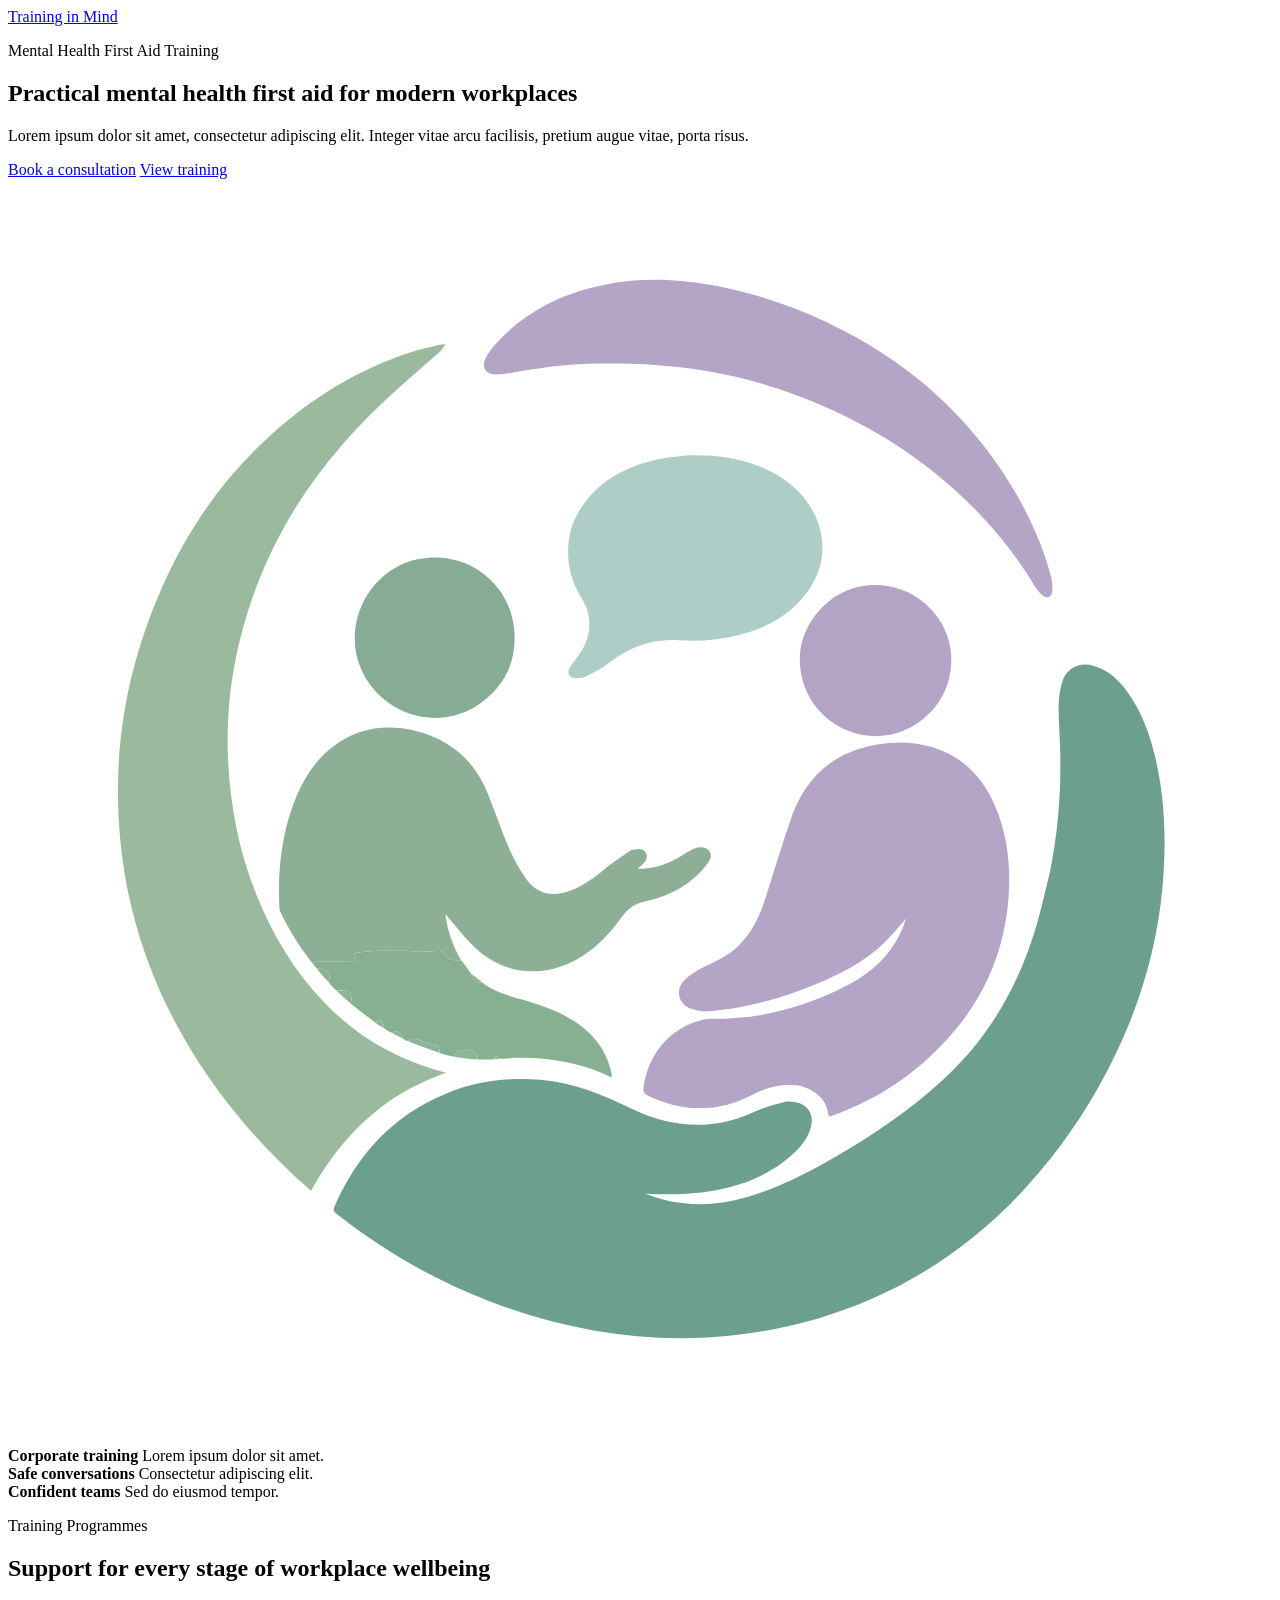
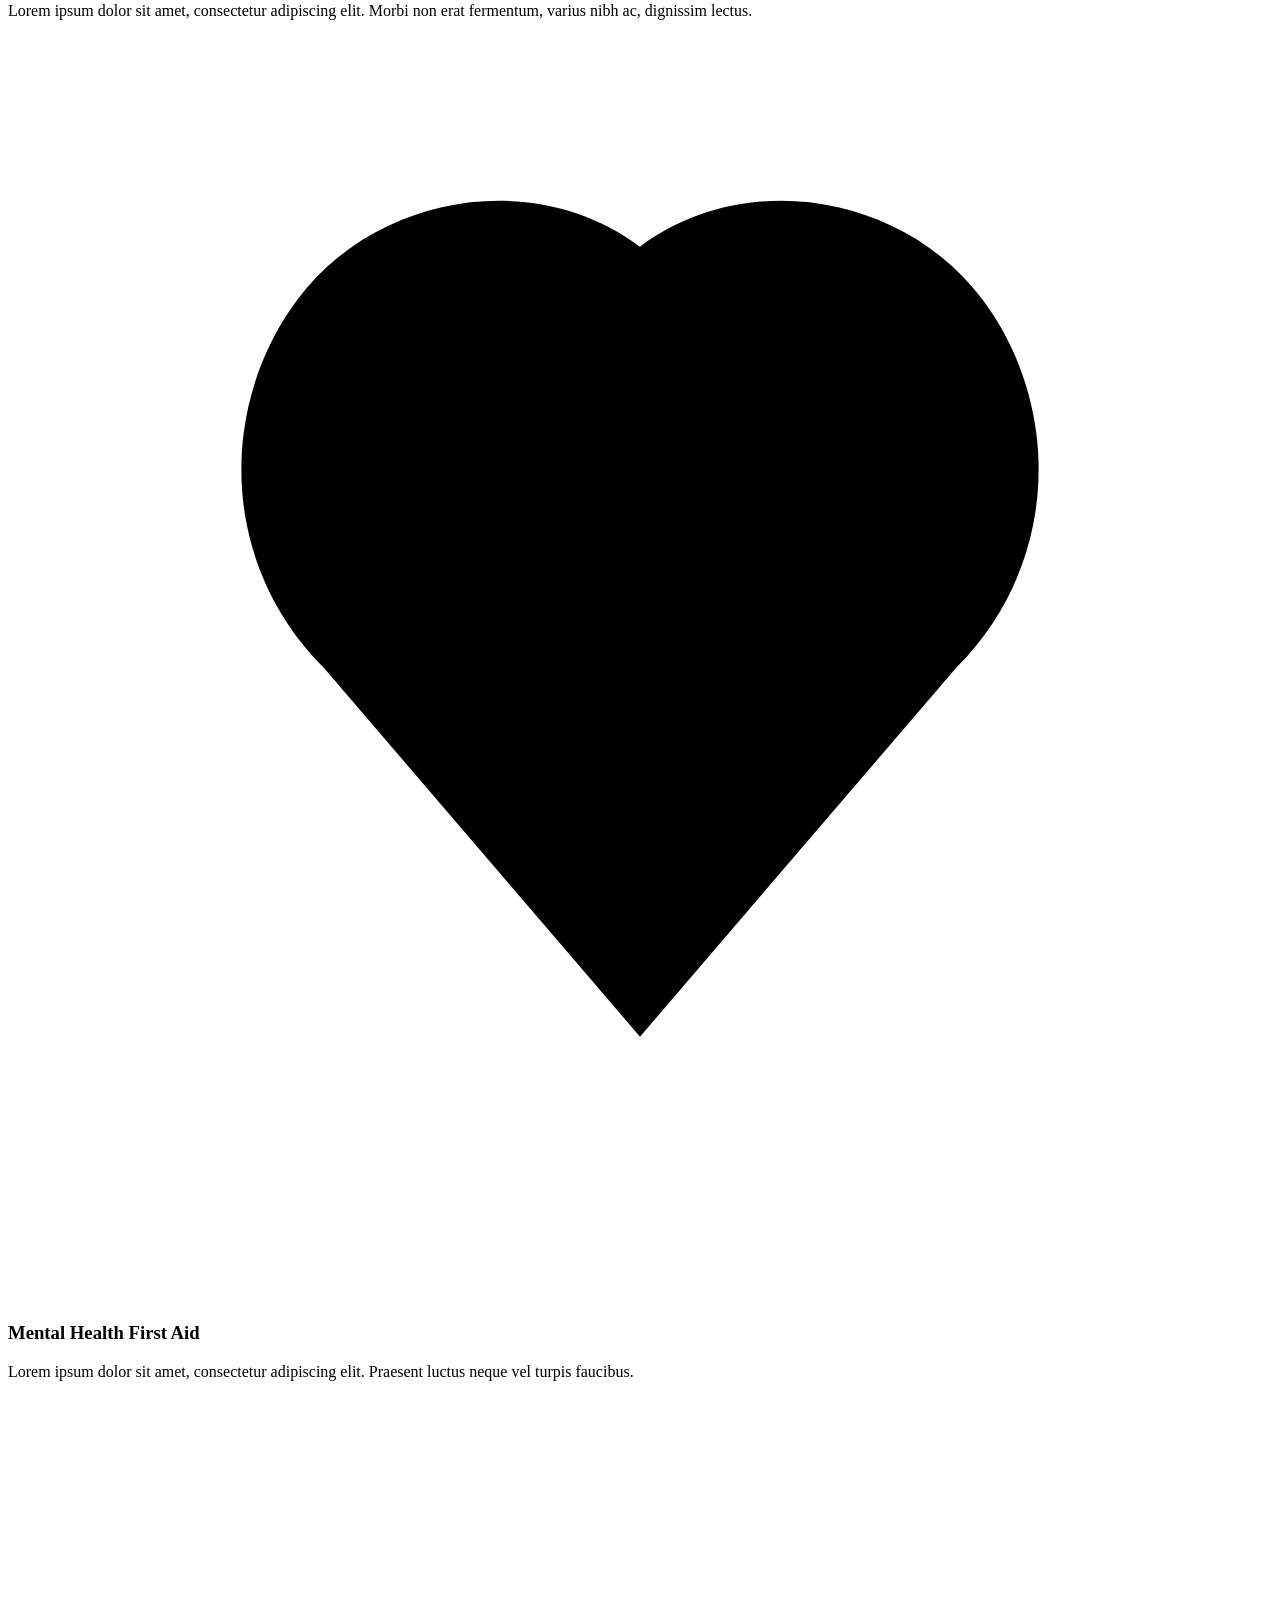
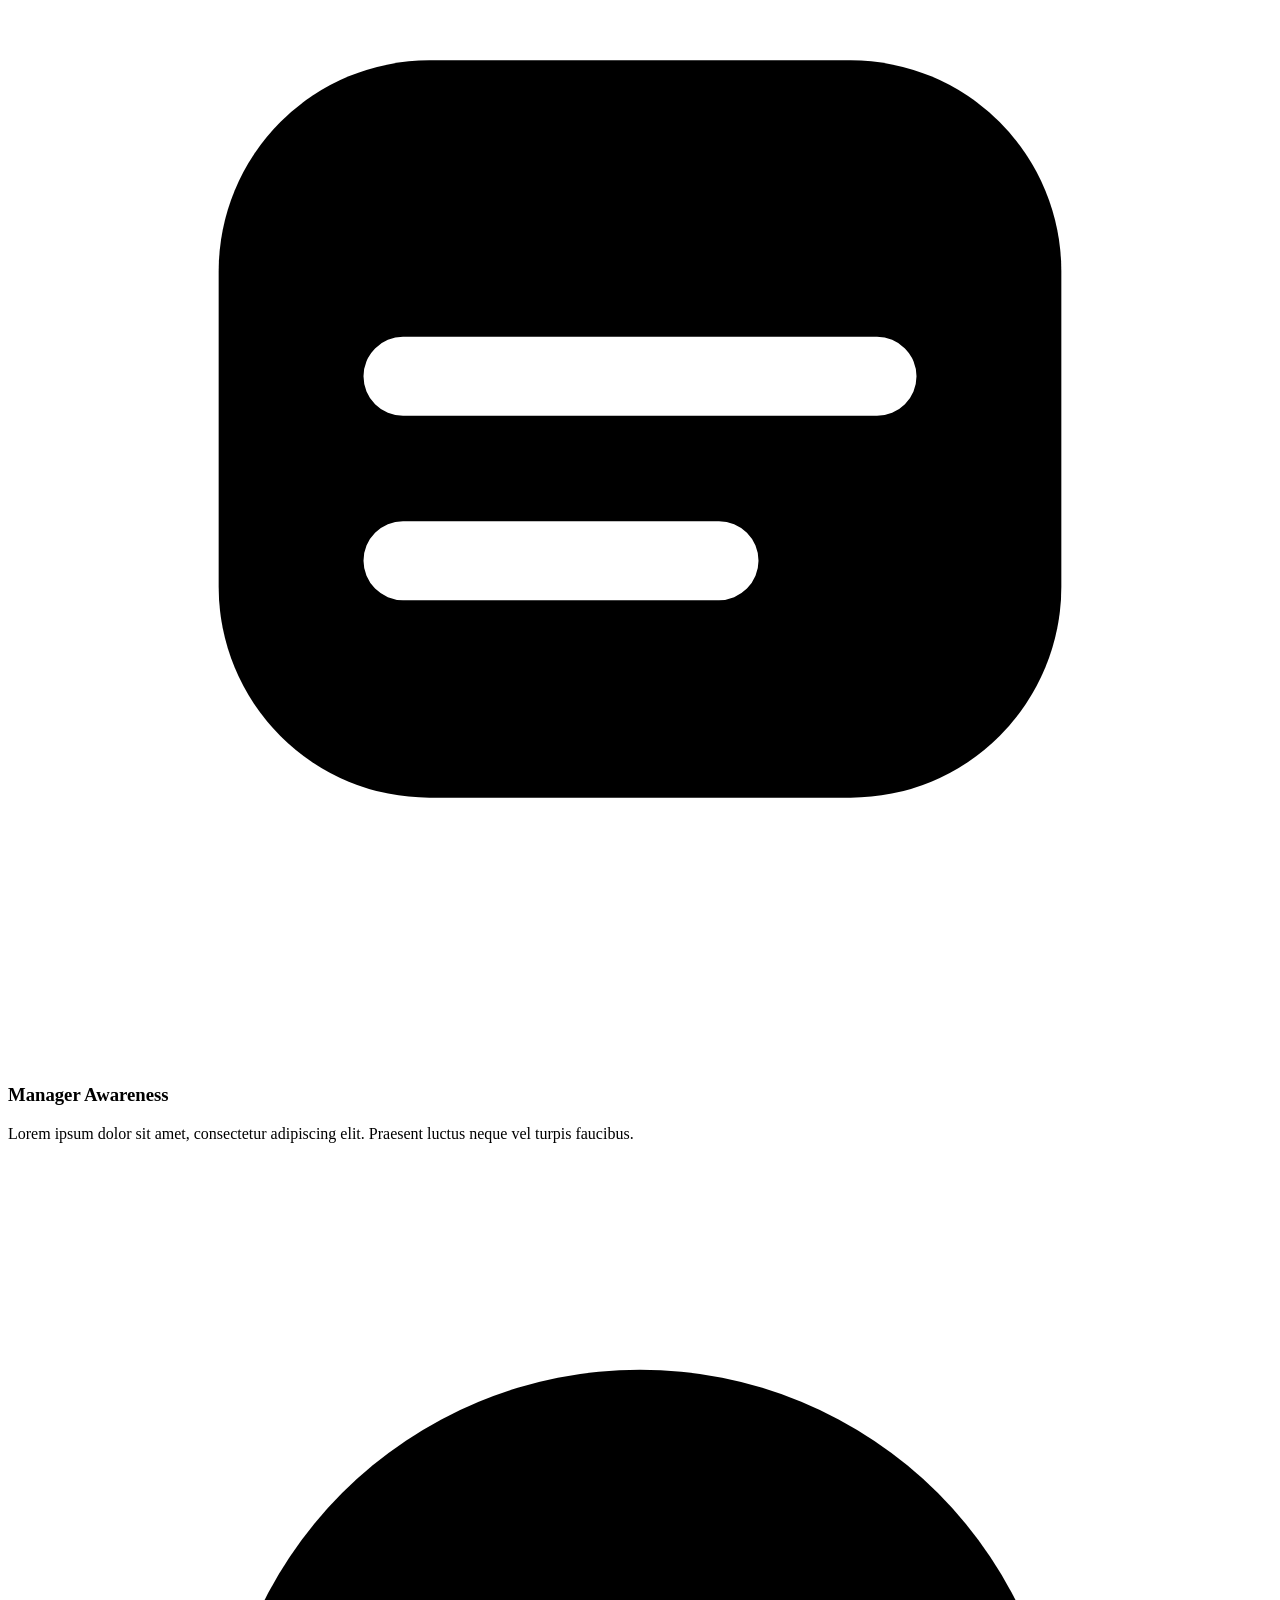
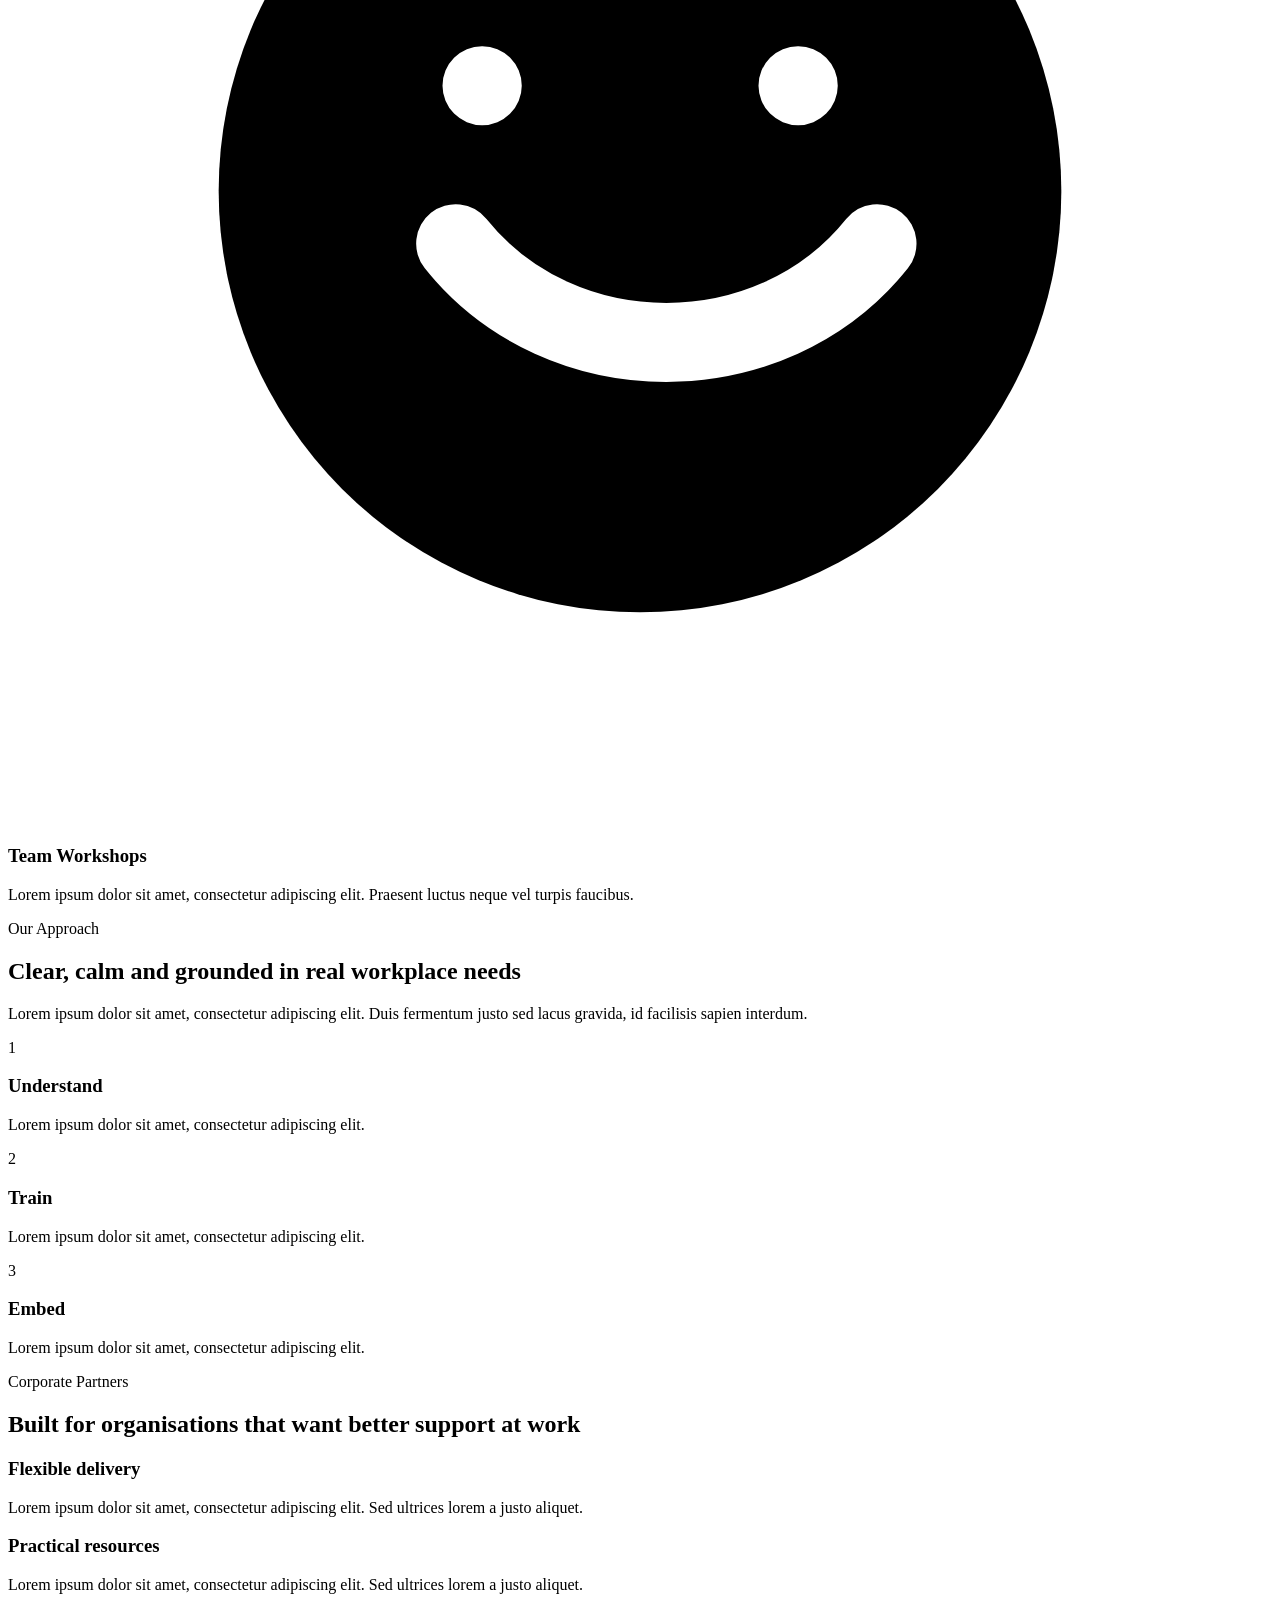
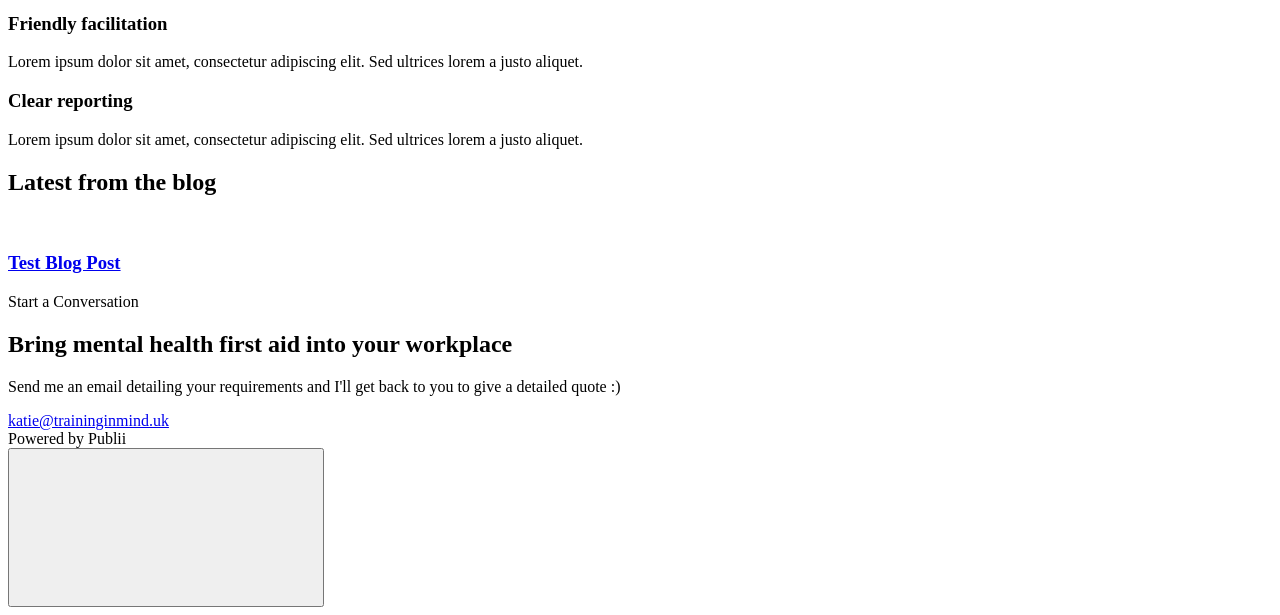
==== commit 9cada595: "Updated from Publii" ====
--- a/index.html
+++ b/index.html
@@ -1,4 +1,4 @@
-<!DOCTYPE html><html lang="en-gb"><head><meta charset="utf-8"><meta http-equiv="X-UA-Compatible" content="IE=edge"><meta name="viewport" content="width=device-width,initial-scale=1"><title>Home - Training in Mind</title><meta name="description" content="Editing this page Each section on this homepage (Hero, Business Strip, Training Programmes, Approach, Partners, Blog, Contact) is editable via&hellip;"><meta name="generator" content="Publii Open-Source CMS for Static Site"><link rel="canonical" href="https://traininginmind.uk/"><link rel="alternate" type="application/atom+xml" href="https://traininginmind.uk/feed.xml" title="Training in Mind - RSS"><link rel="alternate" type="application/json" href="https://traininginmind.uk/feed.json" title="Training in Mind - JSON"><meta property="og:title" content="Home"><meta property="og:site_name" content="Training in Mind"><meta property="og:description" content="Editing this page Each section on this homepage (Hero, Business Strip, Training Programmes, Approach, Partners, Blog, Contact) is editable via&hellip;"><meta property="og:url" content="https://traininginmind.uk/"><meta property="og:type" content="article"><link rel="stylesheet" href="https://traininginmind.uk/assets/css/style.css?v=9763c2127e3ff107113b48061787f784"><link rel="stylesheet" href="https://traininginmind.uk/assets/css/tim.css?v=cb474683d55e1f5a2a6f21ed46b2adef"><script type="application/ld+json">{"@context":"http://schema.org","@type":"Article","mainEntityOfPage":{"@type":"WebPage","@id":"https://traininginmind.uk/"},"headline":"Home","datePublished":"2026-06-02T15:58+01:00","dateModified":"2026-06-02T19:11+01:00","description":"Editing this page Each section on this homepage (Hero, Business Strip, Training Programmes, Approach, Partners, Blog, Contact) is editable via&hellip;","author":{"@type":"Person","name":"Katie Douthwaite","url":"https://traininginmind.uk/authors/katie-douthwaite/"},"publisher":{"@type":"Organization","name":"Katie Douthwaite"}}</script><noscript><style>img[loading] {
+<!DOCTYPE html><html lang="en-gb"><head><meta charset="utf-8"><meta http-equiv="X-UA-Compatible" content="IE=edge"><meta name="viewport" content="width=device-width,initial-scale=1"><title>Home - Training in Mind</title><meta name="description" content="katie@traininginmind.ukEditing this page Each section on this homepage (Hero, Business Strip, Training Programmes, Approach, Partners, Blog, Contact) is editable via&hellip;"><meta name="generator" content="Publii Open-Source CMS for Static Site"><link rel="canonical" href="https://traininginmind.uk/"><link rel="alternate" type="application/atom+xml" href="https://traininginmind.uk/feed.xml" title="Training in Mind - RSS"><link rel="alternate" type="application/json" href="https://traininginmind.uk/feed.json" title="Training in Mind - JSON"><meta property="og:title" content="Home"><meta property="og:site_name" content="Training in Mind"><meta property="og:description" content="katie@traininginmind.ukEditing this page Each section on this homepage (Hero, Business Strip, Training Programmes, Approach, Partners, Blog, Contact) is editable via&hellip;"><meta property="og:url" content="https://traininginmind.uk/"><meta property="og:type" content="article"><link rel="stylesheet" href="https://traininginmind.uk/assets/css/style.css?v=9763c2127e3ff107113b48061787f784"><link rel="stylesheet" href="https://traininginmind.uk/assets/css/tim.css?v=cb474683d55e1f5a2a6f21ed46b2adef"><script type="application/ld+json">{"@context":"http://schema.org","@type":"Article","mainEntityOfPage":{"@type":"WebPage","@id":"https://traininginmind.uk/"},"headline":"Home","datePublished":"2026-06-02T15:58+01:00","dateModified":"2026-06-06T11:34+01:00","description":"katie@traininginmind.ukEditing this page Each section on this homepage (Hero, Business Strip, Training Programmes, Approach, Partners, Blog, Contact) is editable via&hellip;","author":{"@type":"Person","name":"Katie Douthwaite","url":"https://traininginmind.uk/authors/katie-douthwaite/"},"publisher":{"@type":"Organization","name":"Katie Douthwaite"}}</script><noscript><style>img[loading] {
                     opacity: 1;
                 }</style></noscript></head><body class="page-template lines"><div class="container lines lines--right"><header class="header"><a href="https://traininginmind.uk/" class="logo">Training in Mind</a></header><main class="main tim-site"><section class="tim-hero" id="home"><div class="tim-hero__content"><p class="tim-eyebrow">Mental Health First Aid Training</p><h1>Practical mental health first aid for modern workplaces</h1><p>Lorem ipsum dolor sit amet, consectetur adipiscing elit. Integer vitae arcu facilisis, pretium augue vitae, porta risus.</p><div class="tim-actions" aria-label="Primary actions"><a class="tim-button tim-button--primary" href="#contact">Book a consultation</a> <a class="tim-button tim-button--secondary" href="#programmes">View training</a></div></div><div class="tim-hero__visual" aria-hidden="true"><svg viewBox="0 0 1254 1254" role="img" aria-label=""><path fill="#FEFEFE" opacity="1.000000" stroke="none" d="M459.772614,873.288757
 	C461.853424,873.452393 463.934265,873.616028 466.928986,873.927734
@@ -471,7 +471,7 @@
 M433.481628,726.480347
 	C433.548157,726.427979 433.539948,726.639648 433.539948,726.639648
 	C433.539948,726.639648 433.415131,726.532654 433.481628,726.480347
-z"/></svg></div></section><section class="tim-strip" aria-label="Business outcomes"><div><strong>Corporate training</strong> <span>Lorem ipsum dolor sit amet.</span></div><div><strong>Safe conversations</strong> <span>Consectetur adipiscing elit.</span></div><div><strong>Confident teams</strong> <span>Sed do eiusmod tempor.</span></div></section><section class="tim-section" id="programmes"><div class="tim-section__header"><p class="tim-eyebrow">Training Programmes</p><h2>Support for every stage of workplace wellbeing</h2><p>Lorem ipsum dolor sit amet, consectetur adipiscing elit. Morbi non erat fermentum, varius nibh ac, dignissim lectus.</p></div><div class="tim-card-grid"><article class="tim-card"><div class="tim-icon" aria-hidden="true"><svg viewBox="0 0 48 48"><path d="M24 8c-4-3-10-2-13 2s-3 10 1 14l12 14 12-14c4-4 4-10 1-14s-9-5-13-2z" fill="currentColor"/></svg></div><h3>Mental Health First Aid</h3><p>Lorem ipsum dolor sit amet, consectetur adipiscing elit. Praesent luctus neque vel turpis faucibus.</p></article><article class="tim-card"><div class="tim-icon tim-icon--blue" aria-hidden="true"><svg viewBox="0 0 48 48"><rect x="8" y="10" width="32" height="28" rx="8" fill="currentColor"/><path d="M15 22h18M15 29h12" stroke="#ffffff" stroke-width="3" stroke-linecap="round"/></svg></div><h3>Manager Awareness</h3><p>Lorem ipsum dolor sit amet, consectetur adipiscing elit. Praesent luctus neque vel turpis faucibus.</p></article><article class="tim-card"><div class="tim-icon tim-icon--rose" aria-hidden="true"><svg viewBox="0 0 48 48"><circle cx="24" cy="24" r="16" fill="currentColor"/><path d="M17 26c4 5 12 5 16 0M18 20h.01M30 20h.01" stroke="#ffffff" stroke-width="3" stroke-linecap="round"/></svg></div><h3>Team Workshops</h3><p>Lorem ipsum dolor sit amet, consectetur adipiscing elit. Praesent luctus neque vel turpis faucibus.</p></article></div></section><section class="tim-section tim-section--soft" id="approach"><div class="tim-split"><div><p class="tim-eyebrow">Our Approach</p><h2>Clear, calm and grounded in real workplace needs</h2><p>Lorem ipsum dolor sit amet, consectetur adipiscing elit. Duis fermentum justo sed lacus gravida, id facilisis sapien interdum.</p></div><div class="tim-steps"><div class="tim-step"><span>1</span><div><h3>Understand</h3><p>Lorem ipsum dolor sit amet, consectetur adipiscing elit.</p></div></div><div class="tim-step"><span>2</span><div><h3>Train</h3><p>Lorem ipsum dolor sit amet, consectetur adipiscing elit.</p></div></div><div class="tim-step"><span>3</span><div><h3>Embed</h3><p>Lorem ipsum dolor sit amet, consectetur adipiscing elit.</p></div></div></div></div></section><section class="tim-section" id="partners"><div class="tim-section__header"><p class="tim-eyebrow">Corporate Partners</p><h2>Built for organisations that want better support at work</h2></div><div class="tim-feature-grid"><div class="tim-feature"><h3>Flexible delivery</h3><p>Lorem ipsum dolor sit amet, consectetur adipiscing elit. Sed ultrices lorem a justo aliquet.</p></div><div class="tim-feature"><h3>Practical resources</h3><p>Lorem ipsum dolor sit amet, consectetur adipiscing elit. Sed ultrices lorem a justo aliquet.</p></div><div class="tim-feature"><h3>Friendly facilitation</h3><p>Lorem ipsum dolor sit amet, consectetur adipiscing elit. Sed ultrices lorem a justo aliquet.</p></div><div class="tim-feature"><h3>Clear reporting</h3><p>Lorem ipsum dolor sit amet, consectetur adipiscing elit. Sed ultrices lorem a justo aliquet.</p></div></div></section><section class="tim-section" id="blog"><div class="tim-section__header"><h2>Latest from the blog</h2></div><div class="tim-card-grid"><article class="tim-card"><div class="tim-card__img"><img src="https://traininginmind.uk/media/posts/2/mental-health-care-sketch-diagram_53876-123900.avif" alt="" loading="lazy"></div><h3><a href="https://traininginmind.uk/test-blog-post.html">Test Blog Post</a></h3></article></div></section><section class="tim-contact" id="contact"><div><p class="tim-eyebrow">Start a Conversation</p><h2>Bring mental health first aid into your workplace</h2><p>Lorem ipsum dolor sit amet, consectetur adipiscing elit. Donec lacinia sem nec leo vehicula, in tincidunt metus rhoncus.</p></div><a class="tim-button tim-button--primary" href="mailto:hello@example.com">hello@example.com</a></section></main><footer class="footer"><div class="footer__left"><div class="footer__copy">Powered by Publii</div></div><button onclick="backToTopFunction()" id="backToTop" class="footer__bttop" aria-label="Back to top" title="Back to top"><svg><use xlink:href="https://traininginmind.uk/assets/svg/svg-map.svg#toparrow"/></svg></button></footer></div><script>window.publiiThemeMenuConfig = { mobileMenuMode: 'sidebar', animationSpeed: 300, submenuWidth: 'auto', doubleClickTime: 500, mobileMenuExpandableSubmenus: true, relatedContainerForOverlayMenuSelector: '.navbar', };</script><script defer="defer" src="https://traininginmind.uk/assets/js/scripts.min.js?v=628f9b14187b480516b6c7f8be1e7585"></script><script>function publiiDetectLoadedImages () {
+z"/></svg></div></section><section class="tim-strip" aria-label="Business outcomes"><div><strong>Corporate training</strong> <span>Lorem ipsum dolor sit amet.</span></div><div><strong>Safe conversations</strong> <span>Consectetur adipiscing elit.</span></div><div><strong>Confident teams</strong> <span>Sed do eiusmod tempor.</span></div></section><section class="tim-section" id="programmes"><div class="tim-section__header"><p class="tim-eyebrow">Training Programmes</p><h2>Support for every stage of workplace wellbeing</h2><p>Lorem ipsum dolor sit amet, consectetur adipiscing elit. Morbi non erat fermentum, varius nibh ac, dignissim lectus.</p></div><div class="tim-card-grid"><article class="tim-card"><div class="tim-icon" aria-hidden="true"><svg viewBox="0 0 48 48"><path d="M24 8c-4-3-10-2-13 2s-3 10 1 14l12 14 12-14c4-4 4-10 1-14s-9-5-13-2z" fill="currentColor"/></svg></div><h3>Mental Health First Aid</h3><p>Lorem ipsum dolor sit amet, consectetur adipiscing elit. Praesent luctus neque vel turpis faucibus.</p></article><article class="tim-card"><div class="tim-icon tim-icon--blue" aria-hidden="true"><svg viewBox="0 0 48 48"><rect x="8" y="10" width="32" height="28" rx="8" fill="currentColor"/><path d="M15 22h18M15 29h12" stroke="#ffffff" stroke-width="3" stroke-linecap="round"/></svg></div><h3>Manager Awareness</h3><p>Lorem ipsum dolor sit amet, consectetur adipiscing elit. Praesent luctus neque vel turpis faucibus.</p></article><article class="tim-card"><div class="tim-icon tim-icon--rose" aria-hidden="true"><svg viewBox="0 0 48 48"><circle cx="24" cy="24" r="16" fill="currentColor"/><path d="M17 26c4 5 12 5 16 0M18 20h.01M30 20h.01" stroke="#ffffff" stroke-width="3" stroke-linecap="round"/></svg></div><h3>Team Workshops</h3><p>Lorem ipsum dolor sit amet, consectetur adipiscing elit. Praesent luctus neque vel turpis faucibus.</p></article></div></section><section class="tim-section tim-section--soft" id="approach"><div class="tim-split"><div><p class="tim-eyebrow">Our Approach</p><h2>Clear, calm and grounded in real workplace needs</h2><p>Lorem ipsum dolor sit amet, consectetur adipiscing elit. Duis fermentum justo sed lacus gravida, id facilisis sapien interdum.</p></div><div class="tim-steps"><div class="tim-step"><span>1</span><div><h3>Understand</h3><p>Lorem ipsum dolor sit amet, consectetur adipiscing elit.</p></div></div><div class="tim-step"><span>2</span><div><h3>Train</h3><p>Lorem ipsum dolor sit amet, consectetur adipiscing elit.</p></div></div><div class="tim-step"><span>3</span><div><h3>Embed</h3><p>Lorem ipsum dolor sit amet, consectetur adipiscing elit.</p></div></div></div></div></section><section class="tim-section" id="partners"><div class="tim-section__header"><p class="tim-eyebrow">Corporate Partners</p><h2>Built for organisations that want better support at work</h2></div><div class="tim-feature-grid"><div class="tim-feature"><h3>Flexible delivery</h3><p>Lorem ipsum dolor sit amet, consectetur adipiscing elit. Sed ultrices lorem a justo aliquet.</p></div><div class="tim-feature"><h3>Practical resources</h3><p>Lorem ipsum dolor sit amet, consectetur adipiscing elit. Sed ultrices lorem a justo aliquet.</p></div><div class="tim-feature"><h3>Friendly facilitation</h3><p>Lorem ipsum dolor sit amet, consectetur adipiscing elit. Sed ultrices lorem a justo aliquet.</p></div><div class="tim-feature"><h3>Clear reporting</h3><p>Lorem ipsum dolor sit amet, consectetur adipiscing elit. Sed ultrices lorem a justo aliquet.</p></div></div></section><section class="tim-section" id="blog"><div class="tim-section__header"><h2>Latest from the blog</h2></div><div class="tim-card-grid"><article class="tim-card"><div class="tim-card__img"><img src="https://traininginmind.uk/media/posts/2/mental-health-care-sketch-diagram_53876-123900.avif" alt="" loading="lazy"></div><h3><a href="https://traininginmind.uk/test-blog-post.html">Test Blog Post</a></h3></article></div></section><section class="tim-contact" id="contact"><div><p class="tim-eyebrow">Start a Conversation</p><h2>Bring mental health first aid into your workplace</h2><p>Send me an email detailing your requirements and I&#x27;ll get back to you to give a detailed quote :)</p></div><a class="tim-button tim-button--primary" href="mailto:katie@traininginmind.uk">katie@traininginmind.uk</a></section></main><footer class="footer"><div class="footer__left"><div class="footer__copy">Powered by Publii</div></div><button onclick="backToTopFunction()" id="backToTop" class="footer__bttop" aria-label="Back to top" title="Back to top"><svg><use xlink:href="https://traininginmind.uk/assets/svg/svg-map.svg#toparrow"/></svg></button></footer></div><script>window.publiiThemeMenuConfig = { mobileMenuMode: 'sidebar', animationSpeed: 300, submenuWidth: 'auto', doubleClickTime: 500, mobileMenuExpandableSubmenus: true, relatedContainerForOverlayMenuSelector: '.navbar', };</script><script defer="defer" src="https://traininginmind.uk/assets/js/scripts.min.js?v=628f9b14187b480516b6c7f8be1e7585"></script><script>function publiiDetectLoadedImages () {
          var images = document.querySelectorAll('img[loading]:not(.is-loaded)');
          for (var i = 0; i < images.length; i++) {
             if (images[i].complete) {
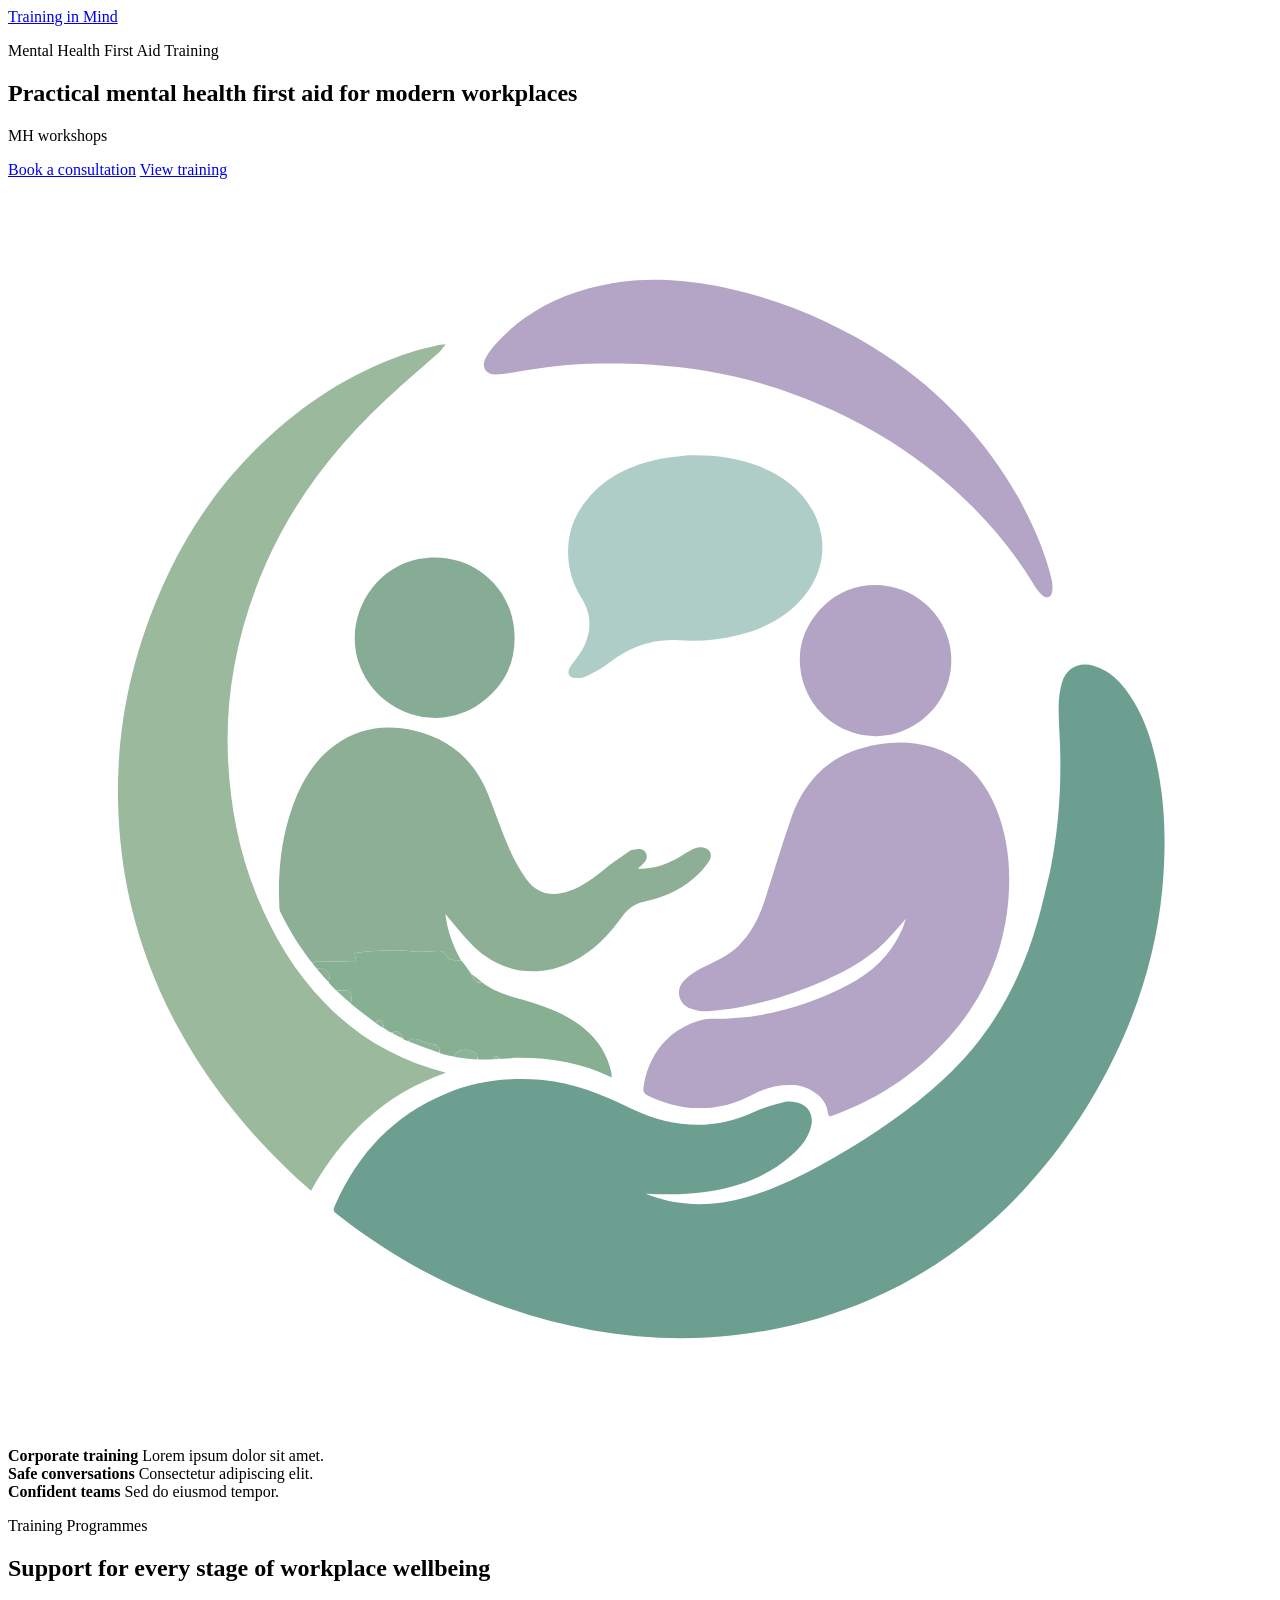
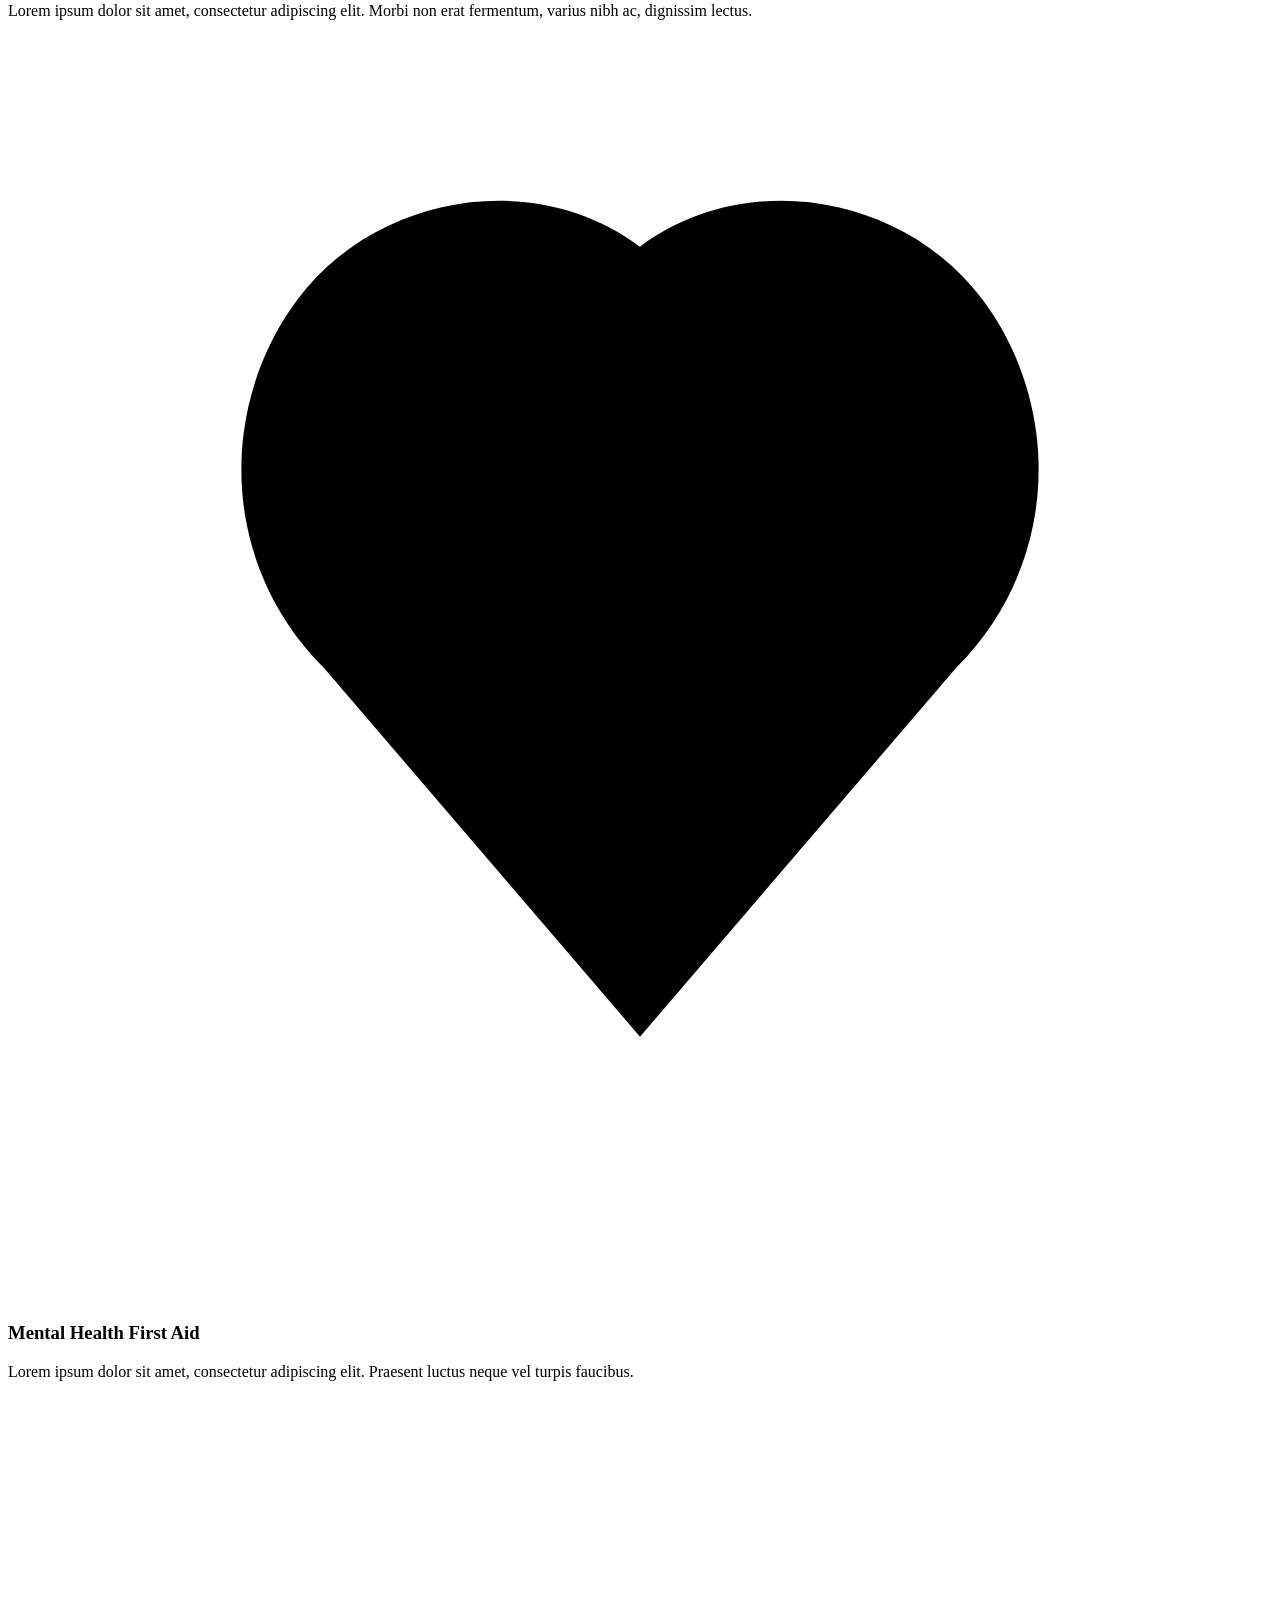
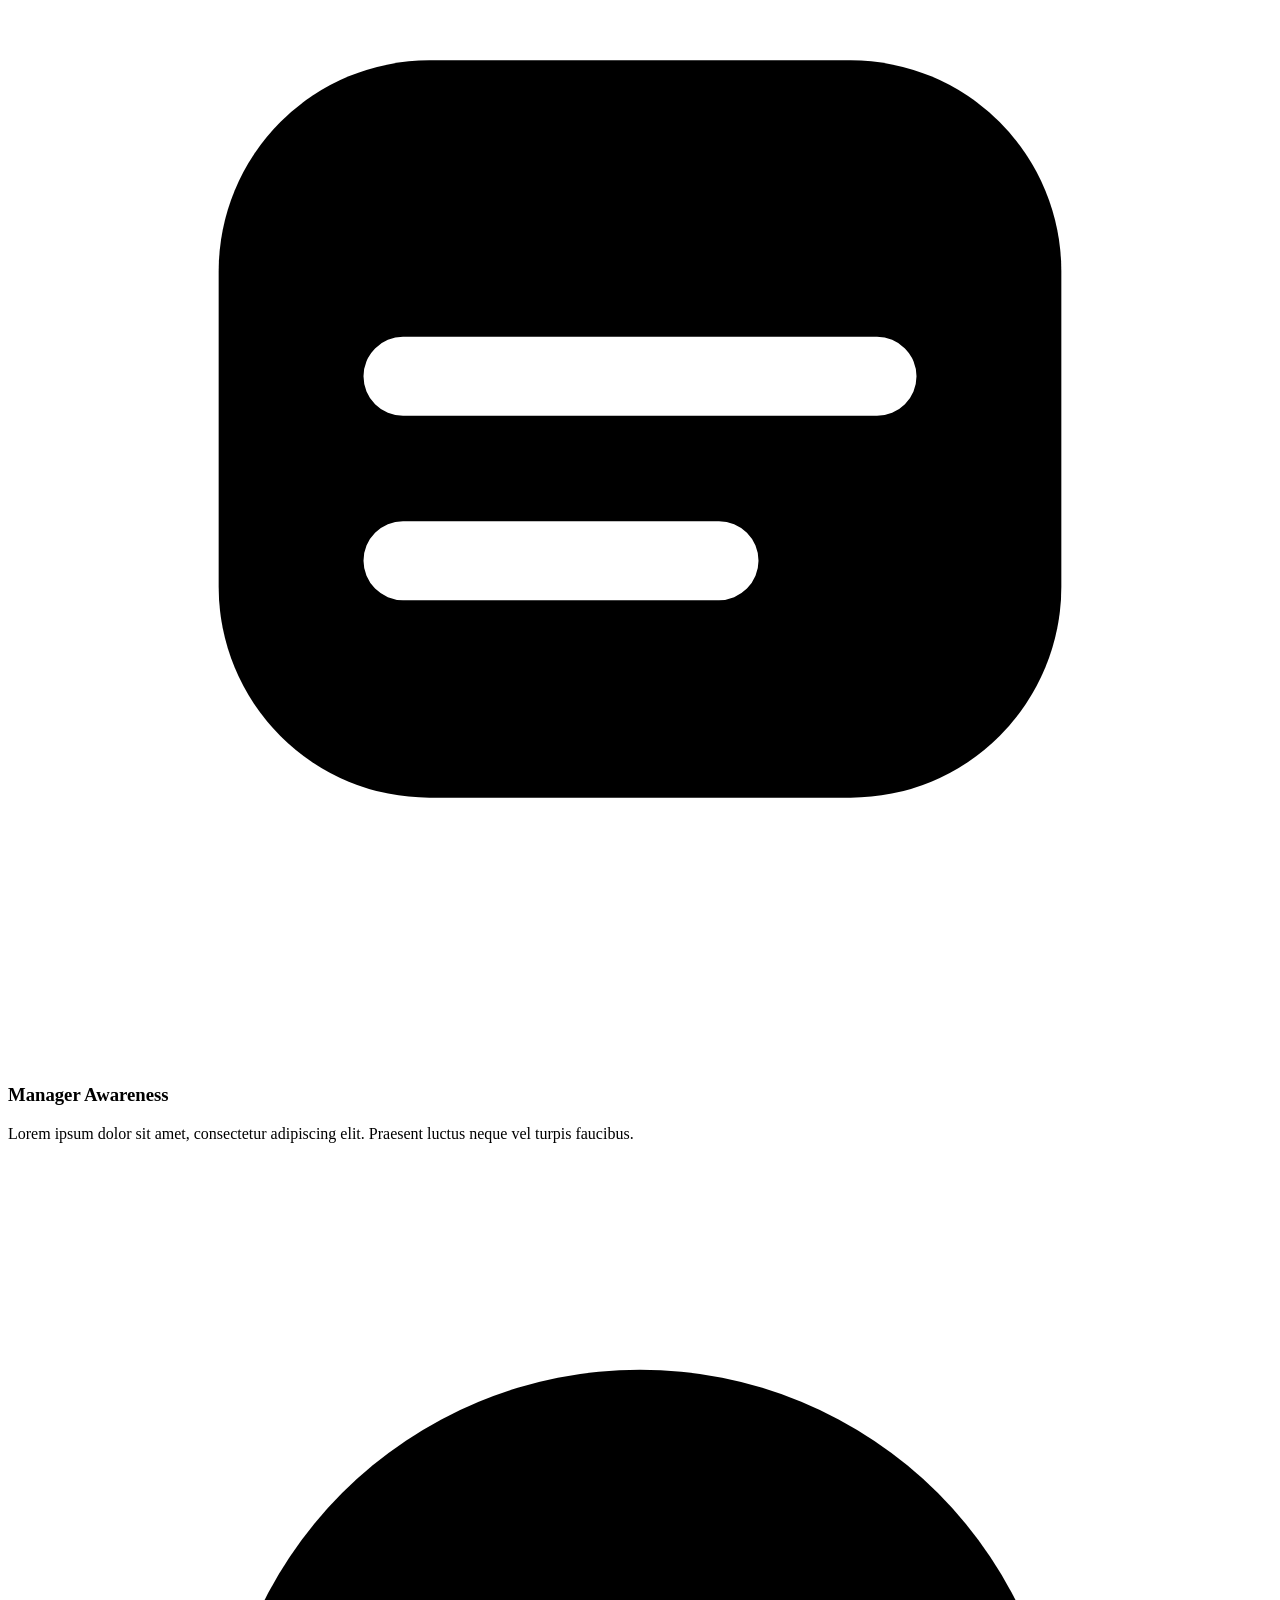
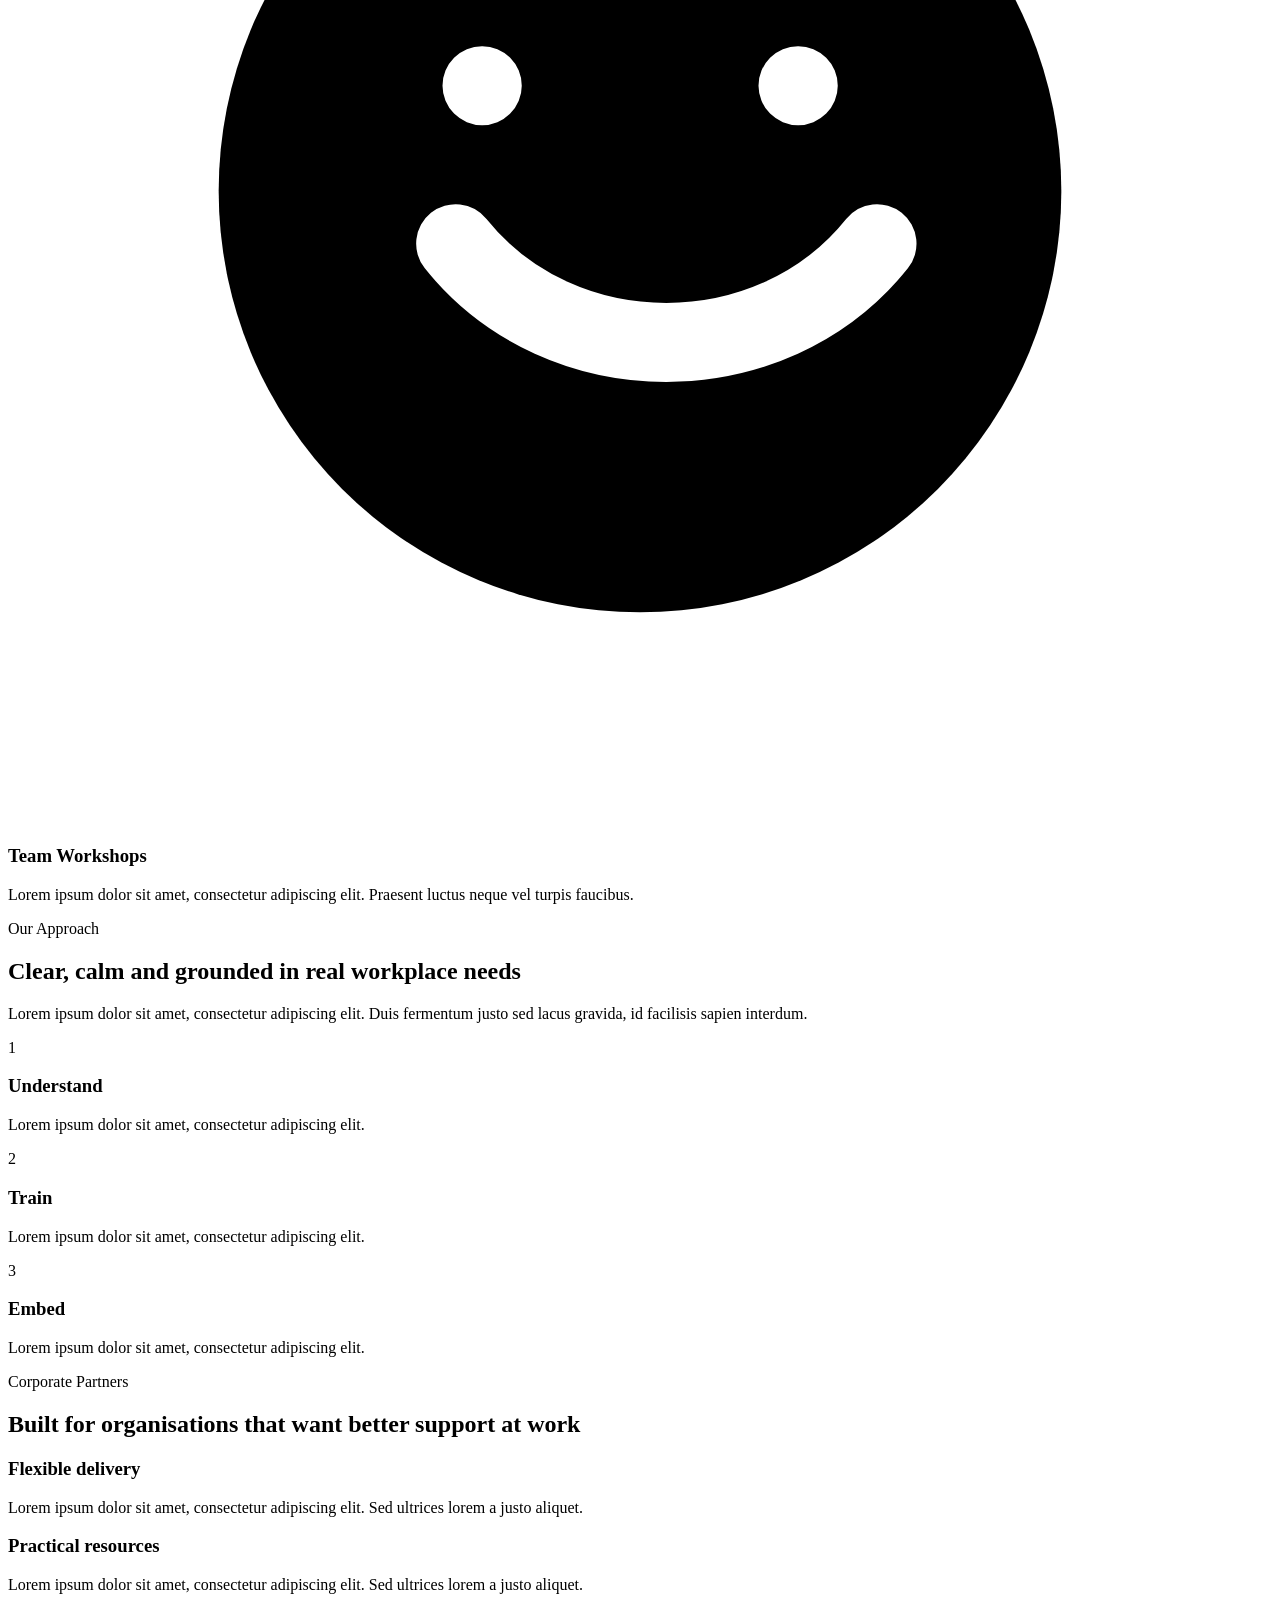
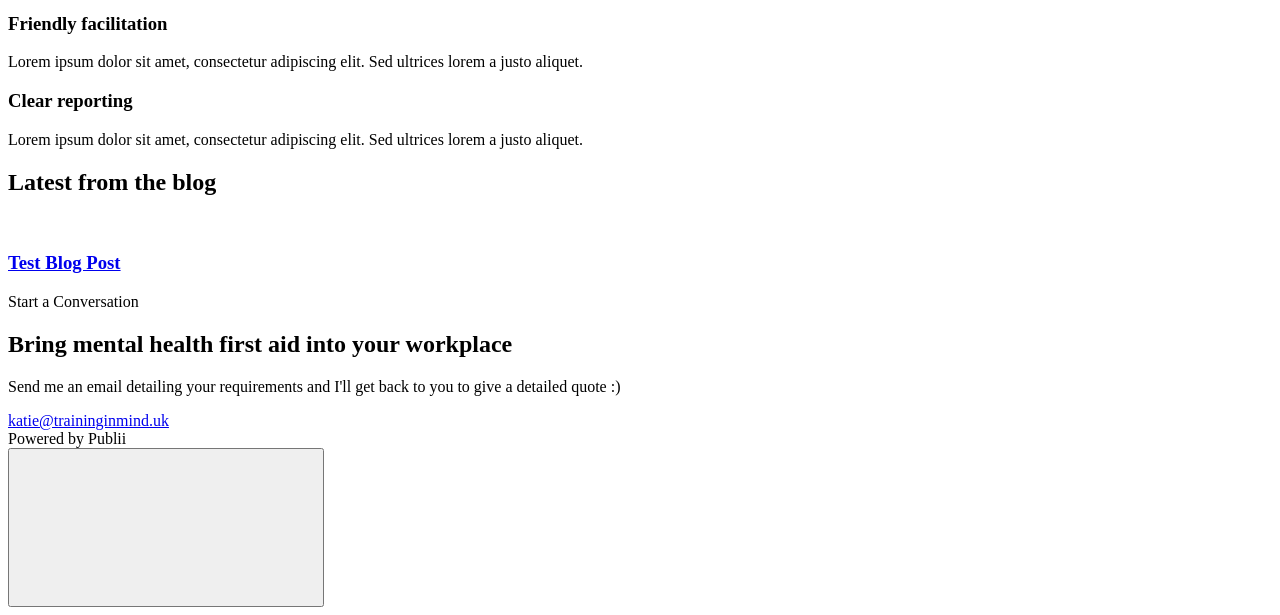
==== commit b5f013e0: "Updated from Publii" ====
--- a/index.html
+++ b/index.html
@@ -1,6 +1,6 @@
-<!DOCTYPE html><html lang="en-gb"><head><meta charset="utf-8"><meta http-equiv="X-UA-Compatible" content="IE=edge"><meta name="viewport" content="width=device-width,initial-scale=1"><title>Home - Training in Mind</title><meta name="description" content="katie@traininginmind.ukEditing this page Each section on this homepage (Hero, Business Strip, Training Programmes, Approach, Partners, Blog, Contact) is editable via&hellip;"><meta name="generator" content="Publii Open-Source CMS for Static Site"><link rel="canonical" href="https://traininginmind.uk/"><link rel="alternate" type="application/atom+xml" href="https://traininginmind.uk/feed.xml" title="Training in Mind - RSS"><link rel="alternate" type="application/json" href="https://traininginmind.uk/feed.json" title="Training in Mind - JSON"><meta property="og:title" content="Home"><meta property="og:site_name" content="Training in Mind"><meta property="og:description" content="katie@traininginmind.ukEditing this page Each section on this homepage (Hero, Business Strip, Training Programmes, Approach, Partners, Blog, Contact) is editable via&hellip;"><meta property="og:url" content="https://traininginmind.uk/"><meta property="og:type" content="article"><link rel="stylesheet" href="https://traininginmind.uk/assets/css/style.css?v=9763c2127e3ff107113b48061787f784"><link rel="stylesheet" href="https://traininginmind.uk/assets/css/tim.css?v=cb474683d55e1f5a2a6f21ed46b2adef"><script type="application/ld+json">{"@context":"http://schema.org","@type":"Article","mainEntityOfPage":{"@type":"WebPage","@id":"https://traininginmind.uk/"},"headline":"Home","datePublished":"2026-06-02T15:58+01:00","dateModified":"2026-06-06T11:34+01:00","description":"katie@traininginmind.ukEditing this page Each section on this homepage (Hero, Business Strip, Training Programmes, Approach, Partners, Blog, Contact) is editable via&hellip;","author":{"@type":"Person","name":"Katie Douthwaite","url":"https://traininginmind.uk/authors/katie-douthwaite/"},"publisher":{"@type":"Organization","name":"Katie Douthwaite"}}</script><noscript><style>img[loading] {
+<!DOCTYPE html><html lang="en-gb"><head><meta charset="utf-8"><meta http-equiv="X-UA-Compatible" content="IE=edge"><meta name="viewport" content="width=device-width,initial-scale=1"><title>Home - Training in Mind</title><meta name="description" content="katie@traininginmind.ukEditing this page Each section on this homepage (Hero, Business Strip, Training Programmes, Approach, Partners, Blog, Contact) is editable via&hellip;"><meta name="generator" content="Publii Open-Source CMS for Static Site"><link rel="canonical" href="https://traininginmind.uk/"><link rel="alternate" type="application/atom+xml" href="https://traininginmind.uk/feed.xml" title="Training in Mind - RSS"><link rel="alternate" type="application/json" href="https://traininginmind.uk/feed.json" title="Training in Mind - JSON"><meta property="og:title" content="Home"><meta property="og:site_name" content="Training in Mind"><meta property="og:description" content="katie@traininginmind.ukEditing this page Each section on this homepage (Hero, Business Strip, Training Programmes, Approach, Partners, Blog, Contact) is editable via&hellip;"><meta property="og:url" content="https://traininginmind.uk/"><meta property="og:type" content="article"><link rel="stylesheet" href="https://traininginmind.uk/assets/css/style.css?v=9763c2127e3ff107113b48061787f784"><link rel="stylesheet" href="https://traininginmind.uk/assets/css/tim.css?v=cb474683d55e1f5a2a6f21ed46b2adef"><script type="application/ld+json">{"@context":"http://schema.org","@type":"Article","mainEntityOfPage":{"@type":"WebPage","@id":"https://traininginmind.uk/"},"headline":"Home","datePublished":"2026-06-02T15:58+01:00","dateModified":"2026-06-06T12:11+01:00","description":"katie@traininginmind.ukEditing this page Each section on this homepage (Hero, Business Strip, Training Programmes, Approach, Partners, Blog, Contact) is editable via&hellip;","author":{"@type":"Person","name":"Katie Douthwaite","url":"https://traininginmind.uk/authors/katie-douthwaite/"},"publisher":{"@type":"Organization","name":"Katie Douthwaite"}}</script><noscript><style>img[loading] {
                     opacity: 1;
-                }</style></noscript></head><body class="page-template lines"><div class="container lines lines--right"><header class="header"><a href="https://traininginmind.uk/" class="logo">Training in Mind</a></header><main class="main tim-site"><section class="tim-hero" id="home"><div class="tim-hero__content"><p class="tim-eyebrow">Mental Health First Aid Training</p><h1>Practical mental health first aid for modern workplaces</h1><p>Lorem ipsum dolor sit amet, consectetur adipiscing elit. Integer vitae arcu facilisis, pretium augue vitae, porta risus.</p><div class="tim-actions" aria-label="Primary actions"><a class="tim-button tim-button--primary" href="#contact">Book a consultation</a> <a class="tim-button tim-button--secondary" href="#programmes">View training</a></div></div><div class="tim-hero__visual" aria-hidden="true"><svg viewBox="0 0 1254 1254" role="img" aria-label=""><path fill="#FEFEFE" opacity="1.000000" stroke="none" d="M459.772614,873.288757
+                }</style></noscript></head><body class="page-template lines"><div class="container lines lines--right"><header class="header"><a href="https://traininginmind.uk/" class="logo">Training in Mind</a></header><main class="main tim-site"><section class="tim-hero" id="home"><div class="tim-hero__content"><p class="tim-eyebrow">Mental Health First Aid Training</p><h1>Practical mental health first aid for modern workplaces</h1><p>MH workshops</p><div class="tim-actions" aria-label="Primary actions"><a class="tim-button tim-button--primary" href="#contact">Book a consultation</a> <a class="tim-button tim-button--secondary" href="#programmes">View training</a></div></div><div class="tim-hero__visual" aria-hidden="true"><svg viewBox="0 0 1254 1254" role="img" aria-label=""><path fill="#FEFEFE" opacity="1.000000" stroke="none" d="M459.772614,873.288757
 	C461.853424,873.452393 463.934265,873.616028 466.928986,873.927734
 	C471.968445,873.706909 477.007935,873.486084 482.870148,873.324585
 	C484.244141,873.240540 485.618164,873.156494 487.871613,873.124695
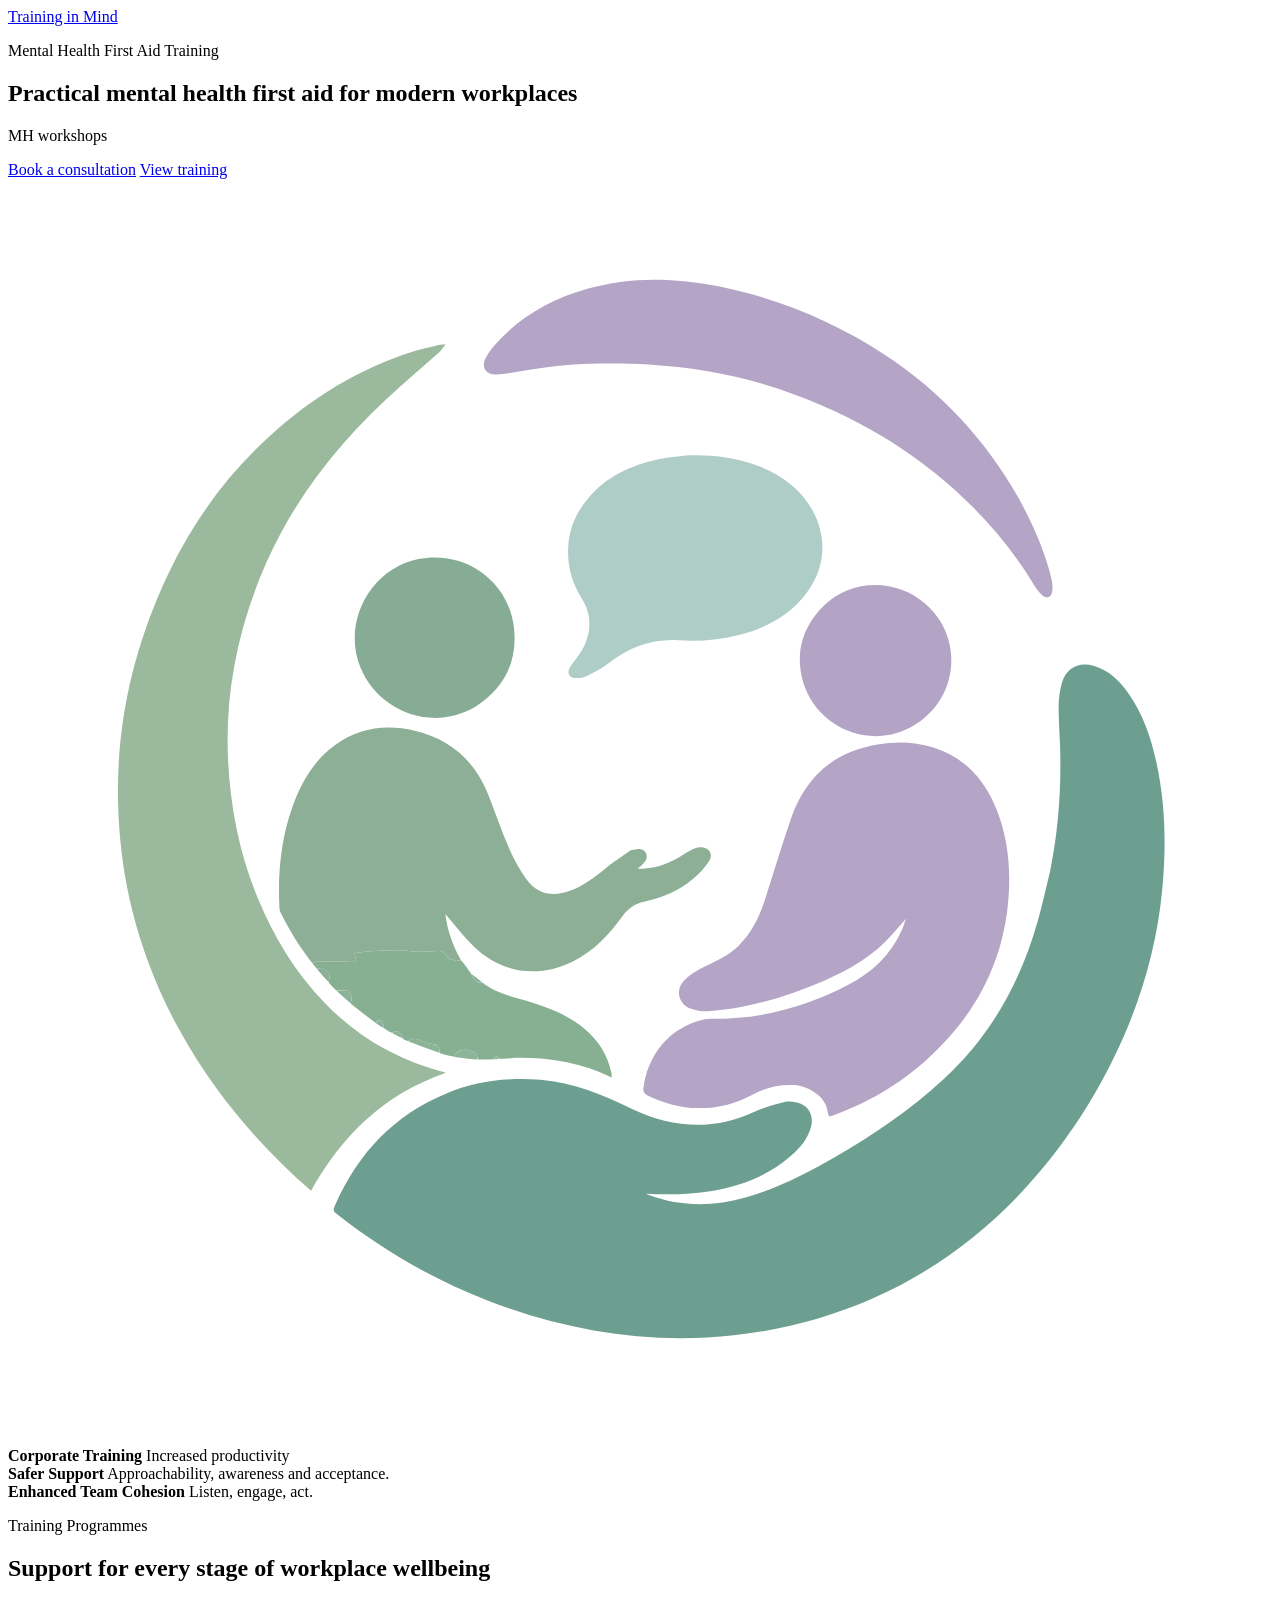
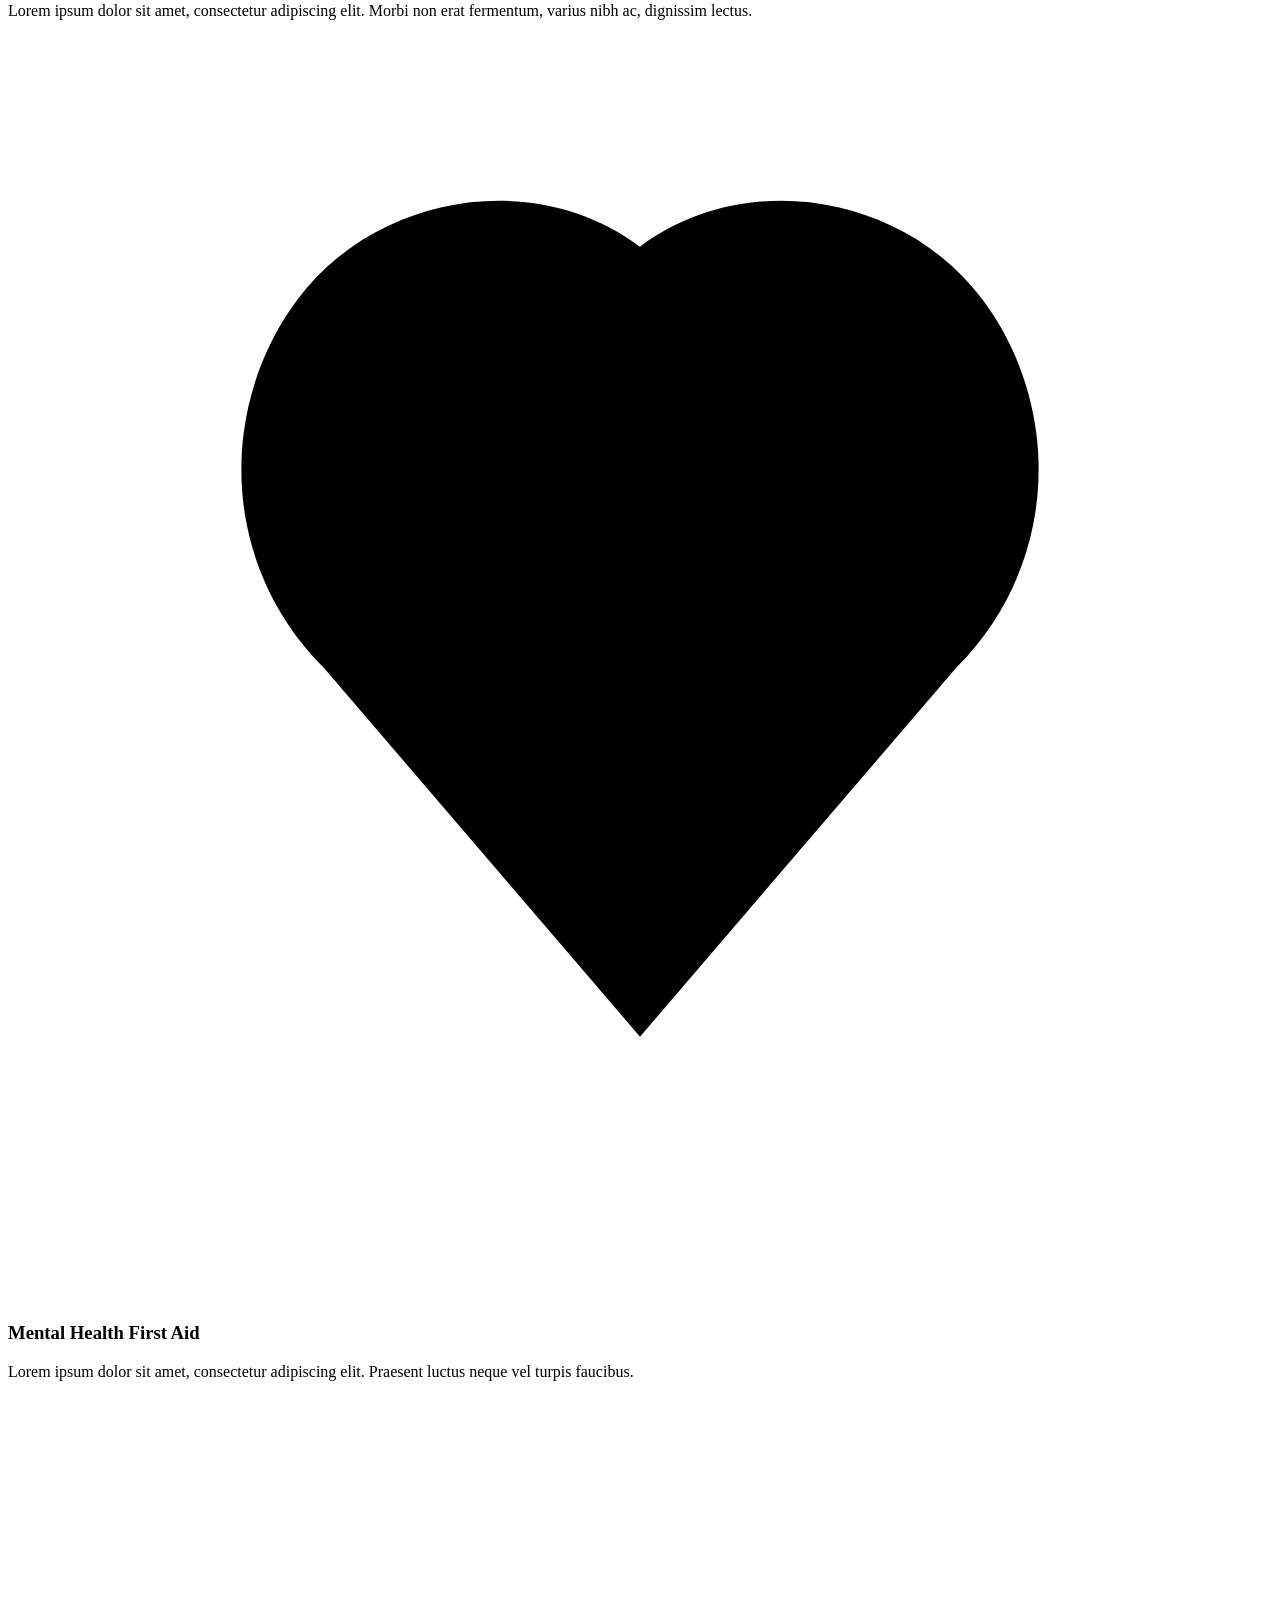
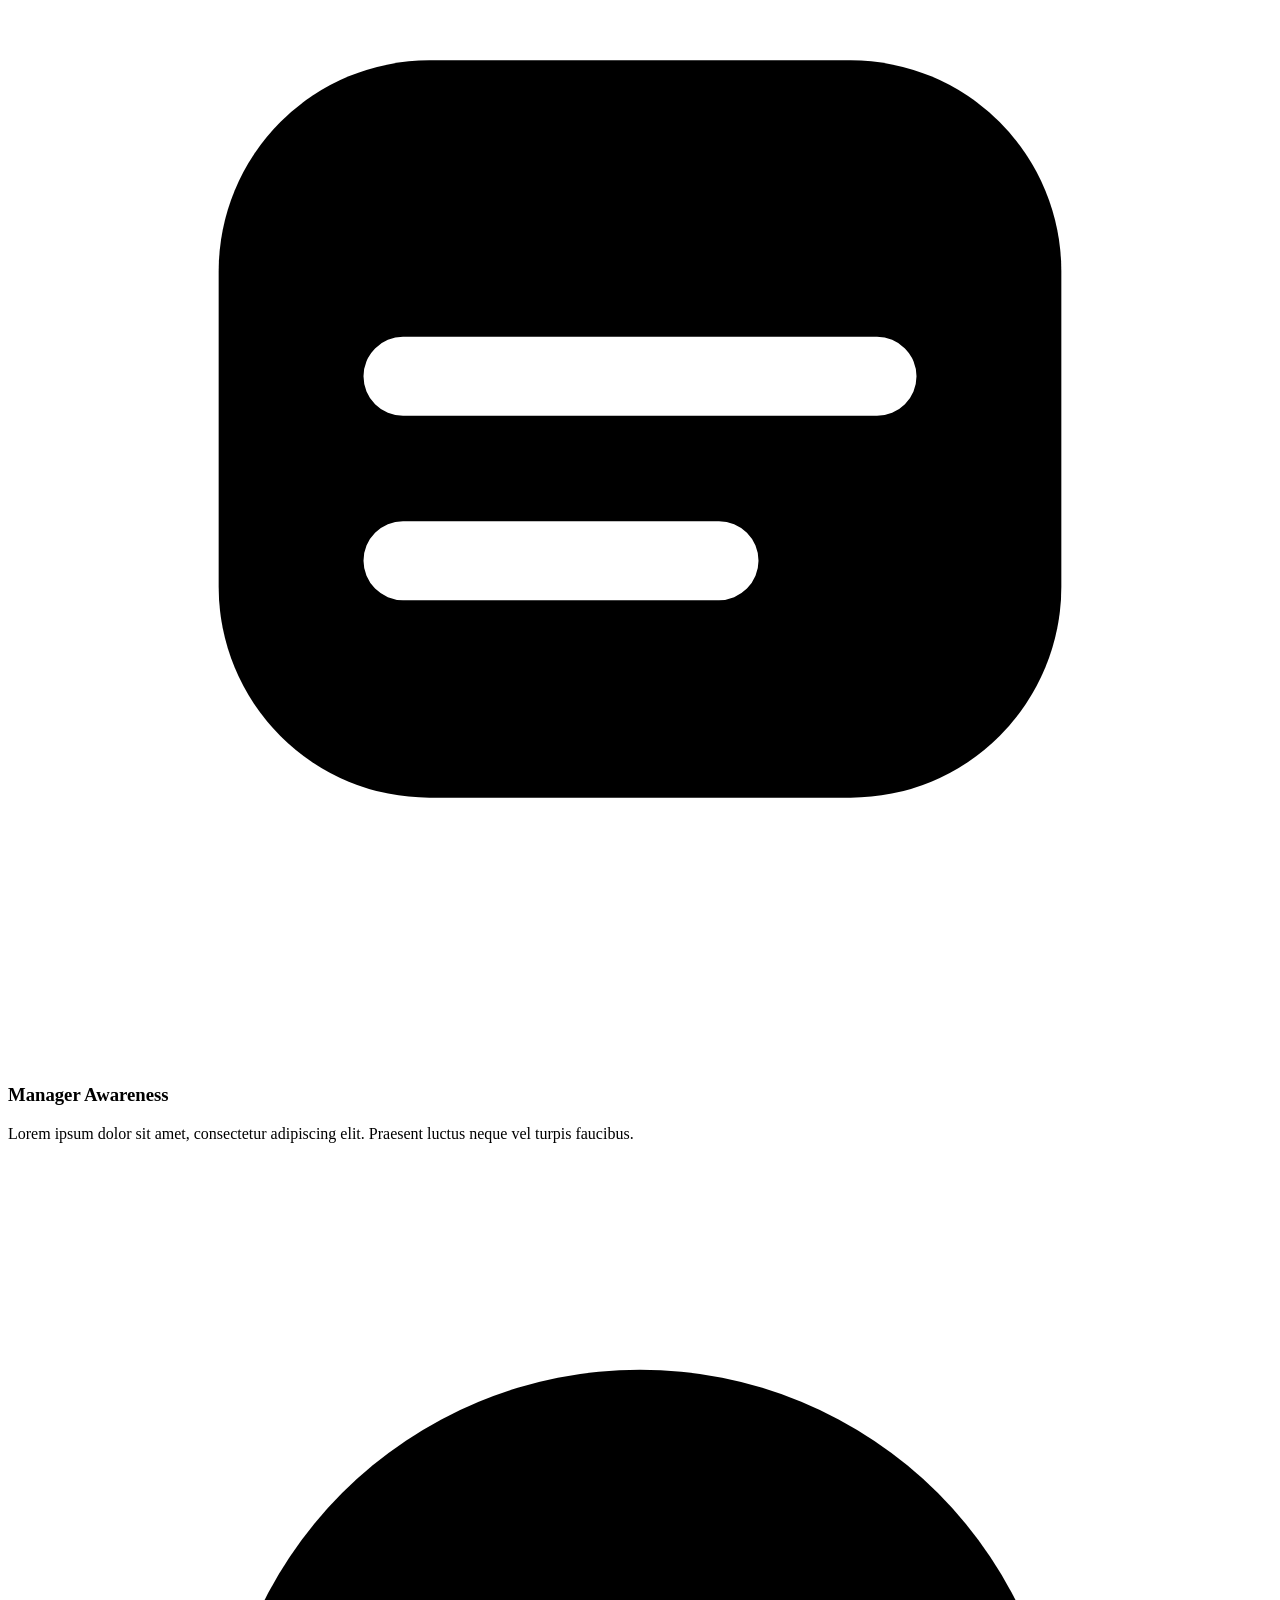
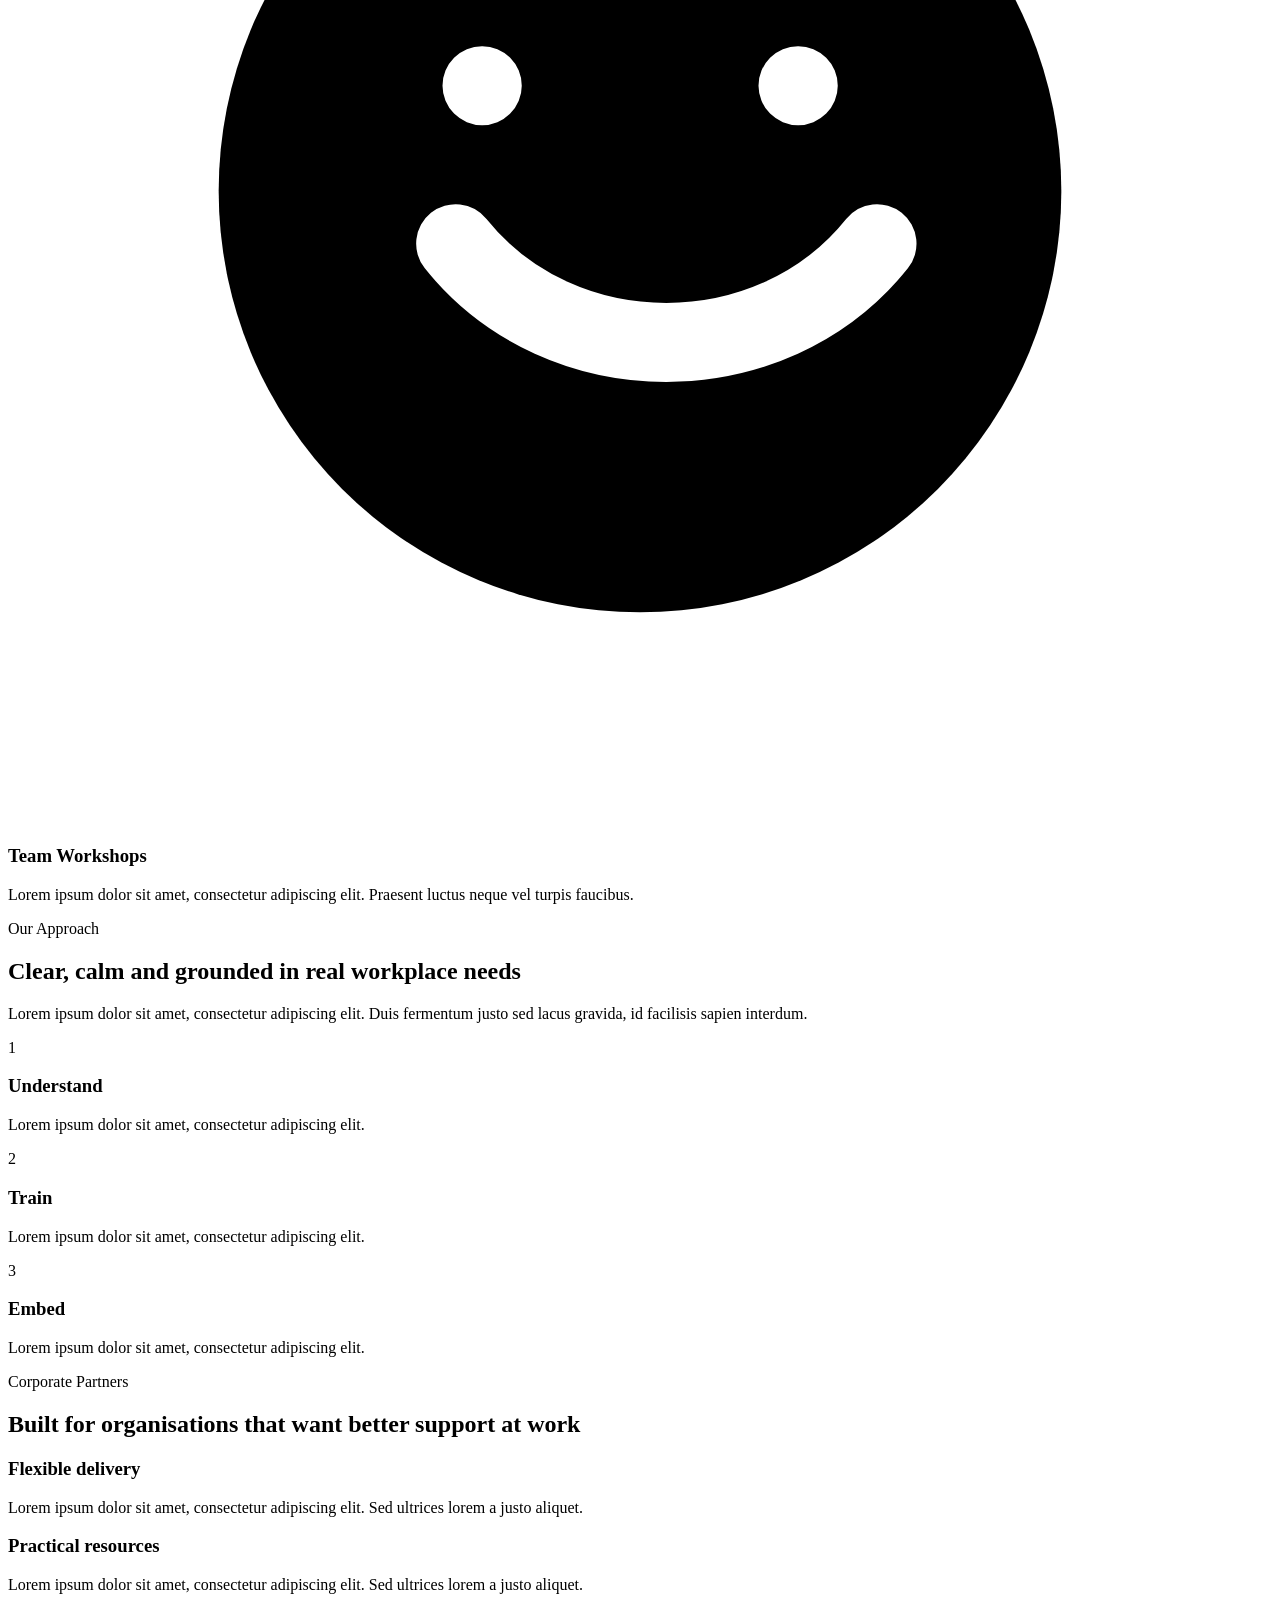
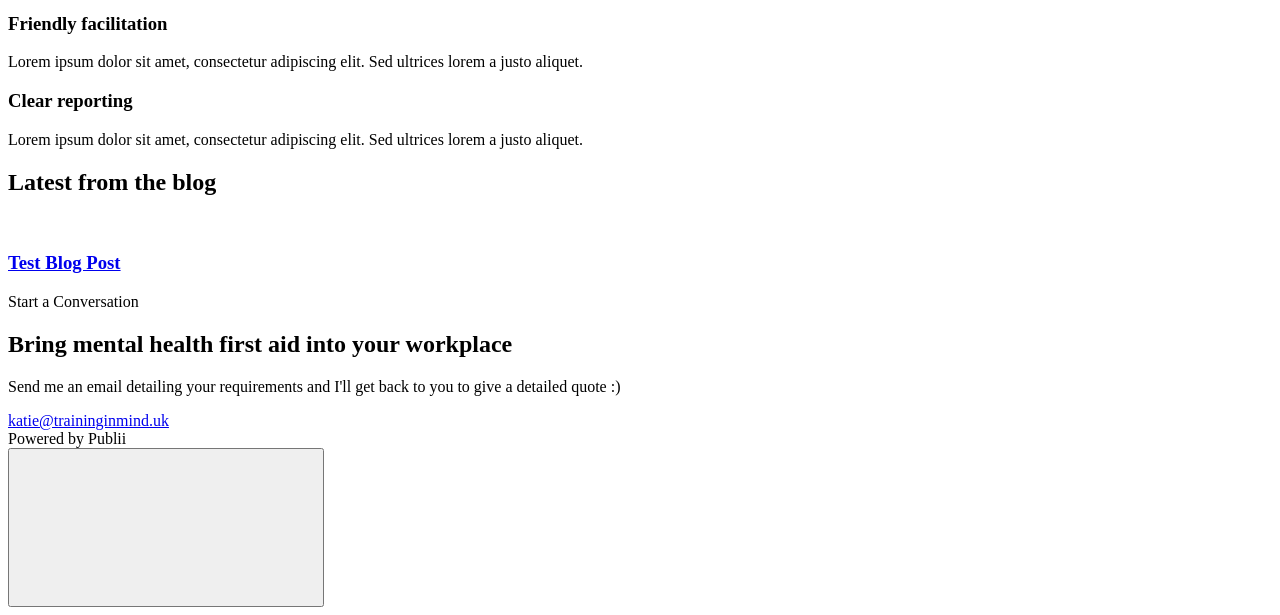
==== commit a7a8bc62: "Updated from Publii" ====
--- a/index.html
+++ b/index.html
@@ -1,4 +1,4 @@
-<!DOCTYPE html><html lang="en-gb"><head><meta charset="utf-8"><meta http-equiv="X-UA-Compatible" content="IE=edge"><meta name="viewport" content="width=device-width,initial-scale=1"><title>Home - Training in Mind</title><meta name="description" content="katie@traininginmind.ukEditing this page Each section on this homepage (Hero, Business Strip, Training Programmes, Approach, Partners, Blog, Contact) is editable via&hellip;"><meta name="generator" content="Publii Open-Source CMS for Static Site"><link rel="canonical" href="https://traininginmind.uk/"><link rel="alternate" type="application/atom+xml" href="https://traininginmind.uk/feed.xml" title="Training in Mind - RSS"><link rel="alternate" type="application/json" href="https://traininginmind.uk/feed.json" title="Training in Mind - JSON"><meta property="og:title" content="Home"><meta property="og:site_name" content="Training in Mind"><meta property="og:description" content="katie@traininginmind.ukEditing this page Each section on this homepage (Hero, Business Strip, Training Programmes, Approach, Partners, Blog, Contact) is editable via&hellip;"><meta property="og:url" content="https://traininginmind.uk/"><meta property="og:type" content="article"><link rel="stylesheet" href="https://traininginmind.uk/assets/css/style.css?v=9763c2127e3ff107113b48061787f784"><link rel="stylesheet" href="https://traininginmind.uk/assets/css/tim.css?v=cb474683d55e1f5a2a6f21ed46b2adef"><script type="application/ld+json">{"@context":"http://schema.org","@type":"Article","mainEntityOfPage":{"@type":"WebPage","@id":"https://traininginmind.uk/"},"headline":"Home","datePublished":"2026-06-02T15:58+01:00","dateModified":"2026-06-06T12:11+01:00","description":"katie@traininginmind.ukEditing this page Each section on this homepage (Hero, Business Strip, Training Programmes, Approach, Partners, Blog, Contact) is editable via&hellip;","author":{"@type":"Person","name":"Katie Douthwaite","url":"https://traininginmind.uk/authors/katie-douthwaite/"},"publisher":{"@type":"Organization","name":"Katie Douthwaite"}}</script><noscript><style>img[loading] {
+<!DOCTYPE html><html lang="en-gb"><head><meta charset="utf-8"><meta http-equiv="X-UA-Compatible" content="IE=edge"><meta name="viewport" content="width=device-width,initial-scale=1"><title>Home - Training in Mind</title><meta name="description" content="katie@traininginmind.ukEditing this page Each section on this homepage (Hero, Business Strip, Training Programmes, Approach, Partners, Blog, Contact) is editable via&hellip;"><meta name="generator" content="Publii Open-Source CMS for Static Site"><link rel="canonical" href="https://traininginmind.uk/"><link rel="alternate" type="application/atom+xml" href="https://traininginmind.uk/feed.xml" title="Training in Mind - RSS"><link rel="alternate" type="application/json" href="https://traininginmind.uk/feed.json" title="Training in Mind - JSON"><meta property="og:title" content="Home"><meta property="og:site_name" content="Training in Mind"><meta property="og:description" content="katie@traininginmind.ukEditing this page Each section on this homepage (Hero, Business Strip, Training Programmes, Approach, Partners, Blog, Contact) is editable via&hellip;"><meta property="og:url" content="https://traininginmind.uk/"><meta property="og:type" content="article"><link rel="stylesheet" href="https://traininginmind.uk/assets/css/style.css?v=9763c2127e3ff107113b48061787f784"><link rel="stylesheet" href="https://traininginmind.uk/assets/css/tim.css?v=cb474683d55e1f5a2a6f21ed46b2adef"><script type="application/ld+json">{"@context":"http://schema.org","@type":"Article","mainEntityOfPage":{"@type":"WebPage","@id":"https://traininginmind.uk/"},"headline":"Home","datePublished":"2026-06-02T15:58+01:00","dateModified":"2026-06-14T19:28+01:00","description":"katie@traininginmind.ukEditing this page Each section on this homepage (Hero, Business Strip, Training Programmes, Approach, Partners, Blog, Contact) is editable via&hellip;","author":{"@type":"Person","name":"Katie Douthwaite","url":"https://traininginmind.uk/authors/katie-douthwaite/"},"publisher":{"@type":"Organization","name":"Katie Douthwaite"}}</script><noscript><style>img[loading] {
                     opacity: 1;
                 }</style></noscript></head><body class="page-template lines"><div class="container lines lines--right"><header class="header"><a href="https://traininginmind.uk/" class="logo">Training in Mind</a></header><main class="main tim-site"><section class="tim-hero" id="home"><div class="tim-hero__content"><p class="tim-eyebrow">Mental Health First Aid Training</p><h1>Practical mental health first aid for modern workplaces</h1><p>MH workshops</p><div class="tim-actions" aria-label="Primary actions"><a class="tim-button tim-button--primary" href="#contact">Book a consultation</a> <a class="tim-button tim-button--secondary" href="#programmes">View training</a></div></div><div class="tim-hero__visual" aria-hidden="true"><svg viewBox="0 0 1254 1254" role="img" aria-label=""><path fill="#FEFEFE" opacity="1.000000" stroke="none" d="M459.772614,873.288757
 	C461.853424,873.452393 463.934265,873.616028 466.928986,873.927734
@@ -471,7 +471,7 @@
 M433.481628,726.480347
 	C433.548157,726.427979 433.539948,726.639648 433.539948,726.639648
 	C433.539948,726.639648 433.415131,726.532654 433.481628,726.480347
-z"/></svg></div></section><section class="tim-strip" aria-label="Business outcomes"><div><strong>Corporate training</strong> <span>Lorem ipsum dolor sit amet.</span></div><div><strong>Safe conversations</strong> <span>Consectetur adipiscing elit.</span></div><div><strong>Confident teams</strong> <span>Sed do eiusmod tempor.</span></div></section><section class="tim-section" id="programmes"><div class="tim-section__header"><p class="tim-eyebrow">Training Programmes</p><h2>Support for every stage of workplace wellbeing</h2><p>Lorem ipsum dolor sit amet, consectetur adipiscing elit. Morbi non erat fermentum, varius nibh ac, dignissim lectus.</p></div><div class="tim-card-grid"><article class="tim-card"><div class="tim-icon" aria-hidden="true"><svg viewBox="0 0 48 48"><path d="M24 8c-4-3-10-2-13 2s-3 10 1 14l12 14 12-14c4-4 4-10 1-14s-9-5-13-2z" fill="currentColor"/></svg></div><h3>Mental Health First Aid</h3><p>Lorem ipsum dolor sit amet, consectetur adipiscing elit. Praesent luctus neque vel turpis faucibus.</p></article><article class="tim-card"><div class="tim-icon tim-icon--blue" aria-hidden="true"><svg viewBox="0 0 48 48"><rect x="8" y="10" width="32" height="28" rx="8" fill="currentColor"/><path d="M15 22h18M15 29h12" stroke="#ffffff" stroke-width="3" stroke-linecap="round"/></svg></div><h3>Manager Awareness</h3><p>Lorem ipsum dolor sit amet, consectetur adipiscing elit. Praesent luctus neque vel turpis faucibus.</p></article><article class="tim-card"><div class="tim-icon tim-icon--rose" aria-hidden="true"><svg viewBox="0 0 48 48"><circle cx="24" cy="24" r="16" fill="currentColor"/><path d="M17 26c4 5 12 5 16 0M18 20h.01M30 20h.01" stroke="#ffffff" stroke-width="3" stroke-linecap="round"/></svg></div><h3>Team Workshops</h3><p>Lorem ipsum dolor sit amet, consectetur adipiscing elit. Praesent luctus neque vel turpis faucibus.</p></article></div></section><section class="tim-section tim-section--soft" id="approach"><div class="tim-split"><div><p class="tim-eyebrow">Our Approach</p><h2>Clear, calm and grounded in real workplace needs</h2><p>Lorem ipsum dolor sit amet, consectetur adipiscing elit. Duis fermentum justo sed lacus gravida, id facilisis sapien interdum.</p></div><div class="tim-steps"><div class="tim-step"><span>1</span><div><h3>Understand</h3><p>Lorem ipsum dolor sit amet, consectetur adipiscing elit.</p></div></div><div class="tim-step"><span>2</span><div><h3>Train</h3><p>Lorem ipsum dolor sit amet, consectetur adipiscing elit.</p></div></div><div class="tim-step"><span>3</span><div><h3>Embed</h3><p>Lorem ipsum dolor sit amet, consectetur adipiscing elit.</p></div></div></div></div></section><section class="tim-section" id="partners"><div class="tim-section__header"><p class="tim-eyebrow">Corporate Partners</p><h2>Built for organisations that want better support at work</h2></div><div class="tim-feature-grid"><div class="tim-feature"><h3>Flexible delivery</h3><p>Lorem ipsum dolor sit amet, consectetur adipiscing elit. Sed ultrices lorem a justo aliquet.</p></div><div class="tim-feature"><h3>Practical resources</h3><p>Lorem ipsum dolor sit amet, consectetur adipiscing elit. Sed ultrices lorem a justo aliquet.</p></div><div class="tim-feature"><h3>Friendly facilitation</h3><p>Lorem ipsum dolor sit amet, consectetur adipiscing elit. Sed ultrices lorem a justo aliquet.</p></div><div class="tim-feature"><h3>Clear reporting</h3><p>Lorem ipsum dolor sit amet, consectetur adipiscing elit. Sed ultrices lorem a justo aliquet.</p></div></div></section><section class="tim-section" id="blog"><div class="tim-section__header"><h2>Latest from the blog</h2></div><div class="tim-card-grid"><article class="tim-card"><div class="tim-card__img"><img src="https://traininginmind.uk/media/posts/2/mental-health-care-sketch-diagram_53876-123900.avif" alt="" loading="lazy"></div><h3><a href="https://traininginmind.uk/test-blog-post.html">Test Blog Post</a></h3></article></div></section><section class="tim-contact" id="contact"><div><p class="tim-eyebrow">Start a Conversation</p><h2>Bring mental health first aid into your workplace</h2><p>Send me an email detailing your requirements and I&#x27;ll get back to you to give a detailed quote :)</p></div><a class="tim-button tim-button--primary" href="mailto:katie@traininginmind.uk">katie@traininginmind.uk</a></section></main><footer class="footer"><div class="footer__left"><div class="footer__copy">Powered by Publii</div></div><button onclick="backToTopFunction()" id="backToTop" class="footer__bttop" aria-label="Back to top" title="Back to top"><svg><use xlink:href="https://traininginmind.uk/assets/svg/svg-map.svg#toparrow"/></svg></button></footer></div><script>window.publiiThemeMenuConfig = { mobileMenuMode: 'sidebar', animationSpeed: 300, submenuWidth: 'auto', doubleClickTime: 500, mobileMenuExpandableSubmenus: true, relatedContainerForOverlayMenuSelector: '.navbar', };</script><script defer="defer" src="https://traininginmind.uk/assets/js/scripts.min.js?v=628f9b14187b480516b6c7f8be1e7585"></script><script>function publiiDetectLoadedImages () {
+z"/></svg></div></section><section class="tim-strip" aria-label="Business outcomes"><div><strong>Corporate Training</strong> <span>Increased productivity</span></div><div><strong>Safer Support</strong> <span>Approachability, awareness and acceptance.</span></div><div><strong>Enhanced Team Cohesion</strong> <span>Listen, engage, act.</span></div></section><section class="tim-section" id="programmes"><div class="tim-section__header"><p class="tim-eyebrow">Training Programmes</p><h2>Support for every stage of workplace wellbeing</h2><p>Lorem ipsum dolor sit amet, consectetur adipiscing elit. Morbi non erat fermentum, varius nibh ac, dignissim lectus.</p></div><div class="tim-card-grid"><article class="tim-card"><div class="tim-icon" aria-hidden="true"><svg viewBox="0 0 48 48"><path d="M24 8c-4-3-10-2-13 2s-3 10 1 14l12 14 12-14c4-4 4-10 1-14s-9-5-13-2z" fill="currentColor"/></svg></div><h3>Mental Health First Aid</h3><p>Lorem ipsum dolor sit amet, consectetur adipiscing elit. Praesent luctus neque vel turpis faucibus.</p></article><article class="tim-card"><div class="tim-icon tim-icon--blue" aria-hidden="true"><svg viewBox="0 0 48 48"><rect x="8" y="10" width="32" height="28" rx="8" fill="currentColor"/><path d="M15 22h18M15 29h12" stroke="#ffffff" stroke-width="3" stroke-linecap="round"/></svg></div><h3>Manager Awareness</h3><p>Lorem ipsum dolor sit amet, consectetur adipiscing elit. Praesent luctus neque vel turpis faucibus.</p></article><article class="tim-card"><div class="tim-icon tim-icon--rose" aria-hidden="true"><svg viewBox="0 0 48 48"><circle cx="24" cy="24" r="16" fill="currentColor"/><path d="M17 26c4 5 12 5 16 0M18 20h.01M30 20h.01" stroke="#ffffff" stroke-width="3" stroke-linecap="round"/></svg></div><h3>Team Workshops</h3><p>Lorem ipsum dolor sit amet, consectetur adipiscing elit. Praesent luctus neque vel turpis faucibus.</p></article></div></section><section class="tim-section tim-section--soft" id="approach"><div class="tim-split"><div><p class="tim-eyebrow">Our Approach</p><h2>Clear, calm and grounded in real workplace needs</h2><p>Lorem ipsum dolor sit amet, consectetur adipiscing elit. Duis fermentum justo sed lacus gravida, id facilisis sapien interdum.</p></div><div class="tim-steps"><div class="tim-step"><span>1</span><div><h3>Understand</h3><p>Lorem ipsum dolor sit amet, consectetur adipiscing elit.</p></div></div><div class="tim-step"><span>2</span><div><h3>Train</h3><p>Lorem ipsum dolor sit amet, consectetur adipiscing elit.</p></div></div><div class="tim-step"><span>3</span><div><h3>Embed</h3><p>Lorem ipsum dolor sit amet, consectetur adipiscing elit.</p></div></div></div></div></section><section class="tim-section" id="partners"><div class="tim-section__header"><p class="tim-eyebrow">Corporate Partners</p><h2>Built for organisations that want better support at work</h2></div><div class="tim-feature-grid"><div class="tim-feature"><h3>Flexible delivery</h3><p>Lorem ipsum dolor sit amet, consectetur adipiscing elit. Sed ultrices lorem a justo aliquet.</p></div><div class="tim-feature"><h3>Practical resources</h3><p>Lorem ipsum dolor sit amet, consectetur adipiscing elit. Sed ultrices lorem a justo aliquet.</p></div><div class="tim-feature"><h3>Friendly facilitation</h3><p>Lorem ipsum dolor sit amet, consectetur adipiscing elit. Sed ultrices lorem a justo aliquet.</p></div><div class="tim-feature"><h3>Clear reporting</h3><p>Lorem ipsum dolor sit amet, consectetur adipiscing elit. Sed ultrices lorem a justo aliquet.</p></div></div></section><section class="tim-section" id="blog"><div class="tim-section__header"><h2>Latest from the blog</h2></div><div class="tim-card-grid"><article class="tim-card"><div class="tim-card__img"><img src="https://traininginmind.uk/media/posts/2/mental-health-care-sketch-diagram_53876-123900.avif" alt="" loading="lazy"></div><h3><a href="https://traininginmind.uk/test-blog-post.html">Test Blog Post</a></h3></article></div></section><section class="tim-contact" id="contact"><div><p class="tim-eyebrow">Start a Conversation</p><h2>Bring mental health first aid into your workplace</h2><p>Send me an email detailing your requirements and I&#x27;ll get back to you to give a detailed quote :)</p></div><a class="tim-button tim-button--primary" href="mailto:katie@traininginmind.uk">katie@traininginmind.uk</a></section></main><footer class="footer"><div class="footer__left"><div class="footer__copy">Powered by Publii</div></div><button onclick="backToTopFunction()" id="backToTop" class="footer__bttop" aria-label="Back to top" title="Back to top"><svg><use xlink:href="https://traininginmind.uk/assets/svg/svg-map.svg#toparrow"/></svg></button></footer></div><script>window.publiiThemeMenuConfig = { mobileMenuMode: 'sidebar', animationSpeed: 300, submenuWidth: 'auto', doubleClickTime: 500, mobileMenuExpandableSubmenus: true, relatedContainerForOverlayMenuSelector: '.navbar', };</script><script defer="defer" src="https://traininginmind.uk/assets/js/scripts.min.js?v=628f9b14187b480516b6c7f8be1e7585"></script><script>function publiiDetectLoadedImages () {
          var images = document.querySelectorAll('img[loading]:not(.is-loaded)');
          for (var i = 0; i < images.length; i++) {
             if (images[i].complete) {
